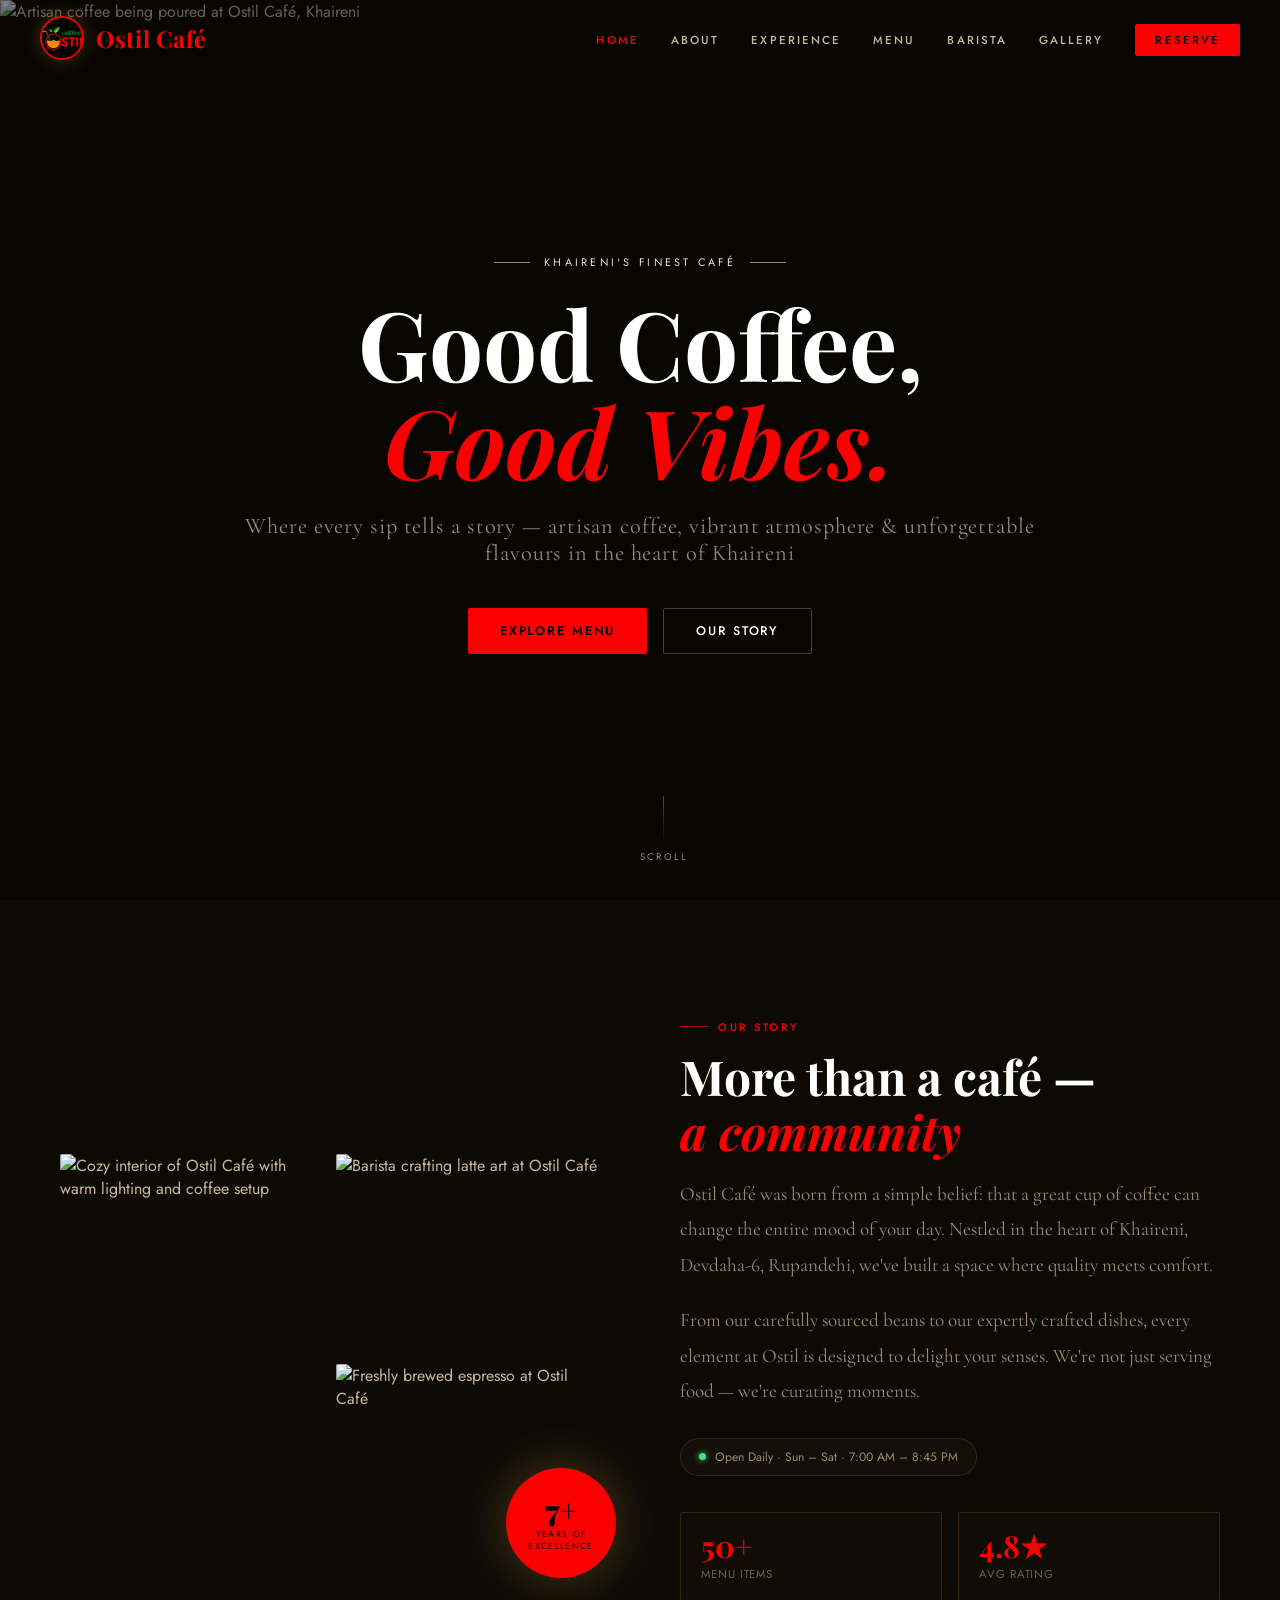
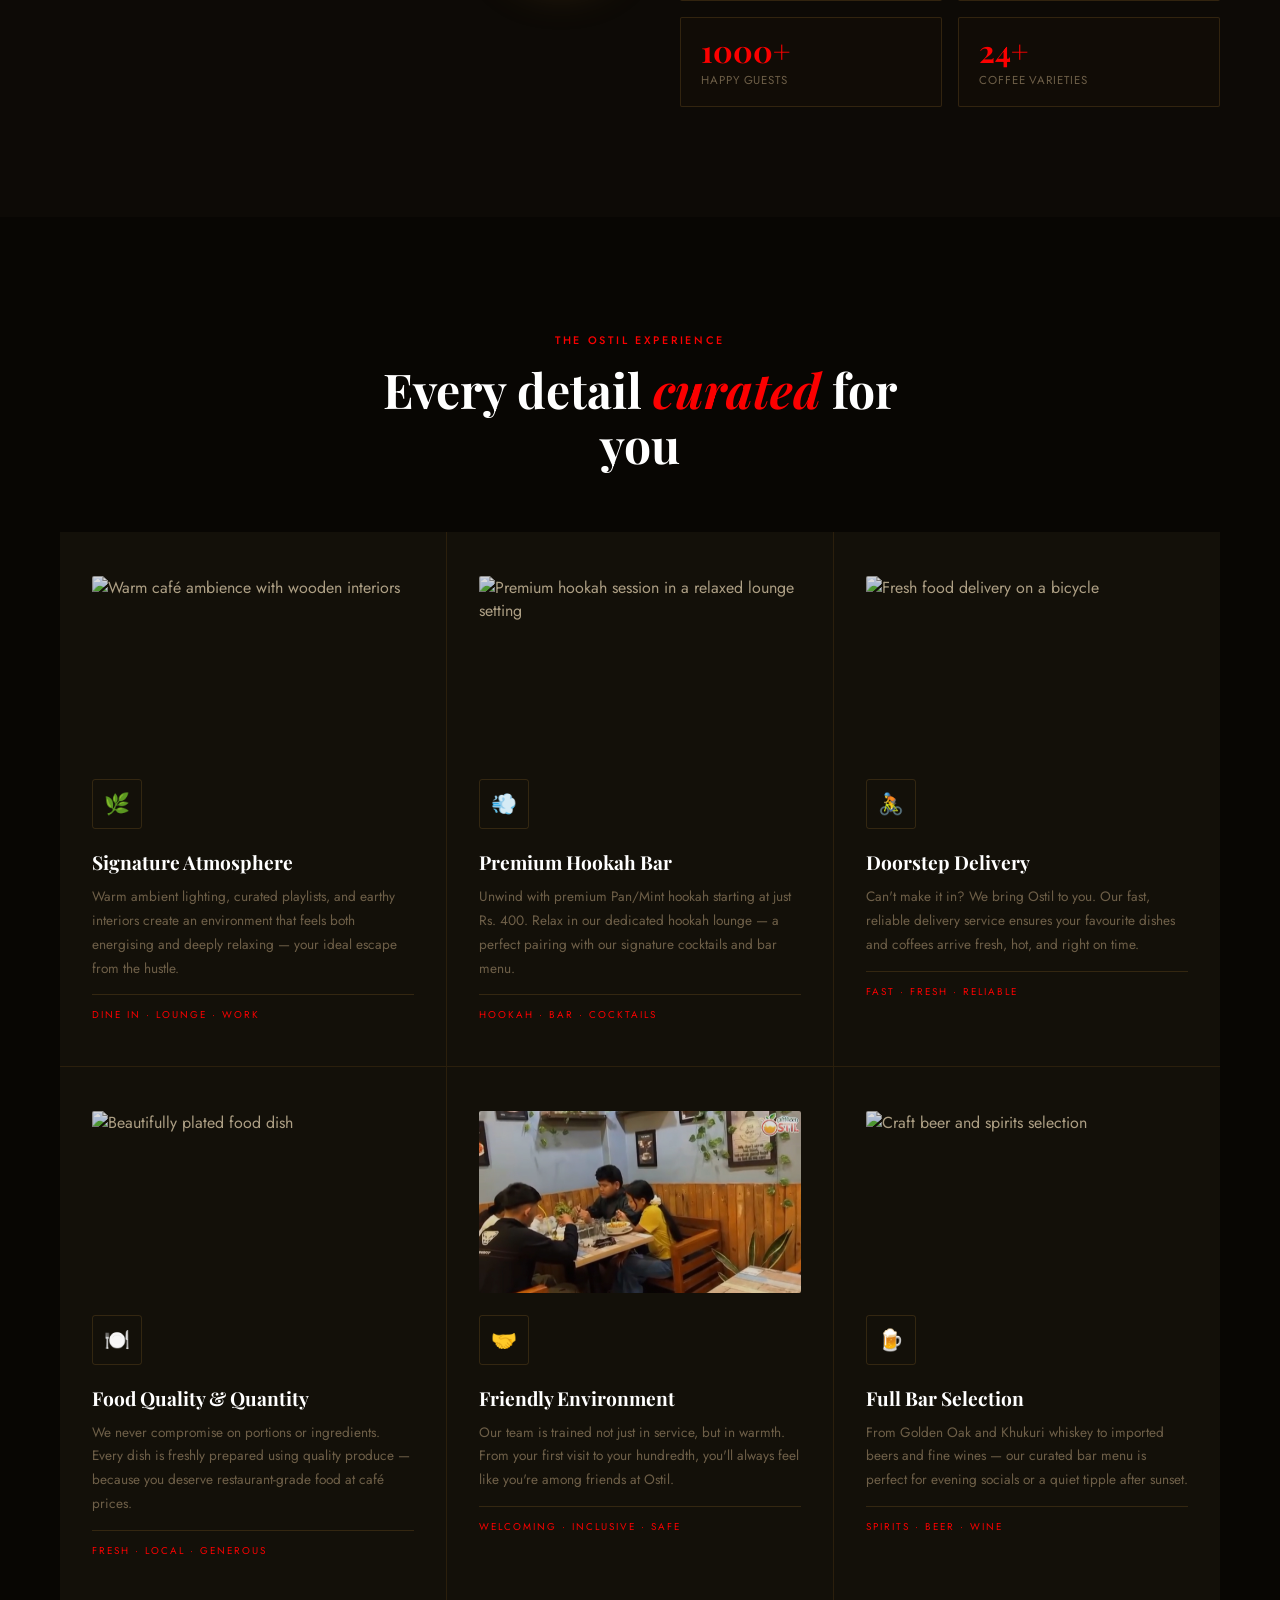
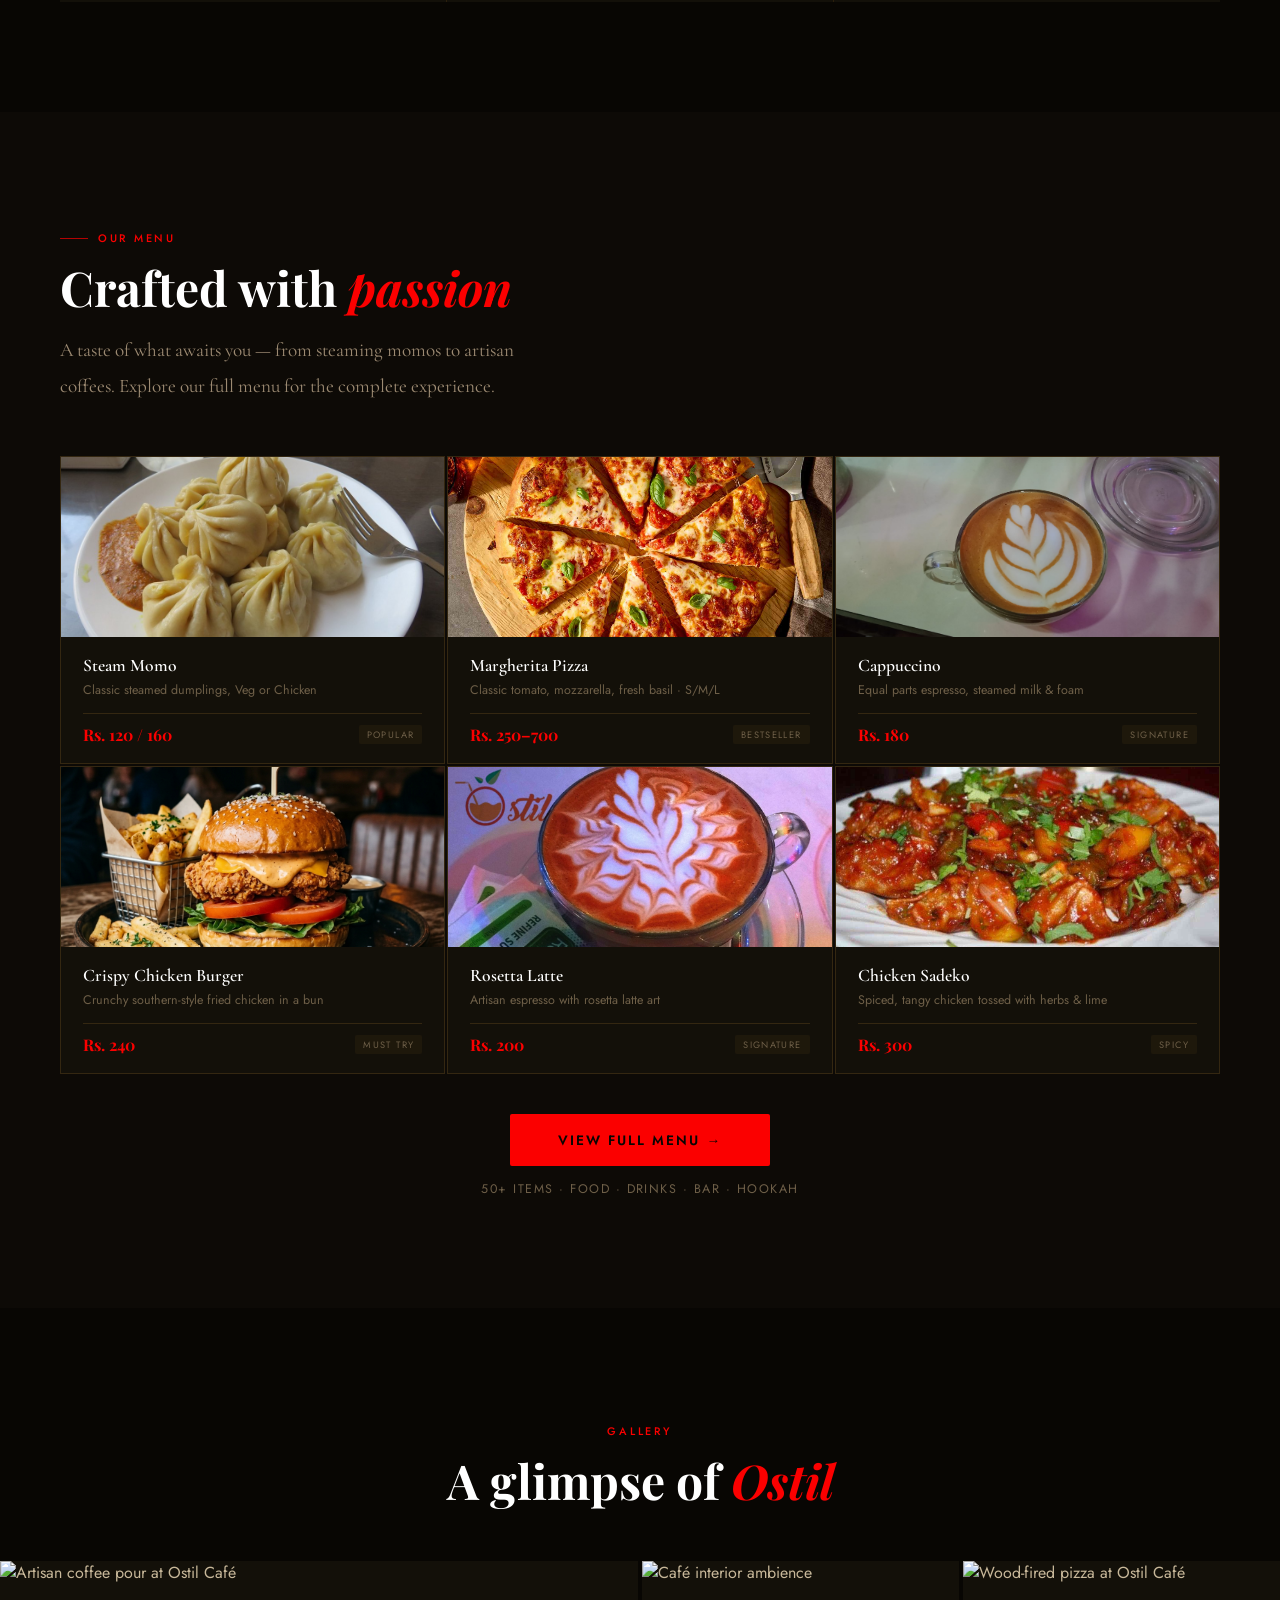
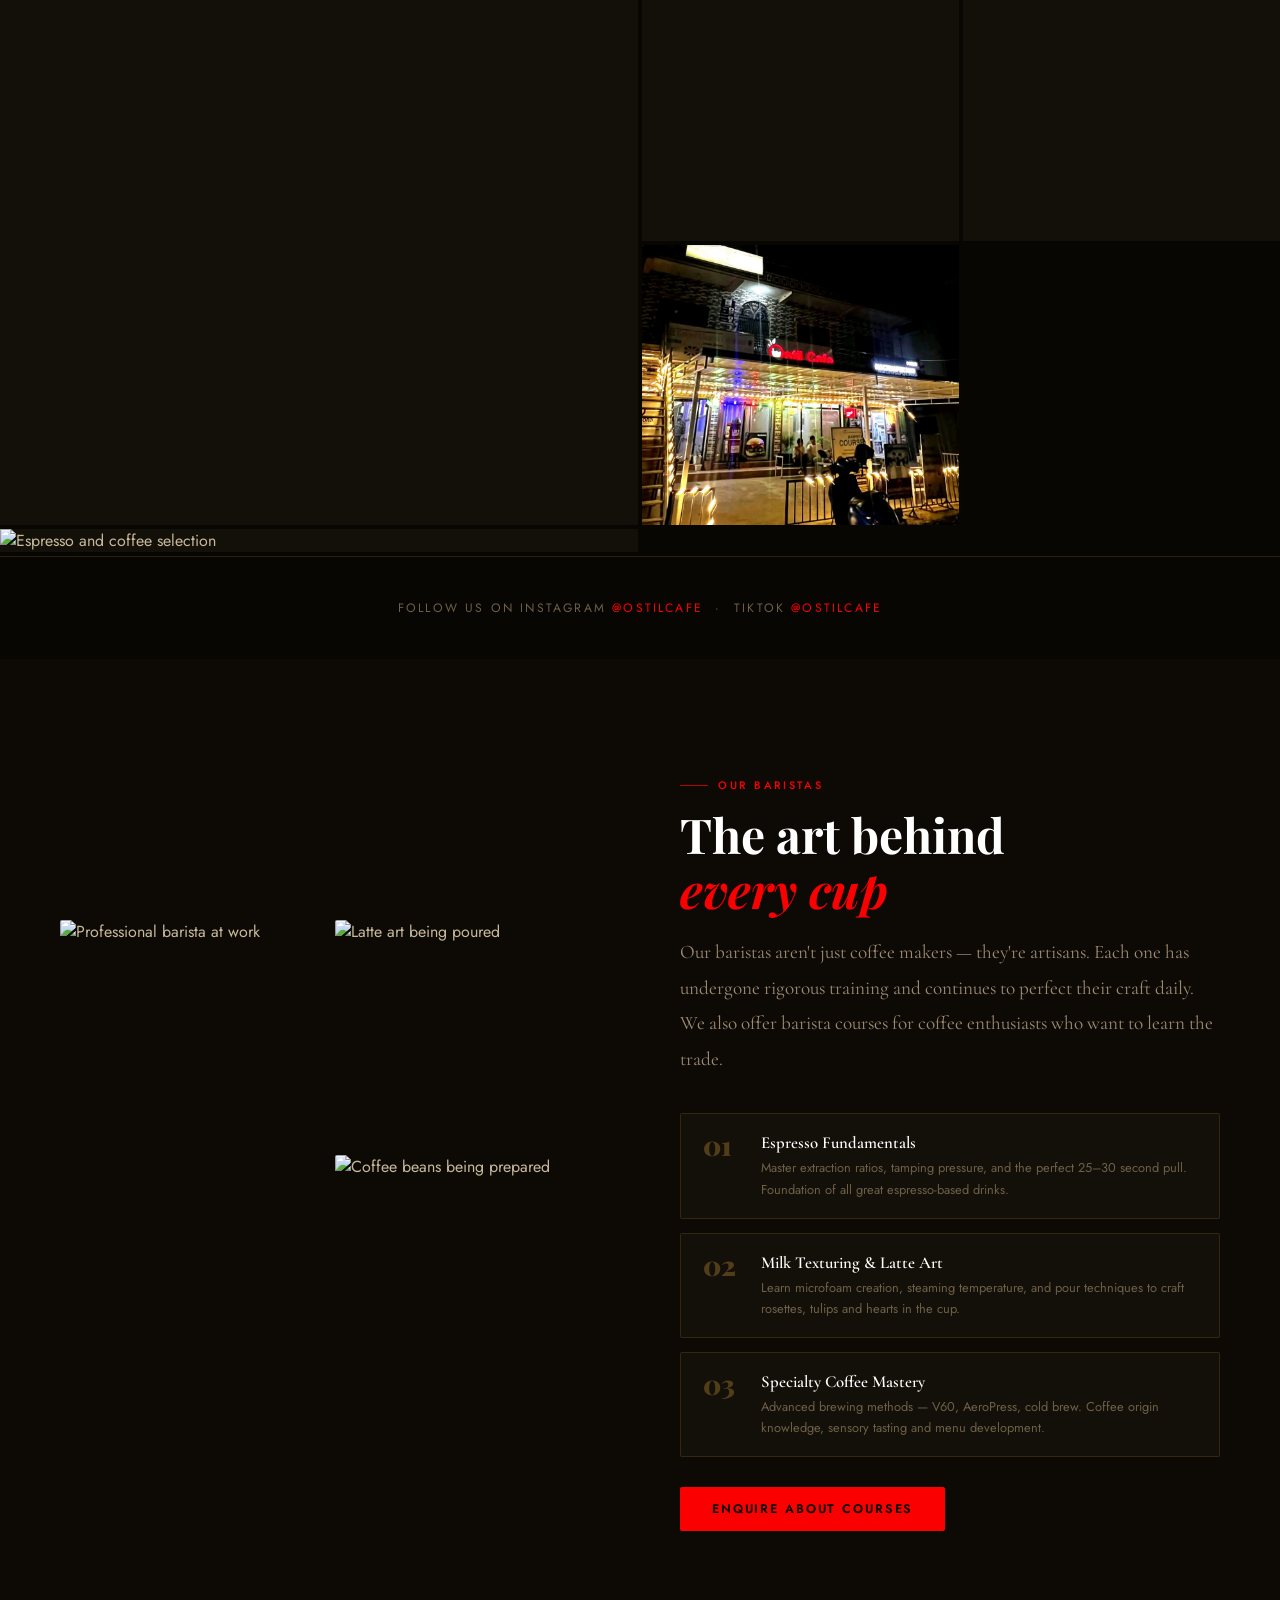
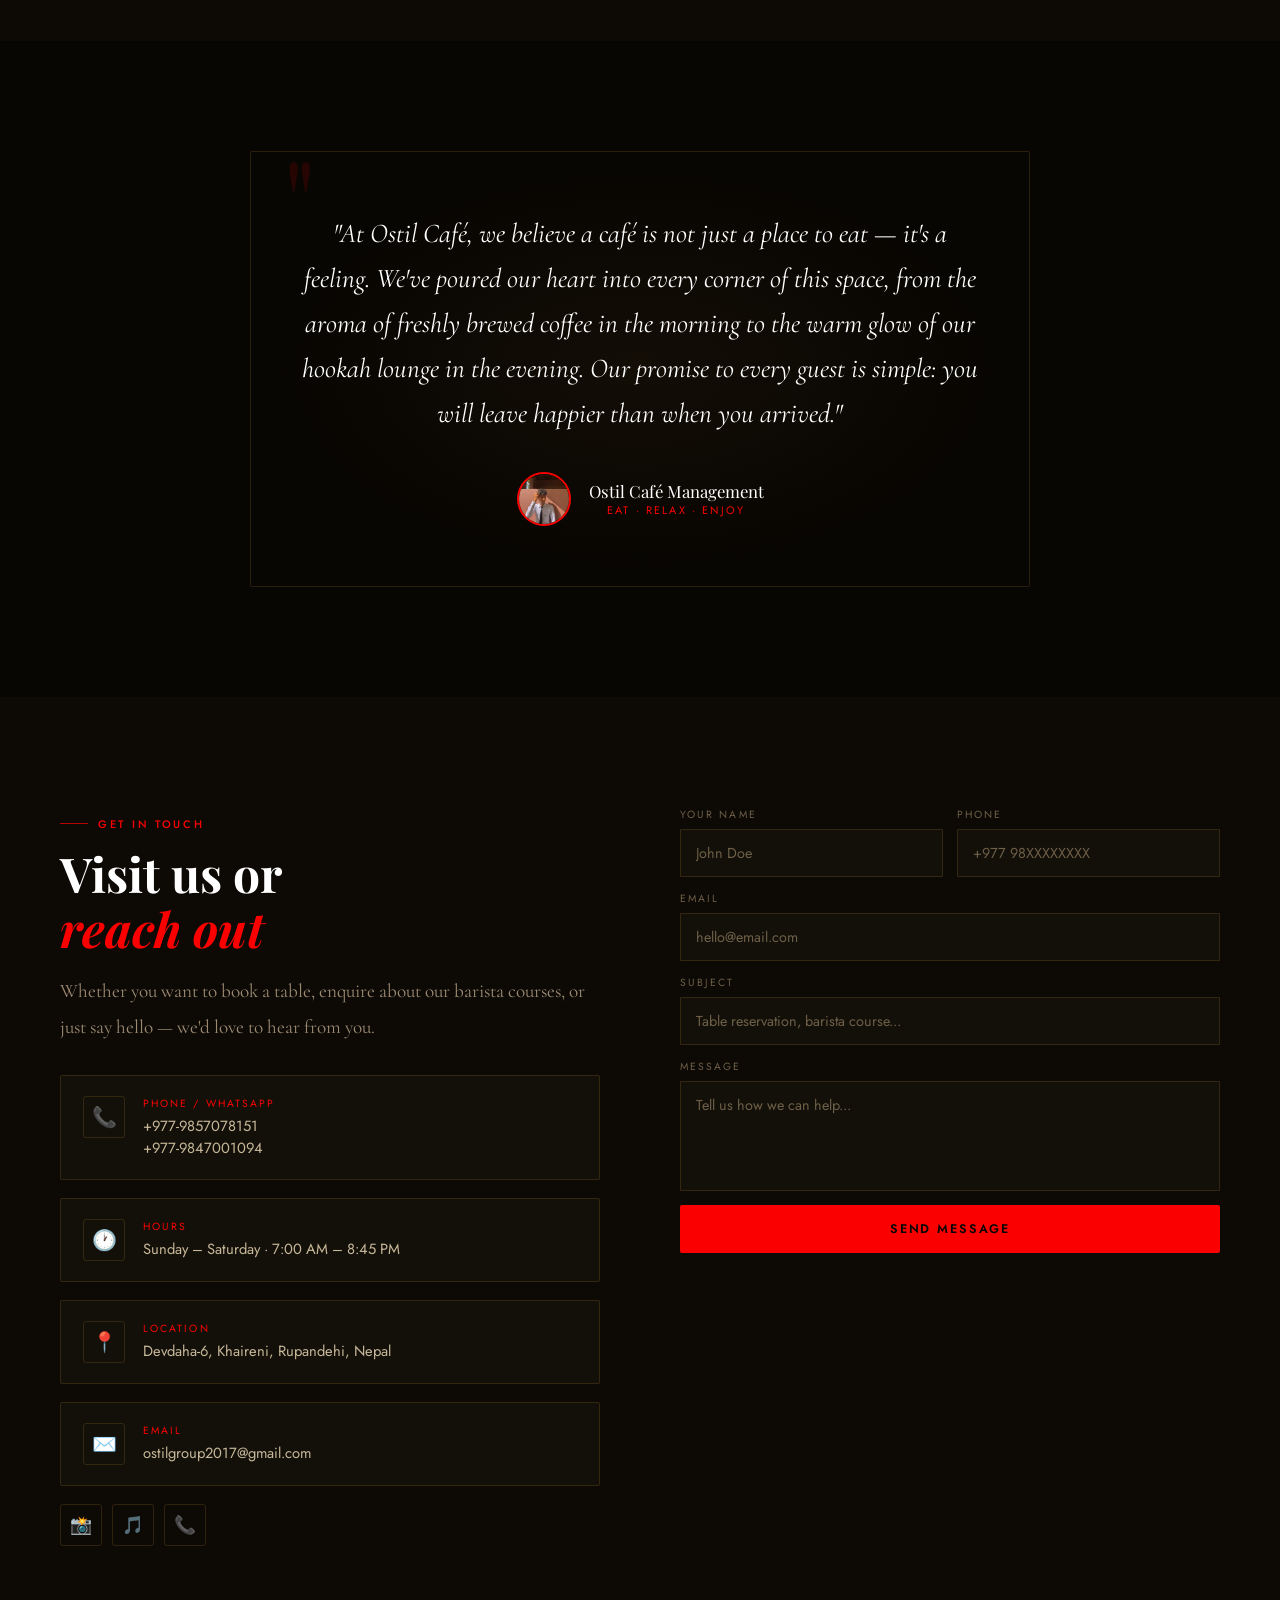
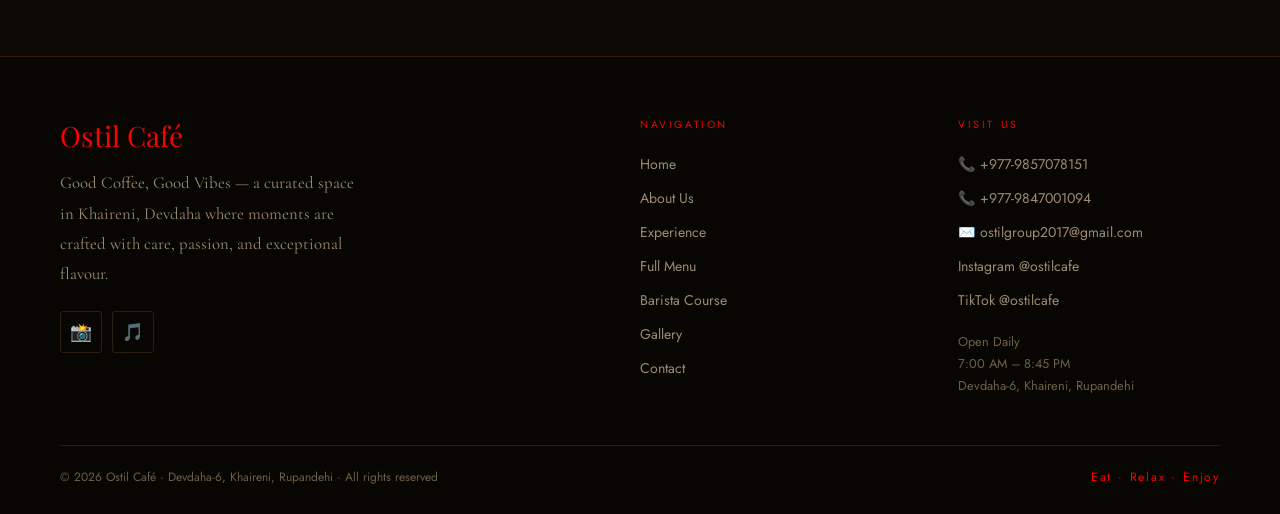
==== index.html @ cfa432e1 "backend work" ====
<!DOCTYPE html>
<html lang="en">
<head>
  <meta charset="UTF-8">
  <meta name="viewport" content="width=device-width, initial-scale=1.0">
  <meta name="description" content="Ostil Café — Khaireni's finest café offering artisan coffee, premium hookah, wood-fired pizza, momos, full bar, and doorstep delivery. Open daily 7 AM – 8:45 PM.">
  <meta name="keywords" content="Ostil Café, Khaireni café, coffee shop Nepal, hookah bar, pizza, momo, café delivery, barista course Nepal, Devdaha, Rupandehi">
  <meta name="author" content="Ostil Café">
  <meta name="robots" content="index, follow">
  <meta property="og:title" content="Ostil Café — Good Coffee, Good Vibes">
  <meta property="og:description" content="Khaireni's finest café — artisan coffee, premium hookah, wood-fired pizza, momos & full bar. Open daily 7 AM – 8:45 PM.">
  <meta property="og:type" content="restaurant">
  <meta property="og:url" content="https://ostilcafe.com">
  <meta property="og:image" content="https://images.unsplash.com/photo-1501339847302-ac426a4a7cbb?w=1200&q=80">
  <meta name="twitter:card" content="summary_large_image">
  <meta name="twitter:title" content="Ostil Café — Good Coffee, Good Vibes">
  <meta name="twitter:description" content="Khaireni's finest café — artisan coffee, premium hookah & wood-fired pizza.">
  <link rel="canonical" href="https://ostilcafe.com">
  <title>Ostil Café — Good Coffee, Good Vibes | Khaireni</title>

  <!-- Google Fonts -->
  <link rel="preconnect" href="https://fonts.googleapis.com">
  <link rel="preconnect" href="https://fonts.gstatic.com" crossorigin>
  <link href="https://fonts.googleapis.com/css2?family=Playfair+Display:ital,wght@0,400;0,700;0,900;1,400;1,700&family=Jost:wght@300;400;500;600&family=Cormorant+Garamond:ital,wght@0,300;0,400;0,600;1,300;1,400&display=swap" rel="stylesheet">

  <!-- CSS Section Files -->
  <link rel="stylesheet" href="css/base.css">
  <link rel="stylesheet" href="css/nav.css">
  <link rel="stylesheet" href="css/hero.css">
  <link rel="stylesheet" href="css/about.css">
  <link rel="stylesheet" href="css/features.css">
  <link rel="stylesheet" href="css/menu.css">
  <link rel="stylesheet" href="css/gallery.css">
  <link rel="stylesheet" href="css/barista.css">
  <link rel="stylesheet" href="css/quote.css">
  <link rel="stylesheet" href="css/contact.css">
  <link rel="stylesheet" href="css/footer.css">
  <link rel="stylesheet" href="css/responsive.css">

  <!-- Structured Data -->
  <script type="application/ld+json">
  {
    "@context": "https://schema.org",
    "@type": "CafeOrCoffeeShop",
    "name": "Ostil Café",
    "description": "Khaireni's finest café offering artisan coffee, premium hookah, wood-fired pizza, momos, and full bar.",
    "url": "https://ostilcafe.com",
    "telephone": "+977-9857078151",
    "address": {
      "@type": "PostalAddress",
      "streetAddress": "Devdaha-6, Khaireni",
      "addressLocality": "Rupandehi",
      "addressCountry": "NP"
    },
    "openingHours": "Mo-Su 07:00-20:45",
    "servesCuisine": ["Coffee", "Nepali", "Indo-Chinese", "Pizza", "Burgers"],
    "priceRange": "Rs. 30 – Rs. 3200",
    "aggregateRating": {
      "@type": "AggregateRating",
      "ratingValue": "4.8",
      "bestRating": "5",
      "reviewCount": "1000"
    },
    "sameAs": ["https://instagram.com/ostilcafe"]
  }
  </script>
</head>
<body>

<!-- ═══════════════════════════════════════════════════════
     NAVIGATION
     ═══════════════════════════════════════════════════════ -->
<nav id="navbar" role="navigation" aria-label="Main navigation">
  <a href="#home" class="nav-logo" aria-label="Ostil Café Home">
    <img src="images/ostil logo.jpeg" alt="Ostil Café Logo" class="nav-logo-img">
    <span class="nav-logo-text">Ostil <span style="color: var(--gold);">Café</span></span>
  </a>
  <ul class="nav-links" id="navLinks" role="menubar">
    <li role="none"><a href="#home" role="menuitem">Home</a></li>
    <li role="none"><a href="#about" role="menuitem">About</a></li>
    <li role="none"><a href="#features" role="menuitem">Experience</a></li>
    <li role="none"><a href="menu.html" role="menuitem">Menu</a></li>
    <li role="none"><a href="#barista" role="menuitem">Barista</a></li>
    <li role="none"><a href="#gallery" role="menuitem">Gallery</a></li>
    <li role="none"><a href="#contact" class="nav-reserve" role="menuitem">Reserve</a></li>
  </ul>
  <button class="hamburger" id="hamburger" aria-label="Open menu" aria-expanded="false" aria-controls="mobileMenu">
    <span></span><span></span><span></span>
  </button>
</nav>

<!-- MOBILE MENU -->
<div class="mobile-menu" id="mobileMenu" role="dialog" aria-modal="true" aria-label="Mobile navigation">
  <button class="mobile-menu-close" id="menuClose" aria-label="Close menu">✕</button>
  <a href="#home" class="mob-link">Home</a>
  <a href="#about" class="mob-link">About</a>
  <a href="#features" class="mob-link">Experience</a>
  <a href="menu.html" class="mob-link">Menu</a>
  <a href="#barista" class="mob-link">Barista</a>
  <a href="#gallery" class="mob-link">Gallery</a>
  <a href="#contact" class="mob-link" style="color:var(--gold)">Reserve a Table</a>
</div>

<!-- ═══════════════════════════════════════════════════════
     HERO
     ═══════════════════════════════════════════════════════ -->
<section id="home" aria-label="Hero">
  <img
    src="https://images.unsplash.com/photo-1495474472287-4d71bcdd2085?w=1600&q=85"
    alt="Artisan coffee being poured at Ostil Café, Khaireni"
    class="hero-image"
    fetchpriority="high"
    loading="eager"
  >
  <div class="hero-overlay" aria-hidden="true"></div>
  <!-- Floating Particles -->
  <div class="hero-particles" aria-hidden="true">
    <div class="hero-particle"></div>
    <div class="hero-particle"></div>
    <div class="hero-particle"></div>
    <div class="hero-particle"></div>
    <div class="hero-particle"></div>
    <div class="hero-particle"></div>
  </div>
  <div class="hero-content">
    <div class="hero-eyebrow">Khaireni's Finest Café</div>
    <h1 class="hero-title">
      Good Coffee,<br>
      <em>Good Vibes.</em>
    </h1>
    <p class="hero-sub">Where every sip tells a story — artisan coffee, vibrant atmosphere &amp; unforgettable flavours in the heart of Khaireni</p>
    <div class="hero-btns">
      <a href="menu.html" class="btn-primary">Explore Menu</a>
      <a href="#about" class="btn-outline">Our Story</a>
    </div>
  </div>
  <div class="hero-badge" aria-hidden="true">
    <div class="hero-badge-line"></div>
    <span class="hero-badge-text">Scroll</span>
  </div>
</section>

<!-- ═══════════════════════════════════════════════════════
     ABOUT
     ═══════════════════════════════════════════════════════ -->
<section id="about" aria-labelledby="about-title">
  <div class="container">
    <div class="about-grid">
      <div class="about-images reveal-left">
        <div class="about-img-main">
          <img
            src="images/main counter.jpg"
            alt="Cozy interior of Ostil Café with warm lighting and coffee setup"
            loading="lazy"
          >
        </div>
        <div class="about-img-sm">
          <img
            src="images/clean dining area.jpg"
            alt="Barista crafting latte art at Ostil Café"
            loading="lazy"
          >
        </div>
        <div class="about-img-sm">
          <img
            src="images/sofa area.jpg"
            alt="Freshly brewed espresso at Ostil Café"
            loading="lazy"
          >
        </div>
        <div class="about-badge" aria-label="7 plus years of excellence">
          <strong>7+</strong>
          <small>Years of<br>Excellence</small>
        </div>
      </div>
      <div class="reveal-right">
        <div class="section-tag">Our Story</div>
        <h2 class="section-title" id="about-title">More than a café —<br><em>a community</em></h2>
        <p class="section-body" style="margin-bottom:20px">Ostil Café was born from a simple belief: that a great cup of coffee can change the entire mood of your day. Nestled in the heart of Khaireni, Devdaha-6, Rupandehi, we've built a space where quality meets comfort.</p>
        <p class="section-body">From our carefully sourced beans to our expertly crafted dishes, every element at Ostil is designed to delight your senses. We're not just serving food — we're curating moments.</p>
        <div class="hours-pill">
          <div class="dot-live" aria-hidden="true"></div>
          <span>Open Daily · Sun – Sat · 7:00 AM – 8:45 PM</span>
        </div>
        <div class="about-stats">
          <div class="stat"><div class="stat-num">50+</div><div class="stat-lbl">Menu Items</div></div>
          <div class="stat"><div class="stat-num">4.8★</div><div class="stat-lbl">Avg Rating</div></div>
          <div class="stat"><div class="stat-num">1000+</div><div class="stat-lbl">Happy Guests</div></div>
          <div class="stat"><div class="stat-num">24+</div><div class="stat-lbl">Coffee Varieties</div></div>
        </div>
      </div>
    </div>
  </div>
</section>

<!-- ═══════════════════════════════════════════════════════
     EXPERIENCE
     ═══════════════════════════════════════════════════════ -->
<section id="features" aria-labelledby="features-title">
  <div class="container">
    <div class="features-head reveal">
      <div class="section-tag">The Ostil Experience</div>
      <h2 class="section-title" id="features-title">Every detail <em>curated</em> for you</h2>
    </div>
    <div class="features-grid reveal">

      <article class="feat">
        <img src="images/clean dining area.jpg" alt="Warm café ambience with wooden interiors" class="feat-img" loading="lazy">
        <div class="feat-icon-wrap" aria-hidden="true">🌿</div>
        <h3 class="feat-title">Signature Atmosphere</h3>
        <p class="feat-text">Warm ambient lighting, curated playlists, and earthy interiors create an environment that feels both energising and deeply relaxing — your ideal escape from the hustle.</p>
        <span class="feat-tag">Dine In · Lounge · Work</span>
      </article>

      <article class="feat">
        <img src="images/bar section.jpg" alt="Premium hookah session in a relaxed lounge setting" class="feat-img" loading="lazy">
        <div class="feat-icon-wrap" aria-hidden="true">💨</div>
        <h3 class="feat-title">Premium Hookah Bar</h3>
        <p class="feat-text">Unwind with premium Pan/Mint hookah starting at just Rs. 400. Relax in our dedicated hookah lounge — a perfect pairing with our signature cocktails and bar menu.</p>
        <span class="feat-tag">Hookah · Bar · Cocktails</span>
      </article>

      <article class="feat">
        <img src="https://images.unsplash.com/photo-1526367790999-0150786686a2?w=600&q=75" alt="Fresh food delivery on a bicycle" class="feat-img" loading="lazy">
        <div class="feat-icon-wrap" aria-hidden="true">🚴</div>
        <h3 class="feat-title">Doorstep Delivery</h3>
        <p class="feat-text">Can't make it in? We bring Ostil to you. Our fast, reliable delivery service ensures your favourite dishes and coffees arrive fresh, hot, and right on time.</p>
        <span class="feat-tag">Fast · Fresh · Reliable</span>
      </article>

      <article class="feat">
        <img src="https://images.unsplash.com/photo-1565299624946-b28f40a0ae38?w=600&q=75" alt="Beautifully plated food dish" class="feat-img" loading="lazy">
        <div class="feat-icon-wrap" aria-hidden="true">🍽️</div>
        <h3 class="feat-title">Food Quality & Quantity</h3>
        <p class="feat-text">We never compromise on portions or ingredients. Every dish is freshly prepared using quality produce — because you deserve restaurant-grade food at café prices.</p>
        <span class="feat-tag">Fresh · Local · Generous</span>
      </article>

      <article class="feat">
        <img src="images/friendly environment.jpg" alt="Friendly café staff welcoming guests" class="feat-img" loading="lazy">
        <div class="feat-icon-wrap" aria-hidden="true">🤝</div>
        <h3 class="feat-title">Friendly Environment</h3>
        <p class="feat-text">Our team is trained not just in service, but in warmth. From your first visit to your hundredth, you'll always feel like you're among friends at Ostil.</p>
        <span class="feat-tag">Welcoming · Inclusive · Safe</span>
      </article>

      <article class="feat">
        <img src="https://images.unsplash.com/photo-1530122037265-a5f1f91d3b99?w=600&q=75" alt="Craft beer and spirits selection" class="feat-img" loading="lazy">
        <div class="feat-icon-wrap" aria-hidden="true">🍺</div>
        <h3 class="feat-title">Full Bar Selection</h3>
        <p class="feat-text">From Golden Oak and Khukuri whiskey to imported beers and fine wines — our curated bar menu is perfect for evening socials or a quiet tipple after sunset.</p>
        <span class="feat-tag">Spirits · Beer · Wine</span>
      </article>

    </div>
  </div>
</section>

<!-- ═══════════════════════════════════════════════════════
     MENU PREVIEW (Teaser — links to full menu.html)
     ═══════════════════════════════════════════════════════ -->
<section id="menu" aria-labelledby="menu-title">
  <div class="container">
    <div class="menu-head reveal">
      <div>
        <div class="section-tag">Our Menu</div>
        <h2 class="section-title" id="menu-title">Crafted with <em>passion</em></h2>
        <p class="section-body" style="max-width:500px">A taste of what awaits you — from steaming momos to artisan coffees. Explore our full menu for the complete experience.</p>
      </div>
    </div>

    <!-- Preview Cards — 6 highlights with images -->
    <div class="menu-items reveal" style="margin-bottom:20px">

      <div class="menu-item">
        <img src="images/momo.png" alt="Steamed Momo dumplings" class="menu-item-img" loading="lazy">
        <div class="menu-item-body">
          <div class="menu-item-name">Steam Momo</div>
          <div class="menu-item-desc">Classic steamed dumplings, Veg or Chicken</div>
          <div class="menu-item-footer">
            <div class="menu-item-price">Rs. 120 / 160</div>
            <span class="menu-item-tag">Popular</span>
          </div>
        </div>
      </div>

      <div class="menu-item">
        <img src="images/pizza.png" alt="Wood-fired Margherita Pizza" class="menu-item-img" loading="lazy">
        <div class="menu-item-body">
          <div class="menu-item-name">Margherita Pizza</div>
          <div class="menu-item-desc">Classic tomato, mozzarella, fresh basil · S/M/L</div>
          <div class="menu-item-footer">
            <div class="menu-item-price">Rs. 250–700</div>
            <span class="menu-item-tag">Bestseller</span>
          </div>
        </div>
      </div>

      <div class="menu-item">
        <img src="images/Cappuccino.jpg" alt="Cappuccino with latte art" class="menu-item-img" loading="lazy">
        <div class="menu-item-body">
          <div class="menu-item-name">Cappuccino</div>
          <div class="menu-item-desc">Equal parts espresso, steamed milk & foam</div>
          <div class="menu-item-footer">
            <div class="menu-item-price">Rs. 180</div>
            <span class="menu-item-tag">Signature</span>
          </div>
        </div>
      </div>

      <div class="menu-item">
        <img src="images/burger.png" alt="Crispy chicken burger" class="menu-item-img" loading="lazy">
        <div class="menu-item-body">
          <div class="menu-item-name">Crispy Chicken Burger</div>
          <div class="menu-item-desc">Crunchy southern-style fried chicken in a bun</div>
          <div class="menu-item-footer">
            <div class="menu-item-price">Rs. 240</div>
            <span class="menu-item-tag">Must Try</span>
          </div>
        </div>
      </div>

      <div class="menu-item">
        <img src="images/rosetta latte.jpg" alt="Rosetta Latte Art Coffee" class="menu-item-img" loading="lazy">
        <div class="menu-item-body">
          <div class="menu-item-name">Rosetta Latte</div>
          <div class="menu-item-desc">Artisan espresso with rosetta latte art</div>
          <div class="menu-item-footer">
            <div class="menu-item-price">Rs. 200</div>
            <span class="menu-item-tag">Signature</span>
          </div>
        </div>
      </div>

      <div class="menu-item">
        <img src="images/chicken sadeko.jpg" alt="Chicken Sadeko" class="menu-item-img" loading="lazy">
        <div class="menu-item-body">
          <div class="menu-item-name">Chicken Sadeko</div>
          <div class="menu-item-desc">Spiced, tangy chicken tossed with herbs & lime</div>
          <div class="menu-item-footer">
            <div class="menu-item-price">Rs. 300</div>
            <span class="menu-item-tag">Spicy</span>
          </div>
        </div>
      </div>

    </div>

    <div style="text-align:center;padding-top:20px" class="reveal">
      <a href="menu.html" class="btn-primary" style="font-size:.85rem;padding:16px 48px">
        View Full Menu →
      </a>
      <p style="margin-top:14px;font-size:.78rem;color:var(--muted);letter-spacing:.12em">50+ ITEMS · FOOD · DRINKS · BAR · HOOKAH</p>
    </div>
  </div>
</section>

<!-- ═══════════════════════════════════════════════════════
     GALLERY
     ═══════════════════════════════════════════════════════ -->
<section id="gallery" aria-labelledby="gallery-title">
  <div class="container">
    <div class="gallery-head reveal">
      <div class="section-tag">Gallery</div>
      <h2 class="section-title" id="gallery-title">A glimpse of <em>Ostil</em></h2>
    </div>
  </div>
  <div class="gallery-grid reveal">
    <div class="gallery-cell">
      <img src="https://images.unsplash.com/photo-1495474472287-4d71bcdd2085?w=800&q=80" alt="Artisan coffee pour at Ostil Café" loading="lazy">
      <div class="gallery-caption">The Perfect Pour</div>
    </div>
    <div class="gallery-cell">
      <img src="https://images.unsplash.com/1photo-1554118811-1e0d58224f24?w=500&q=75" alt="Café interior ambience" loading="lazy">
      <div class="gallery-caption">Our Ambience</div>
    </div>
    <div class="gallery-cell">
      <img src="https://images.unsplash.com/photo-1565299624946-b28f40a0ae38?w=500&q=75" alt="Wood-fired pizza at Ostil Café" loading="lazy">
      <div class="gallery-caption">Wood-Fired Pizza</div>
    </div>
    <div class="gallery-cell">
      <img src="images/cafe_showcase.jpeg" alt="Our Cafe" loading="lazy">
      <div class="gallery-caption">Cafe Showcase</div>
    </div>
    <div class="gallery-cell">
      <img src="https://images.unsplash.com/photo-1509042239860-f550ce710b93?w=800&q=80" alt="Espresso and coffee selection" loading="lazy">
      <div class="gallery-caption">Signature Coffees</div>
    </div>
  </div>
  <div class="gallery-footer">
    Follow us on Instagram <a href="https://instagram.com/ostilcafe" target="_blank" rel="noopener noreferrer">@ostilcafe</a> &nbsp;·&nbsp; TikTok <a href="https://tiktok.com/@ostilcafe" target="_blank" rel="noopener noreferrer">@ostilcafe</a>
  </div>
</section>

<!-- ═══════════════════════════════════════════════════════
     BARISTA
     ═══════════════════════════════════════════════════════ -->
<section id="barista" aria-labelledby="barista-title">
  <div class="container">
    <div class="barista-grid">
      <div class="barista-photos reveal-left">
        <div class="barista-photo">
          <img src="https://images.unsplash.com/photo-1511081692775-05d0f180a065?w=700&q=80" alt="Professional barista at work" loading="lazy">
        </div>
        <div class="barista-photo">
          <img src="https://images.unsplash.com/photo-1442512595331-e89e73853f31?w=500&q=75" alt="Latte art being poured" loading="lazy">
        </div>
        <div class="barista-photo">
          <img src="https://images.unsplash.com/photo-1447933601403-0c6688de566e?w=500&q=75" alt="Coffee beans being prepared" loading="lazy">
        </div>
      </div>
      <div class="reveal-right">
        <div class="section-tag">Our Baristas</div>
        <h2 class="section-title" id="barista-title">The art behind<br><em>every cup</em></h2>
        <p class="section-body" style="margin-bottom:30px">Our baristas aren't just coffee makers — they're artisans. Each one has undergone rigorous training and continues to perfect their craft daily. We also offer barista courses for coffee enthusiasts who want to learn the trade.</p>
        <div class="course-list">
          <div class="course">
            <div class="course-num">01</div>
            <div>
              <div class="course-title">Espresso Fundamentals</div>
              <div class="course-desc">Master extraction ratios, tamping pressure, and the perfect 25–30 second pull. Foundation of all great espresso-based drinks.</div>
            </div>
          </div>
          <div class="course">
            <div class="course-num">02</div>
            <div>
              <div class="course-title">Milk Texturing &amp; Latte Art</div>
              <div class="course-desc">Learn microfoam creation, steaming temperature, and pour techniques to craft rosettes, tulips and hearts in the cup.</div>
            </div>
          </div>
          <div class="course">
            <div class="course-num">03</div>
            <div>
              <div class="course-title">Specialty Coffee Mastery</div>
              <div class="course-desc">Advanced brewing methods — V60, AeroPress, cold brew. Coffee origin knowledge, sensory tasting and menu development.</div>
            </div>
          </div>
        </div>
        <a href="#contact" class="btn-primary" style="margin-top:30px">Enquire About Courses</a>
      </div>
    </div>
  </div>
</section>

<!-- ═══════════════════════════════════════════════════════
     QUOTE
     ═══════════════════════════════════════════════════════ -->
<section id="quote" aria-label="Manager's message">
  <div class="container">
    <div class="quote-inner reveal">
      <div class="big-quote" aria-hidden="true">"</div>
      <blockquote class="quote-text">
        "At Ostil Café, we believe a café is not just a place to eat — it's a feeling. We've poured our heart into every corner of this space, from the aroma of freshly brewed coffee in the morning to the warm glow of our hookah lounge in the evening. Our promise to every guest is simple: you will leave happier than when you arrived."
      </blockquote>
      <div class="quote-author">
        <div class="quote-avatar">
          <img src="images/ostil_manager.jpg" alt="Ostil Café Manager" loading="lazy">
        </div>
        <div>
          <div class="quote-name">Ostil Café Management</div>
          <div class="quote-role">Eat · Relax · Enjoy</div>
        </div>
      </div>
    </div>
  </div>
</section>

<!-- ═══════════════════════════════════════════════════════
     CONTACT
     ═══════════════════════════════════════════════════════ -->
<section id="contact" aria-labelledby="contact-title">
  <div class="container">
    <div class="contact-grid">
      <div class="reveal-left">
        <div class="section-tag">Get in Touch</div>
        <h2 class="section-title" id="contact-title">Visit us or<br><em>reach out</em></h2>
        <p class="section-body" style="margin-bottom:30px">Whether you want to book a table, enquire about our barista courses, or just say hello — we'd love to hear from you.</p>
        <div class="contact-items">
          <div class="ci">
            <div class="ci-icon" aria-hidden="true">📞</div>
            <div>
              <div class="ci-title">Phone / WhatsApp</div>
              <div class="ci-text"><a href="tel:+9779857078151" style="color:inherit">+977-9857078151</a></div>
              <div class="ci-text"><a href="tel:+9779847001094" style="color:inherit">+977-9847001094</a></div>
            </div>
          </div>
          <div class="ci">
            <div class="ci-icon" aria-hidden="true">🕐</div>
            <div>
              <div class="ci-title">Hours</div>
              <div class="ci-text">Sunday – Saturday · 7:00 AM – 8:45 PM</div>
            </div>
          </div>
          <div class="ci">
            <div class="ci-icon" aria-hidden="true">📍</div>
            <div>
              <div class="ci-title">Location</div>
              <div class="ci-text">Devdaha-6, Khaireni, Rupandehi, Nepal</div>
            </div>
          </div>
          <div class="ci">
            <div class="ci-icon" aria-hidden="true">✉️</div>
            <div>
              <div class="ci-title">Email</div>
              <div class="ci-text"><a href="mailto:ostilgroup2017@gmail.com" style="color:inherit">ostilgroup2017@gmail.com</a></div>
            </div>
          </div>
        </div>
        <div class="social-row">
          <a href="https://instagram.com/ostilcafe" class="soc" target="_blank" rel="noopener noreferrer" aria-label="Instagram">📸</a>
          <a href="https://tiktok.com/@ostilcafe" class="soc" target="_blank" rel="noopener noreferrer" aria-label="TikTok">🎵</a>
          <a href="tel:+9779857078151" class="soc" aria-label="Call">📞</a>
        </div>
      </div>
      <div class="reveal-right">
        <form class="contact-form" id="reservationForm">
          <div class="form-row">
            <div class="fg">
              <label for="name">Your Name</label>
              <input type="text" id="name" name="name" placeholder="John Doe" autocomplete="name" required>
            </div>
            <div class="fg">
              <label for="phone">Phone</label>
              <input type="tel" id="phone" name="phone" placeholder="+977 98XXXXXXXX" autocomplete="tel" required>
            </div>
          </div>
          <div class="fg">
            <label for="email">Email</label>
            <input type="email" id="email" name="email" placeholder="hello@email.com" autocomplete="email" required>
          </div>
          <div class="fg">
            <label for="subject">Subject</label>
            <input type="text" id="subject" name="subject" placeholder="Table reservation, barista course...">
          </div>
          <div class="fg">
            <label for="message">Message</label>
            <textarea id="message" name="message" placeholder="Tell us how we can help..."></textarea>
          </div>
          <button type="submit" class="btn-primary" id="submitBtn" style="width:100%;justify-content:center;padding:15px 32px">
            SEND MESSAGE
          </button>
        </form>
      </div>
    </div>
  </div>
</section>

<!-- ═══════════════════════════════════════════════════════
     FOOTER
     ═══════════════════════════════════════════════════════ -->
<footer role="contentinfo">
  <div class="container">
    <div class="footer-grid">
      <div>
        <div class="footer-brand">Ostil Café</div>
        <p class="footer-about">Good Coffee, Good Vibes — a curated space in Khaireni, Devdaha where moments are crafted with care, passion, and exceptional flavour.</p>
        <div class="social-row" style="margin-top:22px">
          <a href="https://instagram.com/ostilcafe" class="soc" target="_blank" rel="noopener noreferrer" aria-label="Instagram">📸</a>
          <a href="https://tiktok.com/@ostilcafe" class="soc" target="_blank" rel="noopener noreferrer" aria-label="TikTok">🎵</a>
        </div>
      </div>
      <div>
        <div class="footer-col-title">Navigation</div>
        <ul class="footer-links">
          <li><a href="#home">Home</a></li>
          <li><a href="#about">About Us</a></li>
          <li><a href="#features">Experience</a></li>
          <li><a href="menu.html">Full Menu</a></li>
          <li><a href="#barista">Barista Course</a></li>
          <li><a href="#gallery">Gallery</a></li>
          <li><a href="#contact">Contact</a></li>
        </ul>
      </div>
      <div>
        <div class="footer-col-title">Visit Us</div>
        <ul class="footer-links">
          <li><a href="tel:+9779857078151">📞 +977-9857078151</a></li>
          <li><a href="tel:+9779847001094">📞 +977-9847001094</a></li>
          <li><a href="mailto:ostilgroup2017@gmail.com">✉️ ostilgroup2017@gmail.com</a></li>
          <li><a href="https://instagram.com/ostilcafe" target="_blank" rel="noopener noreferrer">Instagram @ostilcafe</a></li>
          <li><a href="https://tiktok.com/@ostilcafe" target="_blank" rel="noopener noreferrer">TikTok @ostilcafe</a></li>
        </ul>
        <div style="margin-top:20px;font-size:.8rem;color:var(--muted);line-height:1.7">
          Open Daily<br>7:00 AM – 8:45 PM<br>Devdaha-6, Khaireni, Rupandehi
        </div>
      </div>
    </div>
    <div class="footer-bottom">
      <span>© 2026 Ostil Café · Devdaha-6, Khaireni, Rupandehi · All rights reserved</span>
      <span class="footer-tagline">Eat · Relax · Enjoy</span>
    </div>
  </div>
</footer>

<!-- JavaScript -->
<script src="js/main.js"></script>
<script>
document.getElementById('reservationForm').addEventListener('submit', async function(e) {
    e.preventDefault();

    const submitButton = document.getElementById('submitBtn');
    submitButton.innerText = 'SENDING...';
    submitButton.disabled = true;

    // Convert variables to URL parameters to completely bypass CORS security checks
    const searchParams = new URLSearchParams();
    searchParams.append('name', document.getElementById('name').value);
    searchParams.append('phone', document.getElementById('phone').value);
    searchParams.append('email', document.getElementById('email').value);
    searchParams.append('subject', document.getElementById('subject').value);
    searchParams.append('message', document.getElementById('message').value);

    const makeWebhookUrl = 'https://hook.eu1.make.com/y0yyc0tf276evymvfrasqtvc17b2jbu2';

    try {
        await fetch(makeWebhookUrl, {
            method: 'POST',
            mode: 'no-cors', // Native cross-origin data push
            headers: {
                'Content-Type': 'application/x-www-form-urlencoded' // Change to simple content type
            },
            body: searchParams.toString()
        });

        // Because of no-cors, we assume execution success if no network crash occurred
        alert('Thank you! Your message has been sent successfully.');
        document.getElementById('reservationForm').reset();

    } catch (error) {
        console.error('Submission Error:', error);
        alert('Network connection error. Please try again.');
    } finally {
        submitButton.innerText = 'SEND MESSAGE';
        submitButton.disabled = false;
    }
});
</script>
</body>
</html>
---- css/base.css ----
/* ═══════════════════════════════════════════════════════════════
   OSTIL CAFÉ — BASE STYLES
   Design tokens, reset, typography, scrollbar, utilities
   ═══════════════════════════════════════════════════════════════ */

/* ─── CUSTOM PROPERTIES ─── */
:root {
  --bg: #080603;
  --bg2: #0d0a06;
  --bg3: #131009;
  --bg4: #1a1510;
  --gold: #fb0000;
  --gold2: #c5483a;
  --gold3: #f2e1c1;
  --cream: #ffffff;
  --text: #c8b89a;
  --muted: #6e5f48;
  --muted2: #9c8a72;
  --border: rgba(200,145,58,0.18);
  --border2: rgba(200,145,58,0.35);
  --red: #9b2335;
  --section-gap: 110px;
  --radius: 2px;
  --ease-smooth: cubic-bezier(.16,1,.3,1);
}

/* ─── RESET ─── */
*,*::before,*::after { margin:0; padding:0; box-sizing:border-box }
html { scroll-behavior:smooth; font-size:16px }
body {
  background:var(--bg);
  color:var(--text);
  font-family:'Jost',sans-serif;
  overflow-x:hidden;
  -webkit-font-smoothing:antialiased;
  -moz-osx-font-smoothing:grayscale;
}
img { display:block; max-width:100%; height:auto }
a { text-decoration:none; color:inherit }
button { font-family:'Jost',sans-serif; cursor:pointer }

/* ─── SCROLLBAR ─── */
::-webkit-scrollbar { width:3px }
::-webkit-scrollbar-track { background:var(--bg) }
::-webkit-scrollbar-thumb { background:var(--gold); border-radius:2px }

/* ─── CONTAINER ─── */
.container { max-width:1240px; margin:0 auto; padding:0 40px }

/* ─── SECTION UTILITIES ─── */
.section-tag {
  display:inline-flex; align-items:center; gap:10px;
  font-size:.68rem; letter-spacing:.25em; text-transform:uppercase;
  color:var(--gold); font-weight:500; margin-bottom:14px;
}
.section-tag::before { content:''; width:28px; height:1px; background:var(--gold); opacity:.7 }
.section-title {
  font-family:'Playfair Display',serif;
  font-size:clamp(2rem,4vw,3rem);
  color:var(--cream); line-height:1.15; margin-bottom:18px;
}
.section-title em { font-style:italic; color:var(--gold) }
.section-body {
  font-family:'Cormorant Garamond',serif;
  font-size:1.2rem; color:var(--muted2); line-height:1.85;
}

/* ─── BUTTONS ─── */
.btn-primary {
  display:inline-flex; align-items:center; gap:8px;
  background:var(--gold); color:var(--bg); border:none;
  padding:13px 32px; font-size:.78rem; font-weight:600;
  letter-spacing:.15em; text-transform:uppercase;
  border-radius:var(--radius);
  transition:background .3s,transform .2s,box-shadow .3s; cursor:pointer;
}
.btn-primary:hover {
  background:var(--gold2); transform:translateY(-2px);
  box-shadow:0 12px 40px rgba(200,145,58,.3);
}
.btn-outline {
  display:inline-flex; align-items:center; gap:8px;
  background:transparent; color:var(--cream);
  border:1px solid rgba(245,234,216,.25);
  padding:13px 32px; font-size:.78rem; font-weight:500;
  letter-spacing:.15em; text-transform:uppercase;
  border-radius:var(--radius); transition:all .3s;
}
.btn-outline:hover { border-color:var(--gold); color:var(--gold) }

/* ─── REVEAL ANIMATIONS ─── */
.reveal {
  opacity:0; transform:translateY(36px);
  transition:opacity .9s var(--ease-smooth),transform .9s var(--ease-smooth);
}
.reveal.visible { opacity:1; transform:none }
.reveal-left {
  opacity:0; transform:translateX(-40px);
  transition:opacity .9s var(--ease-smooth),transform .9s var(--ease-smooth);
}
.reveal-left.visible { opacity:1; transform:none }
.reveal-right {
  opacity:0; transform:translateX(40px);
  transition:opacity .9s var(--ease-smooth),transform .9s var(--ease-smooth);
}
.reveal-right.visible { opacity:1; transform:none }

/* ─── DIVIDER ─── */
.ornament-divider {
  text-align:center; padding:10px 0;
  color:var(--gold); font-size:1.2rem;
  opacity:.5; letter-spacing:12px;
}

/* ─── KEYFRAMES ─── */
@keyframes fadeUp {
  from { opacity:0; transform:translateY(28px) }
  to { opacity:1; transform:none }
}
@keyframes blink {
  0%,100% { opacity:1 }
  50% { opacity:.25 }
}
@keyframes float {
  0%,100% { transform:translateY(0) }
  50% { transform:translateY(-8px) }
}
@keyframes shimmer {
  0% { background-position:-200% center }
  100% { background-position:200% center }
}
@keyframes pulse-glow {
  0%,100% { box-shadow:0 0 20px rgba(200,145,58,0.2) }
  50% { box-shadow:0 0 40px rgba(200,145,58,0.4) }
}
---- css/nav.css ----
/* ═══════════════════════════════════════════════════════════════
   OSTIL CAFÉ — NAVIGATION
   ═══════════════════════════════════════════════════════════════ */
nav {
  position:fixed; top:0; width:100%; z-index:1000;
  padding:0 40px; display:flex; align-items:center;
  justify-content:space-between; height:76px;
  transition:all .4s; background:transparent;
}
nav.scrolled {
  background:rgba(8,6,3,.93); backdrop-filter:blur(24px);
  -webkit-backdrop-filter:blur(24px); height:64px;
  border-bottom:1px solid var(--border);
}
.nav-logo { display:flex; align-items:center; gap:12px }
.nav-logo-img {
  width:44px; height:44px; border-radius:50%;
  object-fit:cover; border:2px solid var(--gold);
  box-shadow:0 0 20px rgba(200,145,58,0.3);
  transition:box-shadow .3s, transform .3s;
}
nav:hover .nav-logo-img {
  box-shadow:0 0 30px rgba(200,145,58,0.5);
  transform:scale(1.05);
}
.nav-logo-text {
  font-family:'Playfair Display',serif; font-size:1.45rem;
  font-weight:700; color:var(--gold); letter-spacing:.03em;
}
.nav-logo-text span { color:var(--cream) }
.nav-links { display:flex; gap:32px; list-style:none; align-items:center }
.nav-links a {
  font-size:.72rem; font-weight:500; letter-spacing:.18em;
  text-transform:uppercase; color:var(--text);
  position:relative; padding-bottom:3px; transition:color .3s;
}
.nav-links a::after {
  content:''; position:absolute; bottom:0; left:0;
  width:0; height:1px; background:var(--gold); transition:width .3s;
}
.nav-links a:hover,.nav-links a:focus { color:var(--gold) }
.nav-links a:hover::after { width:100% }
.nav-reserve {
  background:var(--gold)!important; color:var(--bg)!important;
  padding:8px 20px!important; border-radius:var(--radius)!important;
  transition:background .3s!important;
}
.nav-reserve:hover { background:var(--gold2)!important }
.nav-reserve::after { display:none!important }
.hamburger {
  display:none; flex-direction:column; gap:5px;
  background:none; border:none; padding:4px; cursor:pointer;
}
.hamburger span {
  width:22px; height:1.5px; background:var(--cream);
  transition:all .3s; display:block;
}
.hamburger.open span:nth-child(1) { transform:rotate(45deg) translate(5px,5px) }
.hamburger.open span:nth-child(2) { opacity:0 }
.hamburger.open span:nth-child(3) { transform:rotate(-45deg) translate(5px,-5px) }

/* ─── MOBILE MENU ─── */
.mobile-menu {
  position:fixed; top:0; left:0; right:0; bottom:0;
  background:rgba(8,6,3,.98); z-index:999;
  display:flex; flex-direction:column;
  align-items:center; justify-content:center; gap:36px;
  opacity:0; pointer-events:none; transition:opacity .4s;
}
.mobile-menu.open { opacity:1; pointer-events:all }
.mobile-menu a {
  font-family:'Playfair Display',serif;
  font-size:2rem; color:var(--cream); transition:color .3s;
}
.mobile-menu a:hover { color:var(--gold) }
.mobile-menu-close {
  position:absolute; top:24px; right:24px;
  background:none; border:none; color:var(--cream);
  font-size:1.8rem; cursor:pointer; line-height:1;
}
---- css/hero.css ----
/* ═══════════════════════════════════════════════════════════════
   OSTIL CAFÉ — HERO SECTION
   ═══════════════════════════════════════════════════════════════ */
#home {
  height:100vh; min-height:640px; position:relative;
  overflow:hidden; display:flex; align-items:center;
  justify-content:center;
}
.hero-image {
  position:absolute; inset:0; width:100%; height:100%;
  object-fit:cover; object-position:center 30%;
}
.hero-overlay {
  position:absolute; inset:0;
  background:linear-gradient(to bottom,
    rgba(8,6,3,.5) 0%,
    rgba(8,6,3,.6) 50%,
    rgba(8,6,3,.9) 100%);
}
.hero-content {
  position:relative; z-index:2; text-align:center;
  max-width:860px; padding:0 24px;
}
.hero-eyebrow {
  display:inline-flex; align-items:center; gap:14px;
  font-size:.68rem; letter-spacing:.3em; text-transform:uppercase;
  color:var(--gold3); margin-bottom:24px;
  opacity:0; animation:fadeUp .9s .4s forwards;
}
.hero-eyebrow::before,.hero-eyebrow::after {
  content:''; width:36px; height:1px;
  background:currentColor; opacity:.6;
}
.hero-title {
  font-family:'Playfair Display',serif;
  font-size:clamp(3.2rem,7.5vw,6.5rem);
  line-height:1.02; color:var(--cream);
  margin-bottom:6px; opacity:0; animation:fadeUp .9s .6s forwards;
}
.hero-title em { display:block; font-style:italic; color:var(--gold) }
.hero-sub {
  font-family:'Cormorant Garamond',serif;
  font-size:clamp(1.1rem,2.2vw,1.4rem);
  color:rgba(200,184,154,.75); margin:22px 0 42px;
  letter-spacing:.04em; opacity:0; animation:fadeUp .9s .8s forwards;
}
.hero-btns {
  display:flex; gap:16px; justify-content:center;
  flex-wrap:wrap; opacity:0; animation:fadeUp .9s 1s forwards;
}
.hero-badge {
  position:absolute; bottom:36px; left:50%;
  transform:translateX(-50%); display:flex;
  flex-direction:column; align-items:center; gap:6px;
  opacity:0; animation:fadeUp .9s 1.2s forwards; color:var(--muted2);
}
.hero-badge-line {
  width:1px; height:48px;
  background:linear-gradient(var(--gold),transparent);
}
.hero-badge-text {
  font-size:.6rem; letter-spacing:.25em; text-transform:uppercase;
}

/* ─── FLOATING PARTICLES ─── */
.hero-particles {
  position:absolute; inset:0; z-index:1; pointer-events:none; overflow:hidden;
}
.hero-particle {
  position:absolute; width:3px; height:3px;
  background:var(--gold); border-radius:50%; opacity:0;
  animation:particleFloat 8s infinite;
}
.hero-particle:nth-child(1) { left:10%; top:60%; animation-delay:0s }
.hero-particle:nth-child(2) { left:25%; top:70%; animation-delay:1.5s }
.hero-particle:nth-child(3) { left:50%; top:80%; animation-delay:3s }
.hero-particle:nth-child(4) { left:70%; top:65%; animation-delay:4.5s }
.hero-particle:nth-child(5) { left:85%; top:75%; animation-delay:6s }
.hero-particle:nth-child(6) { left:40%; top:55%; animation-delay:2s }

@keyframes particleFloat {
  0% { opacity:0; transform:translateY(0) scale(1) }
  20% { opacity:.6 }
  80% { opacity:.3 }
  100% { opacity:0; transform:translateY(-300px) scale(0.3) }
}
---- css/about.css ----
/* ═══════════════════════════════════════════════════════════════
   OSTIL CAFÉ — ABOUT SECTION
   ═══════════════════════════════════════════════════════════════ */
#about { padding:var(--section-gap) 0; background:var(--bg2) }
.about-grid {
  display:grid; grid-template-columns:1fr 1fr;
  gap:80px; align-items:center;
}
.about-images {
  display:grid; grid-template-columns:1fr 1fr;
  gap:12px; position:relative;
}
.about-img-main {
  grid-row:span 2; border-radius:var(--radius);
  overflow:hidden; aspect-ratio:3/4;
}
.about-img-main img,.about-img-sm img {
  width:100%; height:100%; object-fit:cover;
  transition:transform .7s var(--ease-smooth);
}
.about-img-main:hover img,.about-img-sm:hover img {
  transform:scale(1.04);
}
.about-img-sm {
  border-radius:var(--radius); overflow:hidden; aspect-ratio:4/3;
}
.about-badge {
  position:absolute; bottom:-16px; right:-16px;
  width:110px; height:110px; background:var(--gold);
  border-radius:50%; display:flex; flex-direction:column;
  align-items:center; justify-content:center;
  color:var(--bg); text-align:center;
  box-shadow:0 0 50px rgba(200,145,58,.35);
  animation:pulse-glow 3s ease-in-out infinite;
}
.about-badge strong {
  font-family:'Playfair Display',serif;
  font-size:1.9rem; font-weight:900; line-height:1;
}
.about-badge small {
  font-size:.55rem; letter-spacing:.15em;
  text-transform:uppercase; margin-top:3px;
}
.about-stats {
  display:grid; grid-template-columns:1fr 1fr;
  gap:16px; margin-top:36px;
}
.stat {
  border:1px solid var(--border); padding:18px 20px;
  border-radius:var(--radius);
  background:rgba(200,145,58,.025);
  transition:border-color .3s,background .3s,transform .3s;
}
.stat:hover {
  border-color:var(--border2);
  background:rgba(200,145,58,.05);
  transform:translateY(-2px);
}
.stat-num {
  font-family:'Playfair Display',serif;
  font-size:1.9rem; color:var(--gold);
  font-weight:700; line-height:1;
}
.stat-lbl {
  font-size:.72rem; color:var(--muted);
  letter-spacing:.08em; margin-top:5px; text-transform:uppercase;
}
.hours-pill {
  display:inline-flex; align-items:center; gap:9px;
  border:1px solid var(--border); padding:9px 18px;
  border-radius:40px; font-size:.76rem;
  color:var(--muted2); margin-top:28px;
  background:rgba(200,145,58,.03);
}
.dot-live {
  width:7px; height:7px; background:#4ade80;
  border-radius:50%; animation:blink 2s infinite;
  box-shadow:0 0 6px #4ade80;
}
---- css/features.css ----
/* ═══════════════════════════════════════════════════════════════
   OSTIL CAFÉ — EXPERIENCE / FEATURES SECTION
   ═══════════════════════════════════════════════════════════════ */
#features { padding:var(--section-gap) 0; background:var(--bg) }
.features-head { text-align:center; max-width:580px; margin:0 auto 60px }
.features-head .section-tag { justify-content:center }
.features-head .section-tag::before { display:none }
.features-grid {
  display:grid; grid-template-columns:repeat(3,1fr);
  gap:1px; background:var(--border);
}
.feat {
  background:var(--bg3); padding:44px 32px;
  position:relative; overflow:hidden;
  transition:background .4s,transform .4s; cursor:default;
}
.feat::after {
  content:''; position:absolute; bottom:0; left:0;
  width:0; height:2px; background:var(--gold);
  transition:width .4s;
}
.feat:hover::after { width:100% }
.feat:hover {
  background:rgba(200,145,58,.04); transform:translateY(-3px);
  z-index:1; box-shadow:0 24px 60px rgba(0,0,0,.5);
}
.feat-img {
  width:100%; aspect-ratio:16/9; object-fit:cover;
  border-radius:var(--radius); margin-bottom:22px;
  opacity:.85; transition:opacity .4s,transform .5s;
}
.feat:hover .feat-img { opacity:1; transform:scale(1.03) }
.feat-icon-wrap {
  width:50px; height:50px; border:1px solid var(--border);
  border-radius:3px; display:flex; align-items:center;
  justify-content:center; font-size:1.3rem; margin-bottom:20px;
  transition:border-color .3s,background .3s;
}
.feat:hover .feat-icon-wrap {
  border-color:var(--gold); background:rgba(200,145,58,.1);
}
.feat-title {
  font-family:'Playfair Display',serif; font-size:1.2rem;
  color:var(--cream); margin-bottom:10px;
}
.feat-text { font-size:.85rem; color:var(--muted); line-height:1.75 }
.feat-tag {
  font-size:.62rem; letter-spacing:.2em; text-transform:uppercase;
  color:var(--gold); margin-top:14px; display:block;
  padding-top:12px; border-top:1px solid var(--border);
}
---- css/menu.css ----
/* ═══════════════════════════════════════════════════════════════
   OSTIL CAFÉ — MENU SECTION
   ═══════════════════════════════════════════════════════════════ */
#menu { padding:var(--section-gap) 0; background:var(--bg2) }
.menu-head {
  display:flex; justify-content:space-between;
  align-items:flex-end; margin-bottom:52px;
  flex-wrap:wrap; gap:24px;
}
.menu-tabs {
  display:flex; gap:3px;
  background:rgba(255,255,255,.025);
  border:1px solid var(--border);
  border-radius:var(--radius); padding:3px;
}
.tab-btn {
  background:none; border:none; padding:9px 18px;
  font-size:.68rem; letter-spacing:.18em;
  text-transform:uppercase; color:var(--muted2);
  border-radius:1px; transition:all .25s; font-weight:500;
}
.tab-btn.active,.tab-btn:hover { background:var(--gold); color:var(--bg) }
.menu-panel { display:none }
.menu-panel.active { display:block; animation:fadeUp .4s forwards }
.menu-section-hd {
  font-family:'Playfair Display',serif; font-size:1.5rem;
  color:var(--gold); margin:0 0 26px; padding-bottom:14px;
  border-bottom:1px solid var(--border);
  display:flex; align-items:center; gap:12px;
}
.menu-section-hd::after {
  content:''; flex:1; height:1px;
  background:linear-gradient(var(--border),transparent);
}

/* ─── MENU ITEM WITH IMAGE ─── */
.menu-items {
  display:grid; grid-template-columns:repeat(auto-fill,minmax(290px,1fr));
  gap:2px; margin-bottom:48px;
}
.menu-item {
  padding:0; border:1px solid var(--border);
  background:var(--bg3); overflow:hidden;
  transition:all .3s; position:relative;
}
.menu-item:hover {
  background:rgba(200,145,58,.045);
  border-color:rgba(200,145,58,.28);
  transform:translateY(-2px);
  box-shadow:0 12px 30px rgba(0,0,0,.3);
}
.menu-item-img {
  width:100%; height:180px; object-fit:cover;
  transition:transform .5s var(--ease-smooth);
}
.menu-item:hover .menu-item-img { transform:scale(1.05) }
.menu-item-body { padding:18px 22px }
.menu-item-name {
  font-family:'Cormorant Garamond',serif;
  font-size:1.1rem; color:var(--cream);
  font-weight:600; margin-bottom:5px;
}
.menu-item-desc { font-size:.78rem; color:var(--muted); line-height:1.6 }
.menu-item-footer {
  display:flex; justify-content:space-between; align-items:center;
  margin-top:12px; padding-top:10px;
  border-top:1px solid var(--border);
}
.menu-item-price {
  font-family:'Playfair Display',serif;
  font-size:1rem; color:var(--gold);
  font-weight:700; white-space:nowrap;
}
.menu-item-tag {
  font-size:.58rem; letter-spacing:.15em;
  text-transform:uppercase; color:var(--muted);
  background:rgba(200,145,58,.06);
  padding:3px 8px; border-radius:2px;
}

/* Items without image (text-only) */
.menu-item.text-only { padding:18px 22px }
.menu-item.text-only .menu-item-body { padding:0 }
---- css/gallery.css ----
/* ═══════════════════════════════════════════════════════════════
   OSTIL CAFÉ — GALLERY SECTION
   ═══════════════════════════════════════════════════════════════ */
#gallery { padding:var(--section-gap) 0 0; background:var(--bg) }
.gallery-head { text-align:center; margin-bottom:52px }
.gallery-head .section-tag { justify-content:center }
.gallery-head .section-tag::before { display:none }
.gallery-grid {
  display:grid; grid-template-columns:repeat(4,1fr);
  grid-template-rows:280px 280px; gap:4px;
}
.gallery-cell {
  overflow:hidden; position:relative; background:var(--bg3);
}
.gallery-cell:nth-child(1) { grid-column:span 2; grid-row:span 2 }
.gallery-cell:nth-child(5) { grid-column:span 2 }
.gallery-cell img {
  width:100%; height:100%; object-fit:cover;
  transition:transform .7s var(--ease-smooth);
}
.gallery-cell:hover img { transform:scale(1.06) }
.gallery-caption {
  position:absolute; bottom:0; left:0; right:0;
  padding:18px 20px;
  background:linear-gradient(transparent,rgba(8,6,3,.85));
  font-family:'Cormorant Garamond',serif;
  font-size:1.05rem; color:var(--cream);
  opacity:0; transform:translateY(6px); transition:all .35s;
}
.gallery-cell:hover .gallery-caption { opacity:1; transform:none }
.gallery-footer {
  text-align:center; padding:42px 0;
  border-top:1px solid var(--border); margin-top:4px;
  font-size:.76rem; color:var(--muted);
  letter-spacing:.18em; text-transform:uppercase;
}
.gallery-footer a {
  color:var(--gold); border-bottom:1px solid transparent;
  transition:border-color .3s; padding-bottom:1px;
}
.gallery-footer a:hover { border-color:var(--gold) }
---- css/barista.css ----
/* ═══════════════════════════════════════════════════════════════
   OSTIL CAFÉ — BARISTA SECTION
   ═══════════════════════════════════════════════════════════════ */
#barista { padding:var(--section-gap) 0; background:var(--bg2) }
.barista-grid {
  display:grid; grid-template-columns:1fr 1fr;
  gap:80px; align-items:center;
}
.barista-photos {
  display:grid; grid-template-columns:1fr 1fr;
  grid-template-rows:auto auto; gap:10px;
}
.barista-photo { border-radius:var(--radius); overflow:hidden }
.barista-photo:first-child { grid-row:span 2 }
.barista-photo img {
  width:100%; height:100%; object-fit:cover;
  transition:transform .6s var(--ease-smooth);
}
.barista-photo:hover img { transform:scale(1.04) }
.barista-photo:first-child img { height:460px }
.barista-photo:not(:first-child) img { height:220px }
.course-list {
  display:flex; flex-direction:column;
  gap:14px; margin-top:36px;
}
.course {
  display:flex; gap:18px; align-items:flex-start;
  padding:18px 22px; border:1px solid var(--border);
  border-radius:var(--radius); background:var(--bg3);
  transition:all .3s;
}
.course:hover {
  border-color:var(--border2);
  background:rgba(200,145,58,.03);
  transform:translateX(6px);
}
.course-num {
  font-family:'Playfair Display',serif;
  font-size:1.7rem; color:var(--border2);
  font-weight:900; line-height:1;
  min-width:40px; transition:color .3s;
}
.course:hover .course-num { color:var(--gold) }
.course-title {
  font-family:'Cormorant Garamond',serif;
  font-size:1.05rem; color:var(--cream);
  font-weight:600; margin-bottom:4px;
}
.course-desc { font-size:.8rem; color:var(--muted); line-height:1.65 }
---- css/quote.css ----
/* ═══════════════════════════════════════════════════════════════
   OSTIL CAFÉ — TESTIMONIAL / QUOTE SECTION
   ═══════════════════════════════════════════════════════════════ */
#quote { padding:var(--section-gap) 0; background:var(--bg) }
.quote-inner {
  max-width:780px; margin:0 auto; text-align:center;
  padding:60px 48px; border:1px solid var(--border);
  border-radius:var(--radius); position:relative;
  background:radial-gradient(ellipse at center,rgba(200,145,58,.06) 0%,transparent 70%);
}
.big-quote {
  font-family:'Playfair Display',serif;
  font-size:7rem; color:var(--gold); opacity:.12;
  position:absolute; top:-10px; left:32px;
  line-height:1; pointer-events:none;
}
.quote-text {
  font-family:'Cormorant Garamond',serif;
  font-size:clamp(1.25rem,2.5vw,1.7rem);
  color:var(--cream); line-height:1.65;
  font-style:italic; margin-bottom:36px;
  position:relative; z-index:1;
}
.quote-author {
  display:flex; align-items:center;
  justify-content:center; gap:18px;
}
.quote-avatar {
  width:54px; height:54px; border-radius:50%;
  overflow:hidden; border:2px solid var(--gold); flex-shrink:0;
}
.quote-avatar img { width:100%; height:100%; object-fit:cover }
.quote-name {
  font-family:'Playfair Display',serif;
  color:var(--cream); font-size:1.05rem; text-align:left;
}
.quote-role {
  font-size:.68rem; letter-spacing:.2em;
  text-transform:uppercase; color:var(--gold);
}
---- css/contact.css ----
/* ═══════════════════════════════════════════════════════════════
   OSTIL CAFÉ — CONTACT SECTION
   ═══════════════════════════════════════════════════════════════ */
#contact { padding:var(--section-gap) 0; background:var(--bg2) }
.contact-grid {
  display:grid; grid-template-columns:1fr 1fr; gap:80px;
}
.contact-items {
  display:flex; flex-direction:column; gap:18px; margin-top:8px;
}
.ci {
  display:flex; gap:18px; align-items:flex-start;
  padding:20px 22px; border:1px solid var(--border);
  border-radius:var(--radius); background:var(--bg3);
  transition:border-color .3s,transform .3s;
}
.ci:hover {
  border-color:var(--border2);
  transform:translateX(4px);
}
.ci-icon {
  width:42px; height:42px; border:1px solid var(--border);
  border-radius:3px; display:flex; align-items:center;
  justify-content:center; font-size:1.25rem; flex-shrink:0;
}
.ci-title {
  font-size:.65rem; letter-spacing:.2em;
  text-transform:uppercase; color:var(--gold); margin-bottom:4px;
}
.ci-text { font-size:.92rem; color:var(--text) }
.contact-form { display:flex; flex-direction:column; gap:14px }
.form-row { display:grid; grid-template-columns:1fr 1fr; gap:14px }
.fg { display:flex; flex-direction:column; gap:7px }
.fg label {
  font-size:.65rem; letter-spacing:.2em;
  text-transform:uppercase; color:var(--muted);
}
.fg input,.fg textarea,.fg select {
  background:var(--bg3); border:1px solid var(--border);
  border-radius:1px; padding:13px 15px; color:var(--text);
  font-family:'Jost',sans-serif; font-size:.9rem;
  outline:none; transition:border-color .3s,background .3s,box-shadow .3s;
  width:100%;
}
.fg input:focus,.fg textarea:focus {
  border-color:var(--gold);
  background:rgba(200,145,58,.04);
  box-shadow:0 0 15px rgba(200,145,58,.1);
}
.fg input::placeholder,.fg textarea::placeholder { color:var(--muted) }
.fg textarea { height:110px; resize:none }
.social-row { display:flex; gap:10px; margin-top:18px }
.soc {
  width:42px; height:42px; border:1px solid var(--border);
  border-radius:3px; display:flex; align-items:center;
  justify-content:center; color:var(--muted);
  font-size:1.1rem; text-decoration:none;
  transition:all .3s;
}
.soc:hover {
  border-color:var(--gold); color:var(--gold);
  background:rgba(200,145,58,.08);
  transform:translateY(-2px);
}
---- css/footer.css ----
/* ═══════════════════════════════════════════════════════════════
   OSTIL CAFÉ — FOOTER
   ═══════════════════════════════════════════════════════════════ */
footer {
  background:var(--bg); border-top:1px solid var(--border);
  padding:60px 0 28px;
}
.footer-grid {
  display:grid; grid-template-columns:2fr 1fr 1fr;
  gap:56px; margin-bottom:48px;
}
.footer-brand {
  font-family:'Playfair Display',serif;
  font-size:1.75rem; color:var(--gold); margin-bottom:14px;
}
.footer-about {
  font-family:'Cormorant Garamond',serif;
  font-size:1.05rem; color:var(--muted2);
  line-height:1.8; max-width:310px;
}
.footer-col-title {
  font-size:.65rem; letter-spacing:.25em;
  text-transform:uppercase; color:var(--gold); margin-bottom:20px;
}
.footer-links { list-style:none; display:flex; flex-direction:column; gap:11px }
.footer-links a { font-size:.88rem; color:var(--muted2); transition:color .3s }
.footer-links a:hover { color:var(--cream) }
.footer-bottom {
  border-top:1px solid var(--border); padding-top:22px;
  display:flex; justify-content:space-between;
  align-items:center; font-size:.75rem; color:var(--muted);
  flex-wrap:wrap; gap:10px;
}
.footer-tagline { color:var(--gold); letter-spacing:.15em }
---- css/responsive.css ----
/* ═══════════════════════════════════════════════════════════════
   OSTIL CAFÉ — RESPONSIVE BREAKPOINTS
   ═══════════════════════════════════════════════════════════════ */

@media(max-width:1024px) {
  .about-grid,.barista-grid,.contact-grid { grid-template-columns:1fr; gap:50px }
  .footer-grid { grid-template-columns:1fr 1fr; gap:40px }
  .features-grid { grid-template-columns:1fr 1fr }
  .gallery-grid { grid-template-columns:1fr 1fr; grid-template-rows:auto }
  .gallery-cell:nth-child(1) { grid-column:span 2; height:320px }
  .gallery-cell:nth-child(5) { grid-column:span 2 }
  .gallery-cell { height:220px }
  .barista-photos { grid-template-columns:1fr 1fr; grid-template-rows:auto }
  .barista-photo:first-child { grid-row:span 1 }
  .barista-photo:first-child img,.barista-photo:not(:first-child) img { height:240px }
  .menu-items { grid-template-columns:repeat(auto-fill,minmax(260px,1fr)) }
}

@media(max-width:768px) {
  :root { --section-gap:80px }
  .container { padding:0 20px }
  nav { padding:0 20px }
  .nav-links { display:none }
  .hamburger { display:flex }
  .features-grid { grid-template-columns:1fr }
  .about-images { grid-template-columns:1fr }
  .about-img-sm:last-child { display:none }
  .about-img-main { aspect-ratio:16/9 }
  .about-badge { bottom:-12px; right:-6px; width:90px; height:90px }
  .about-badge strong { font-size:1.5rem }
  .menu-tabs { flex-wrap:wrap }
  .menu-items { grid-template-columns:1fr }
  .menu-item-img { height:200px }
  .form-row { grid-template-columns:1fr }
  .footer-grid { grid-template-columns:1fr }
  .hero-btns { flex-direction:column; align-items:center }
  .about-stats { grid-template-columns:1fr 1fr }
  .gallery-grid { grid-template-columns:1fr 1fr; grid-template-rows:auto }
  .gallery-cell { height:180px }
  .gallery-cell:nth-child(1) { height:260px }
  .barista-photos { grid-template-columns:1fr }
  .barista-photo:first-child img,.barista-photo:not(:first-child) img { height:200px }
  .barista-photo:nth-child(3) { display:none }
  .quote-inner { padding:40px 24px }
  .big-quote { font-size:5rem }
  .menu-head { flex-direction:column; align-items:flex-start }
}

@media(max-width:480px) {
  .hero-title { font-size:2.8rem }
  .section-title { font-size:1.85rem }
  .gallery-cell:nth-child(5) { grid-column:span 1 }
  .gallery-cell { height:150px }
  .gallery-cell:nth-child(1) { grid-column:span 2; height:200px }
  .tab-btn { padding:8px 12px; font-size:.62rem }
  .footer-bottom { flex-direction:column; text-align:center }
  .menu-item-img { height:160px }
}
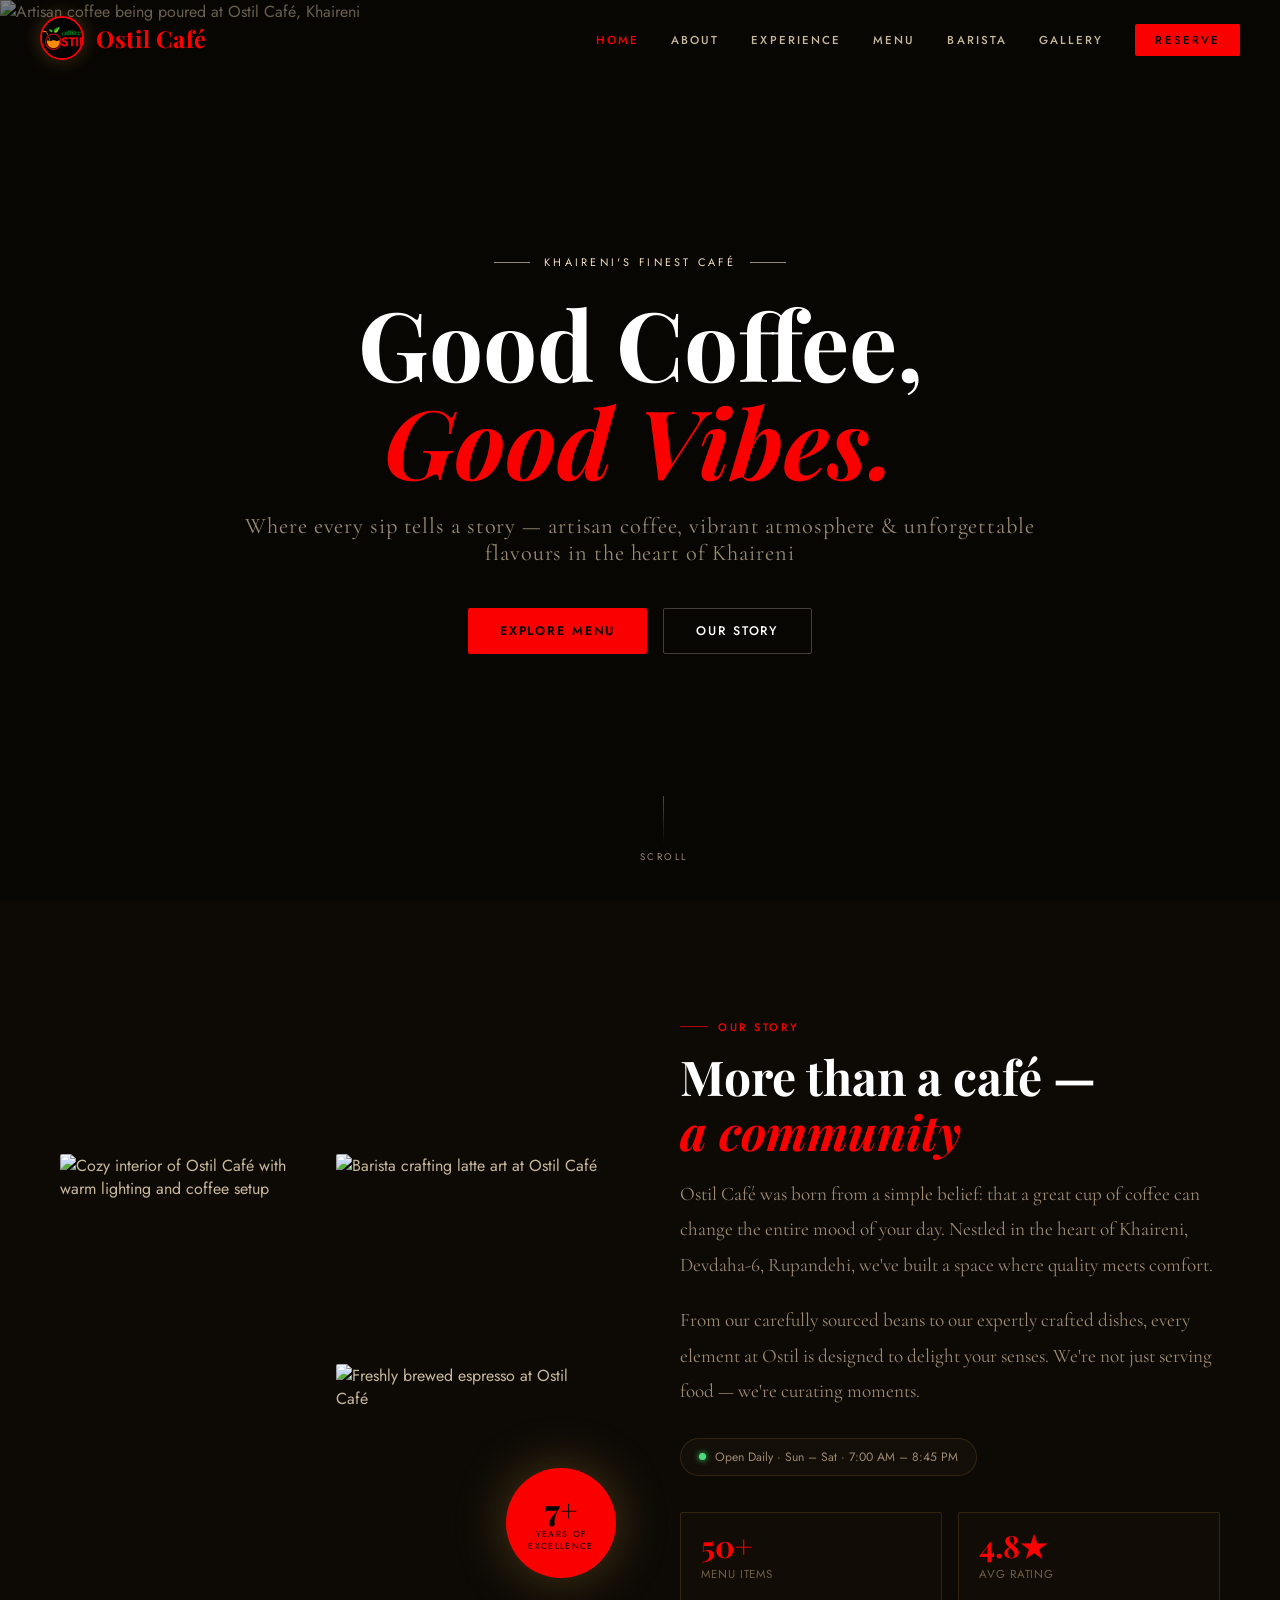
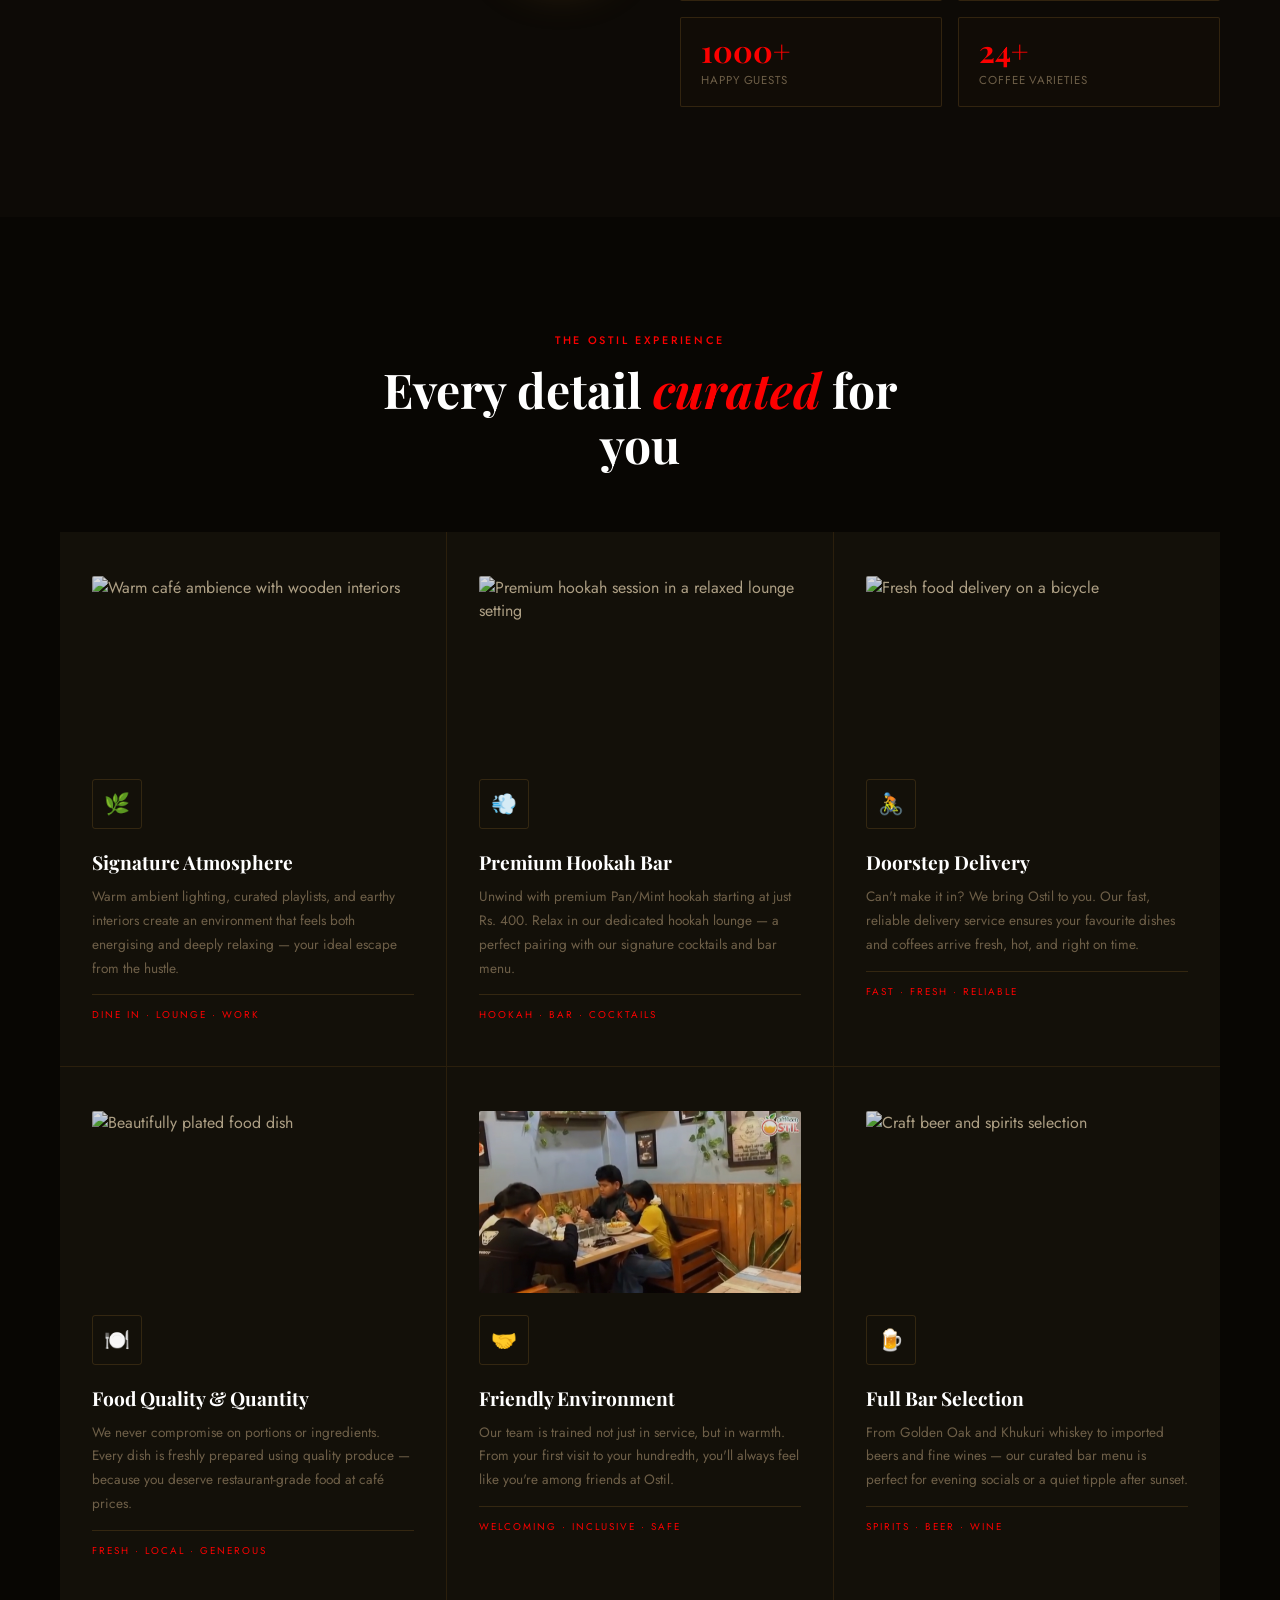
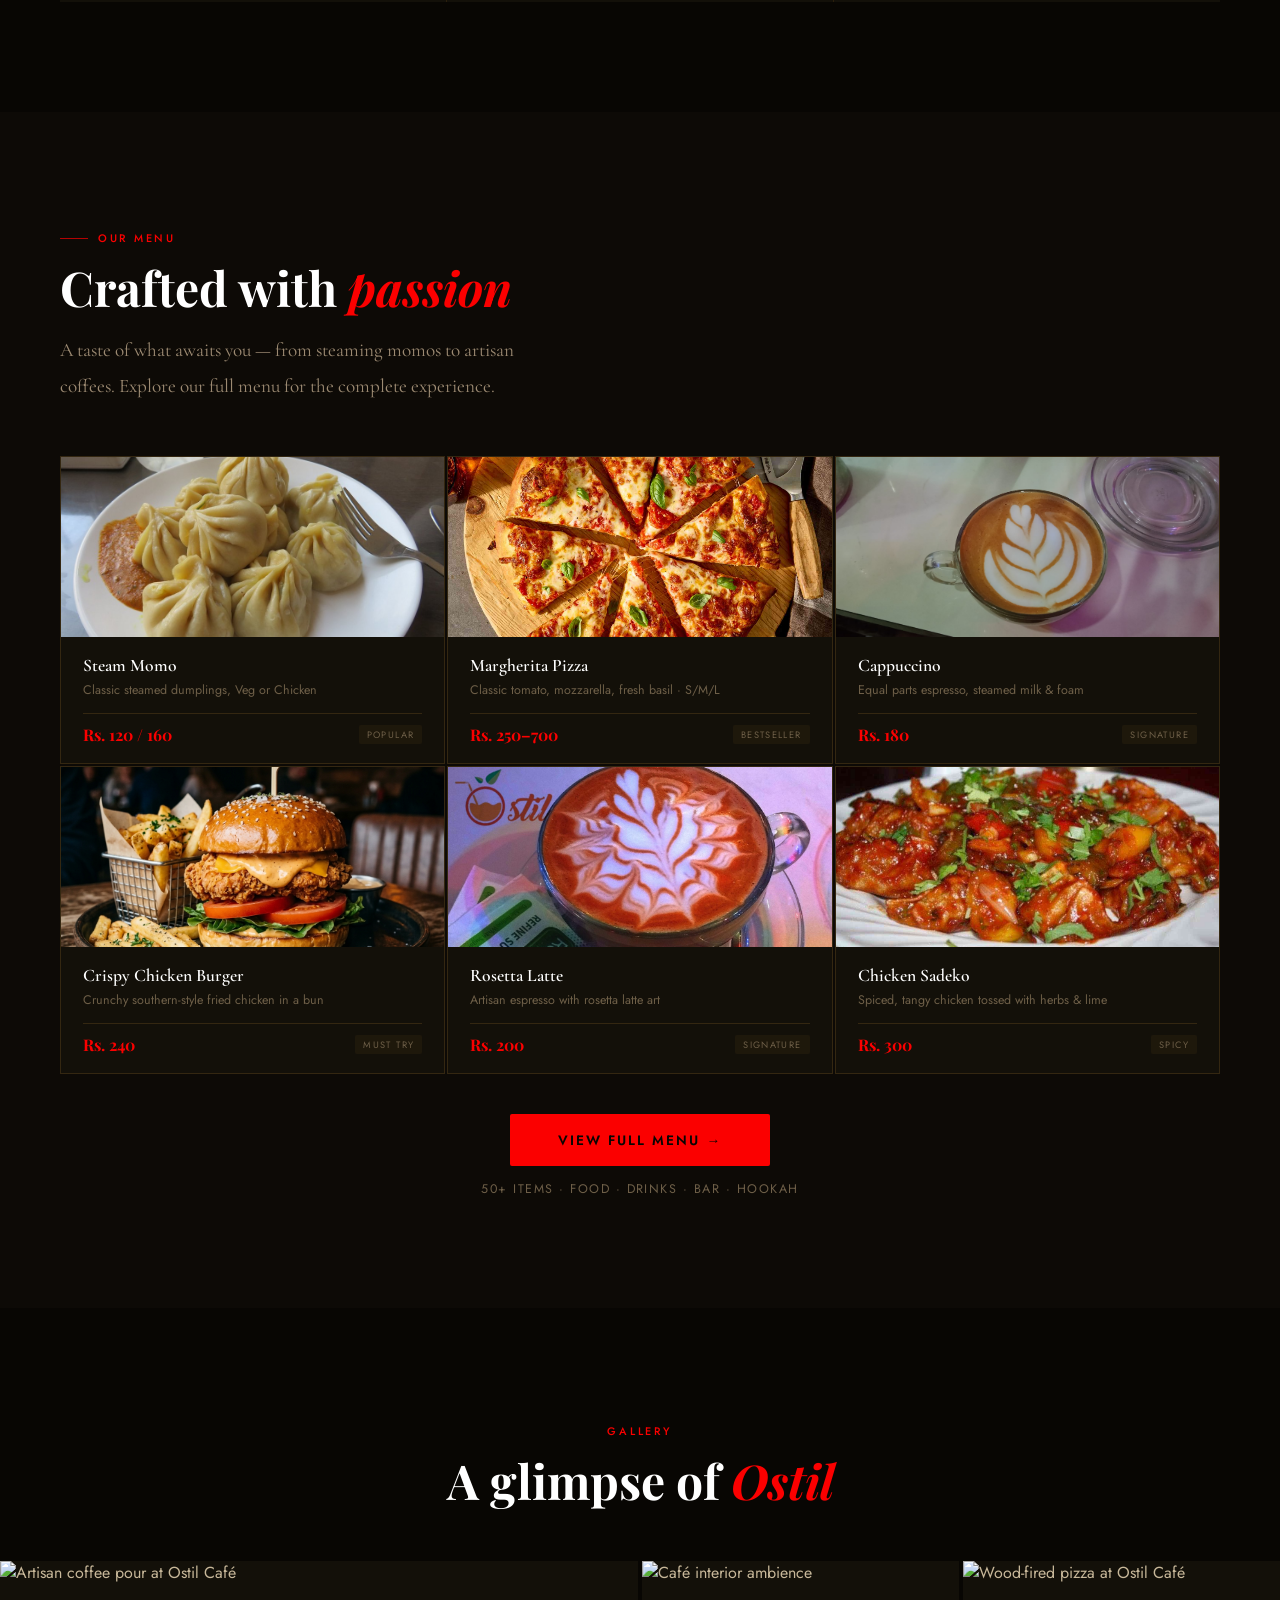
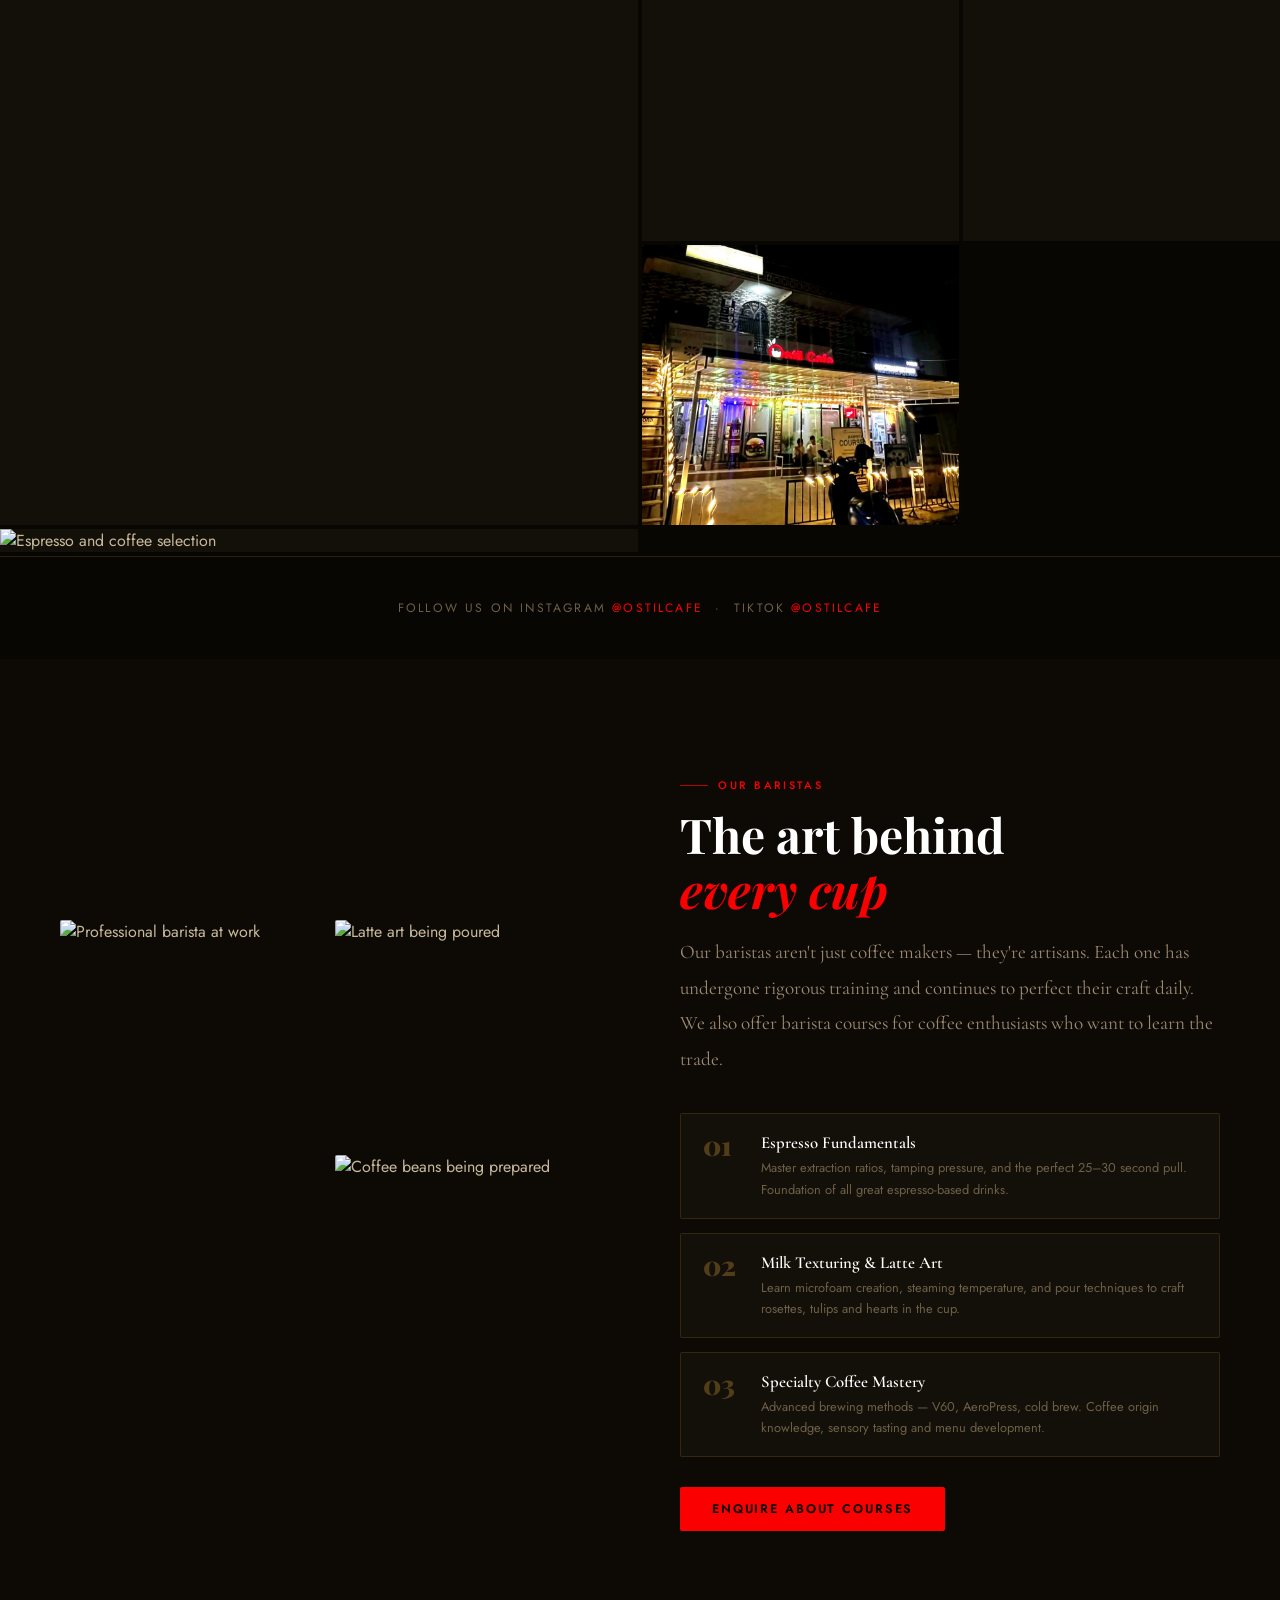
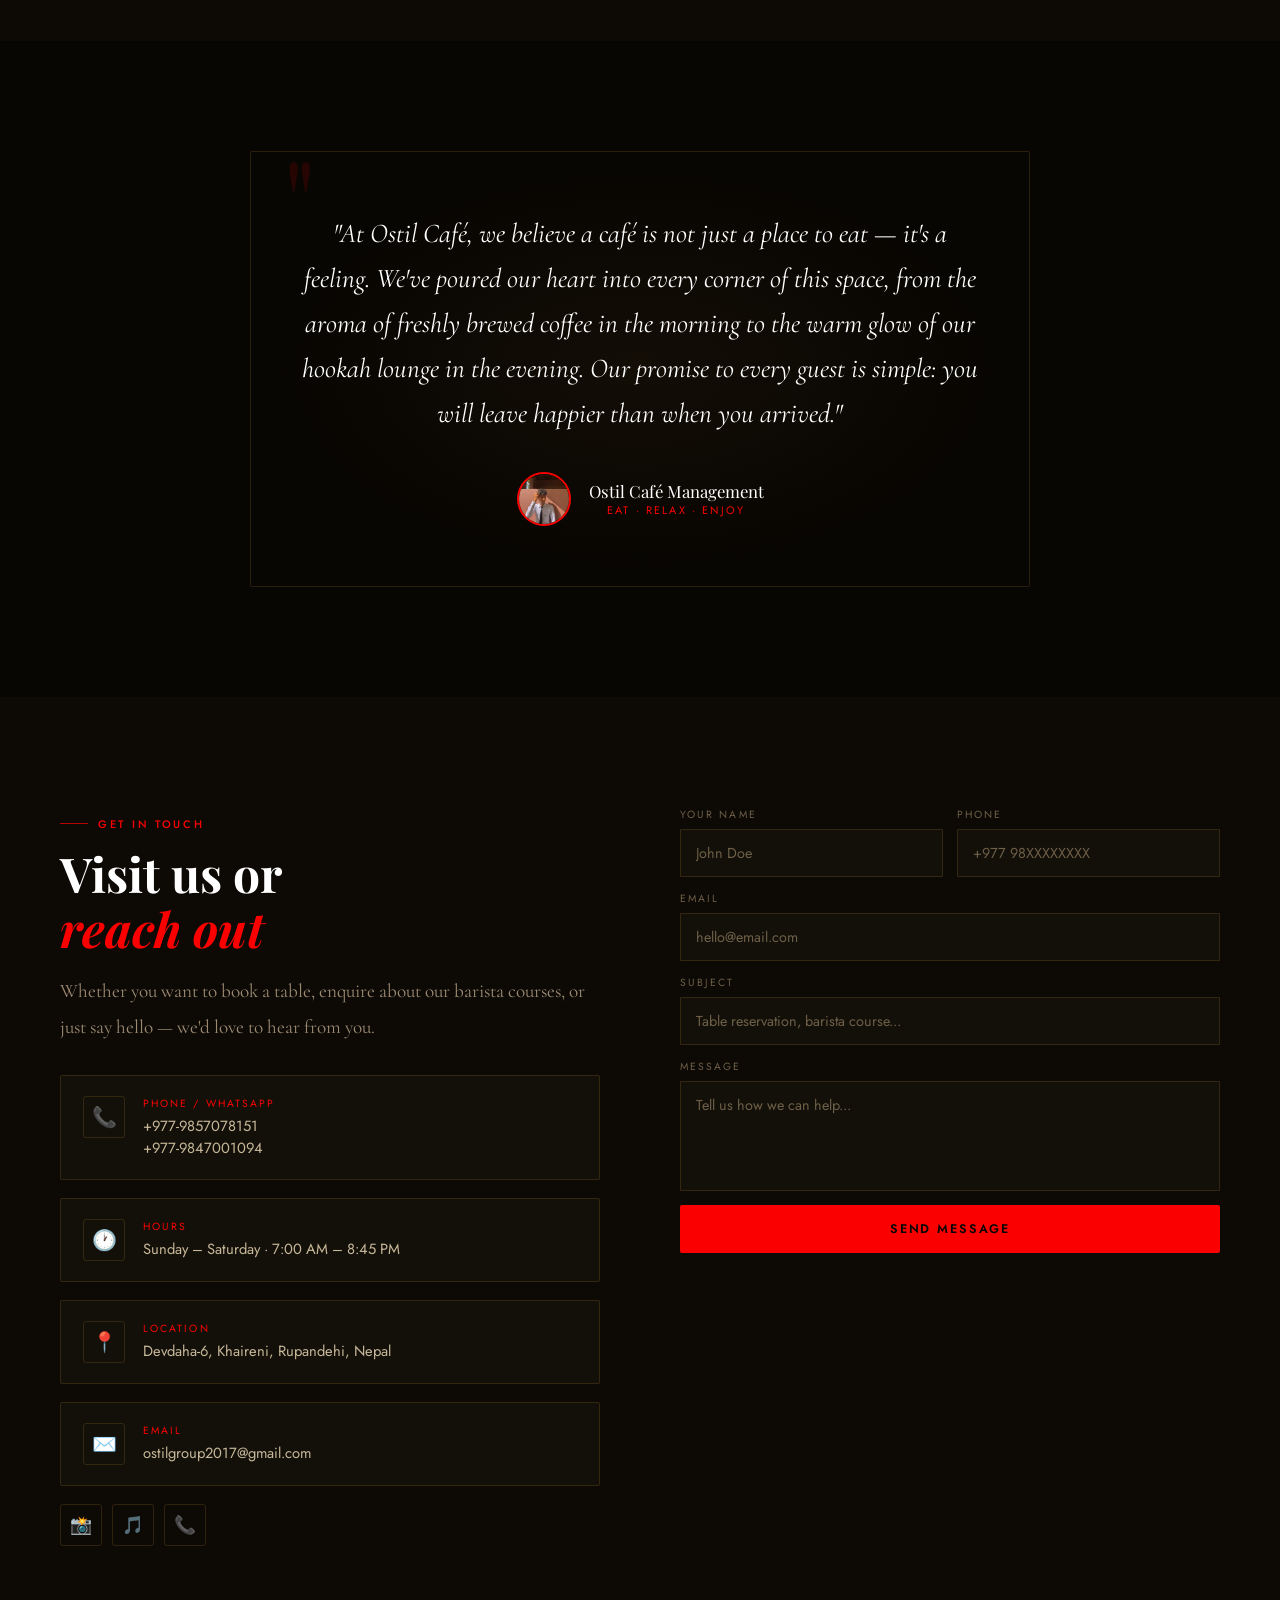
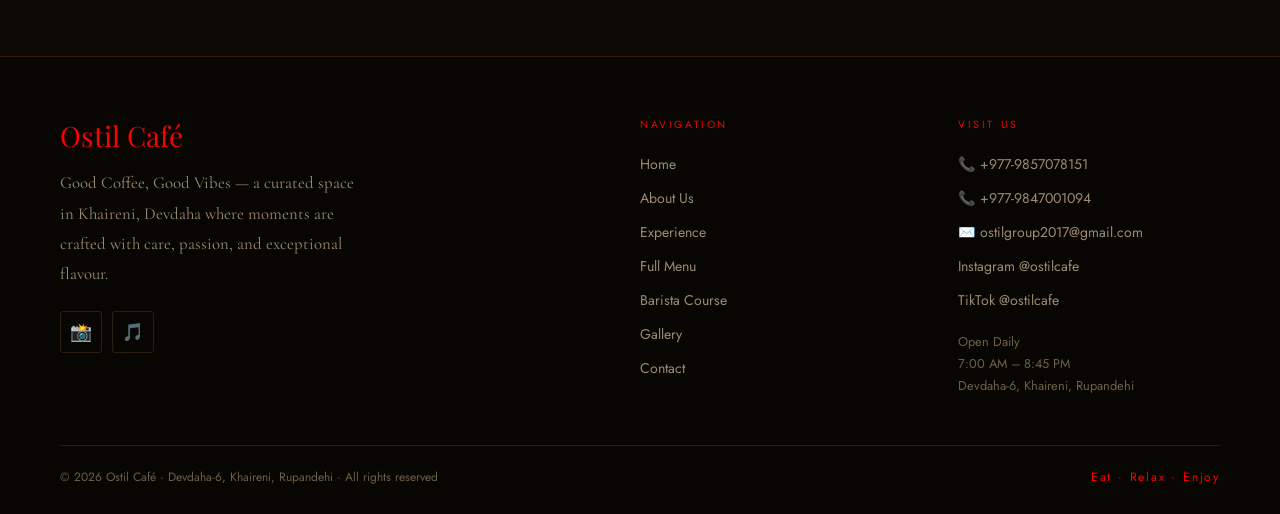
==== commit ba450eb5: "backend work" ====
--- a/index.html
+++ b/index.html
@@ -602,27 +602,28 @@
     submitButton.innerText = 'SENDING...';
     submitButton.disabled = true;
 
-    // Convert variables to URL parameters to completely bypass CORS security checks
-    const searchParams = new URLSearchParams();
-    searchParams.append('name', document.getElementById('name').value);
-    searchParams.append('phone', document.getElementById('phone').value);
-    searchParams.append('email', document.getElementById('email').value);
-    searchParams.append('subject', document.getElementById('subject').value);
-    searchParams.append('message', document.getElementById('message').value);
+    // Build the request body using native URLSearchParams 
+    // This passes fields completely loose, mimicking your Buddha Web schema
+    const dataPayload = new URLSearchParams();
+    dataPayload.append('name', document.getElementById('name').value);
+    dataPayload.append('phone', document.getElementById('phone').value);
+    dataPayload.append('email', document.getElementById('email').value);
+    dataPayload.append('subject', document.getElementById('subject').value);
+    dataPayload.append('message', document.getElementById('message').value);
 
     const makeWebhookUrl = 'https://hook.eu1.make.com/y0yyc0tf276evymvfrasqtvc17b2jbu2';
 
     try {
         await fetch(makeWebhookUrl, {
             method: 'POST',
-            mode: 'no-cors', // Native cross-origin data push
+            mode: 'no-cors', // Native cross-domain request handling for GitHub Pages
             headers: {
-                'Content-Type': 'application/x-www-form-urlencoded' // Change to simple content type
+                'Content-Type': 'application/x-www-form-urlencoded'
             },
-            body: searchParams.toString()
+            body: dataPayload.toString()
         });
 
-        // Because of no-cors, we assume execution success if no network crash occurred
+        // Browsers handle no-cors transparently, so we assume transmission success here
         alert('Thank you! Your message has been sent successfully.');
         document.getElementById('reservationForm').reset();
 
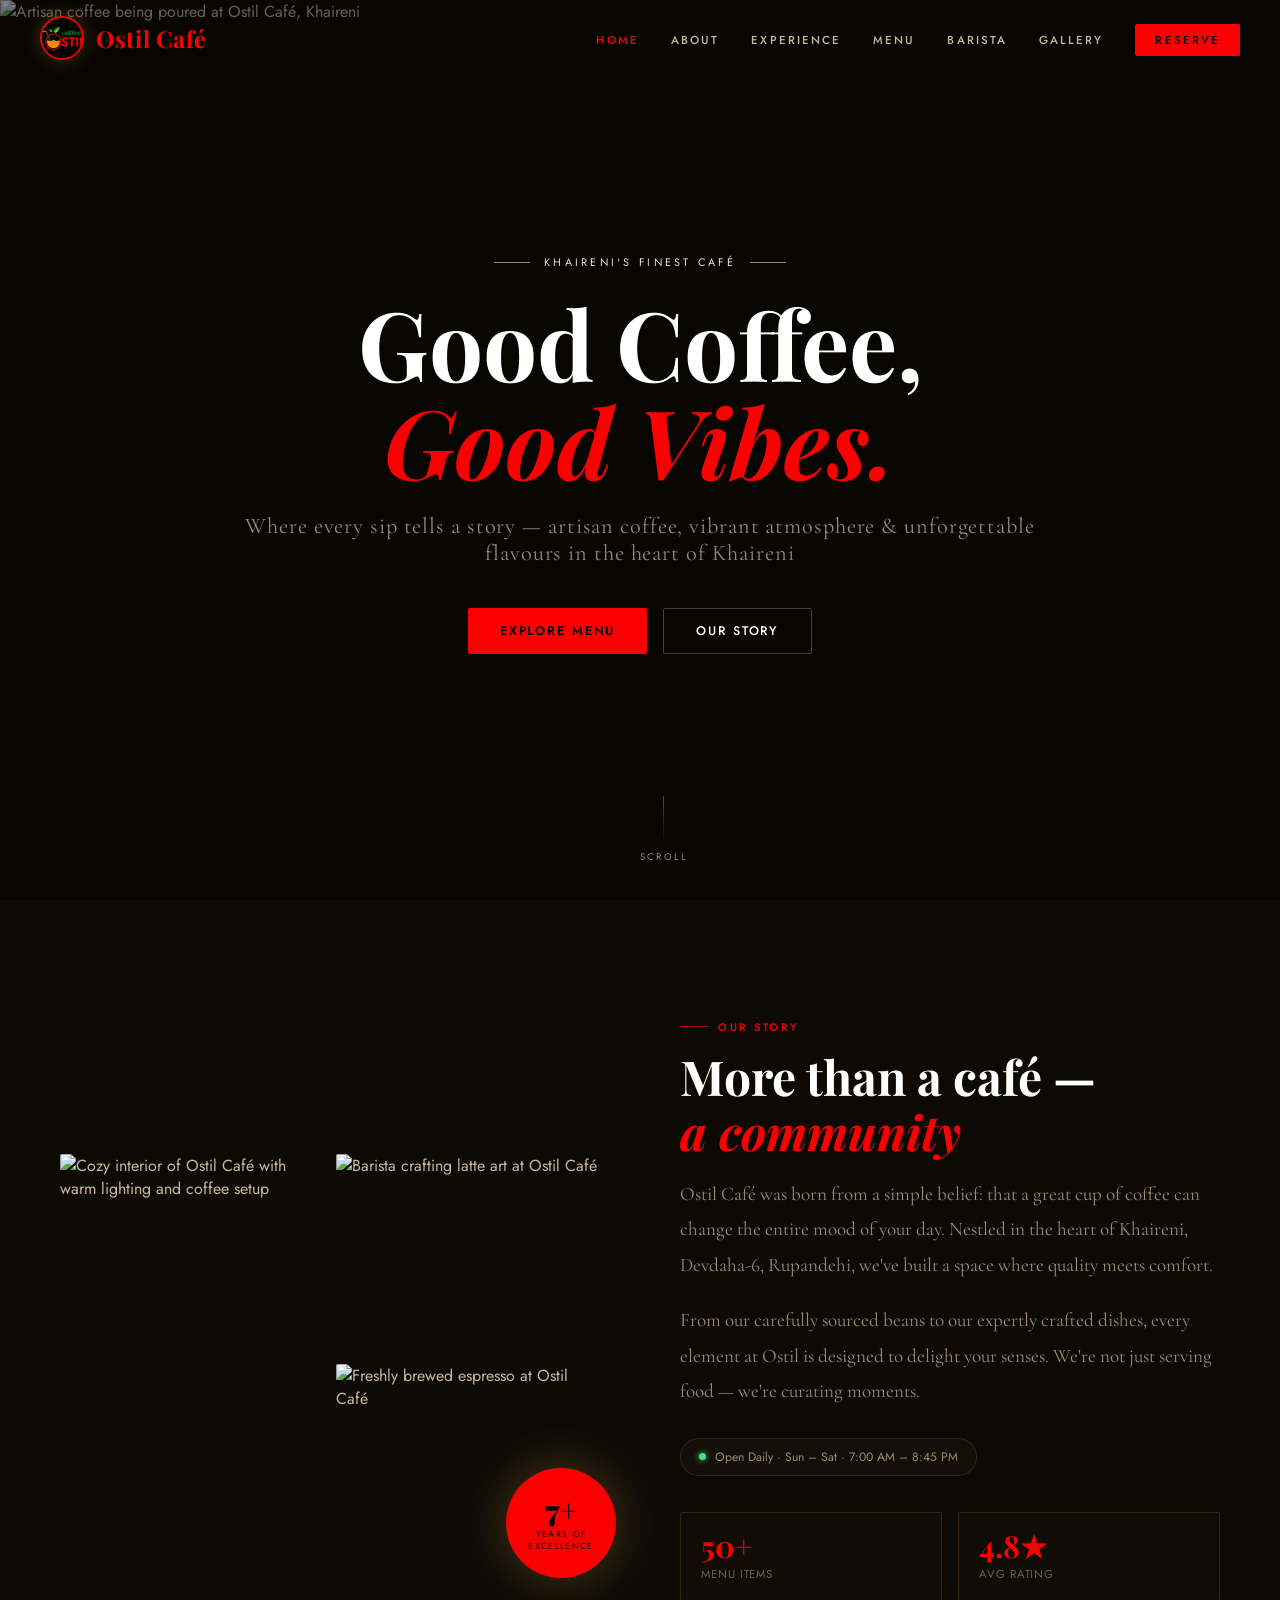
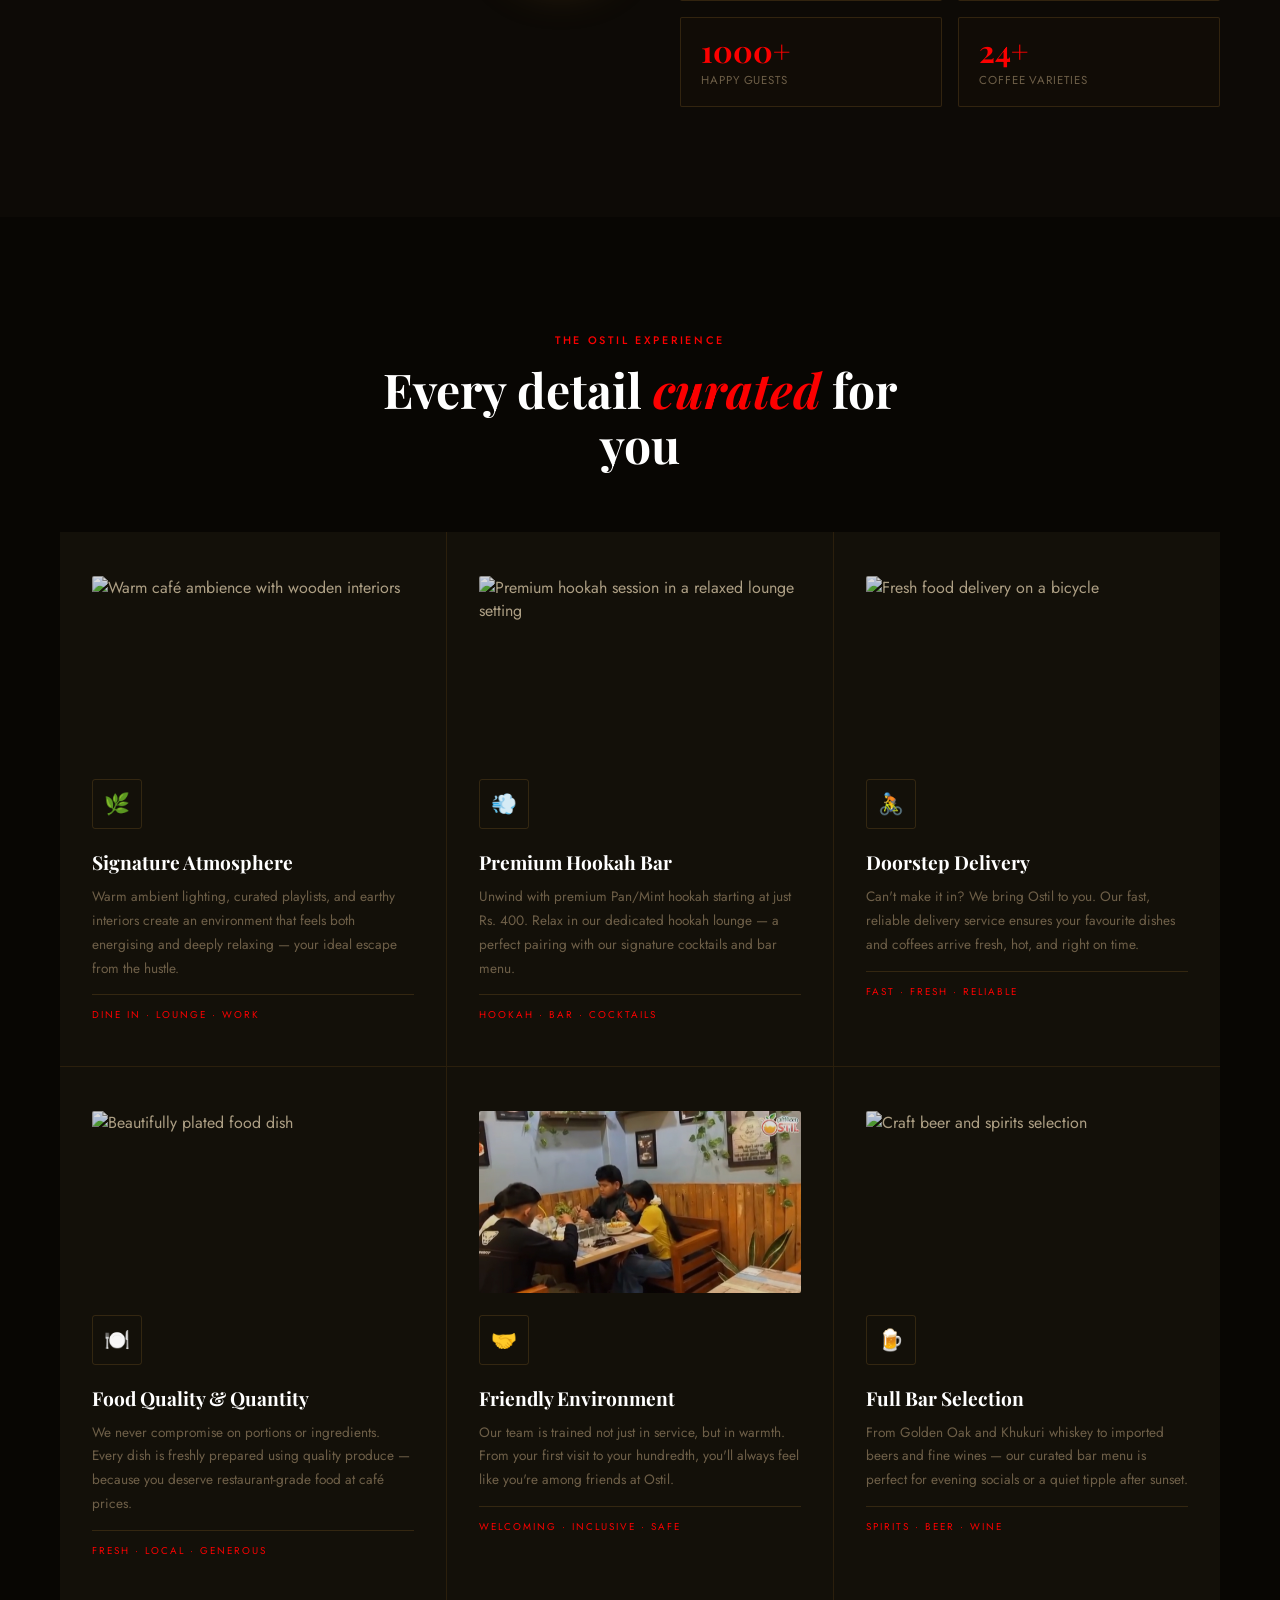
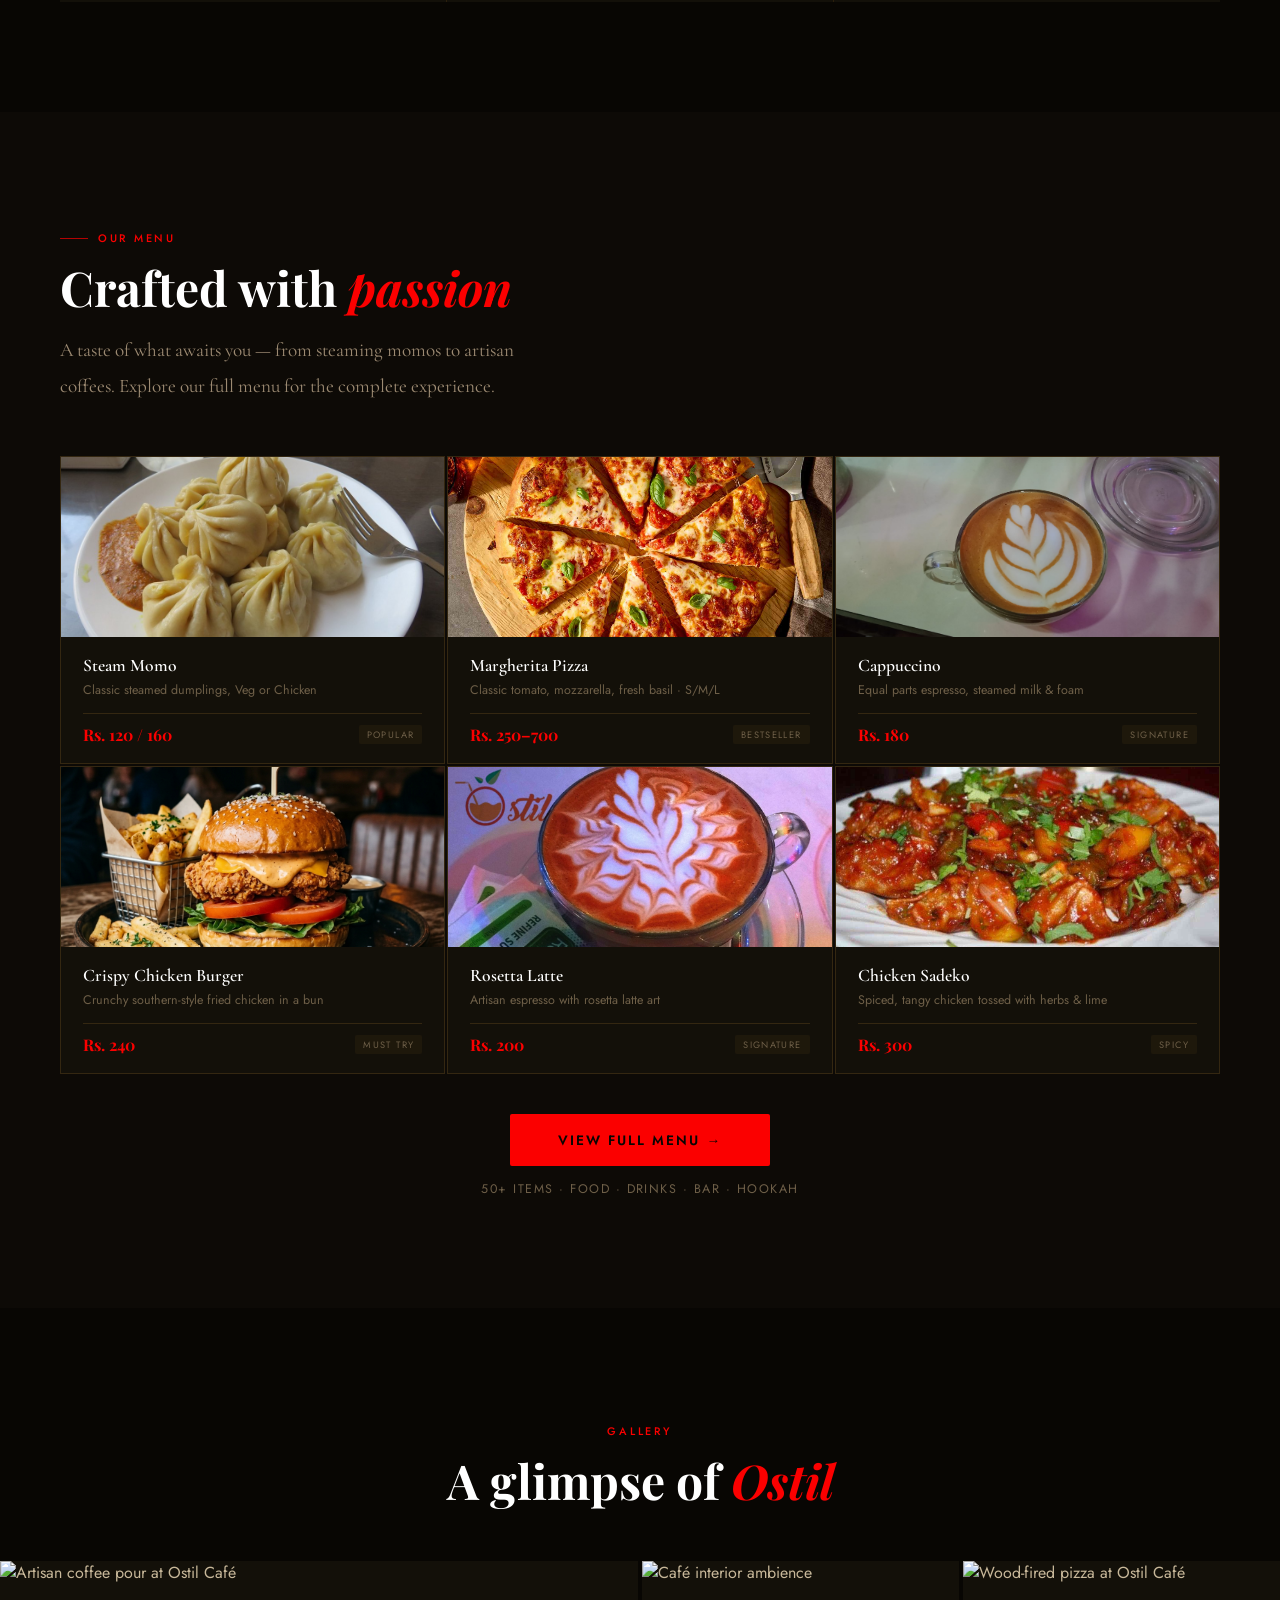
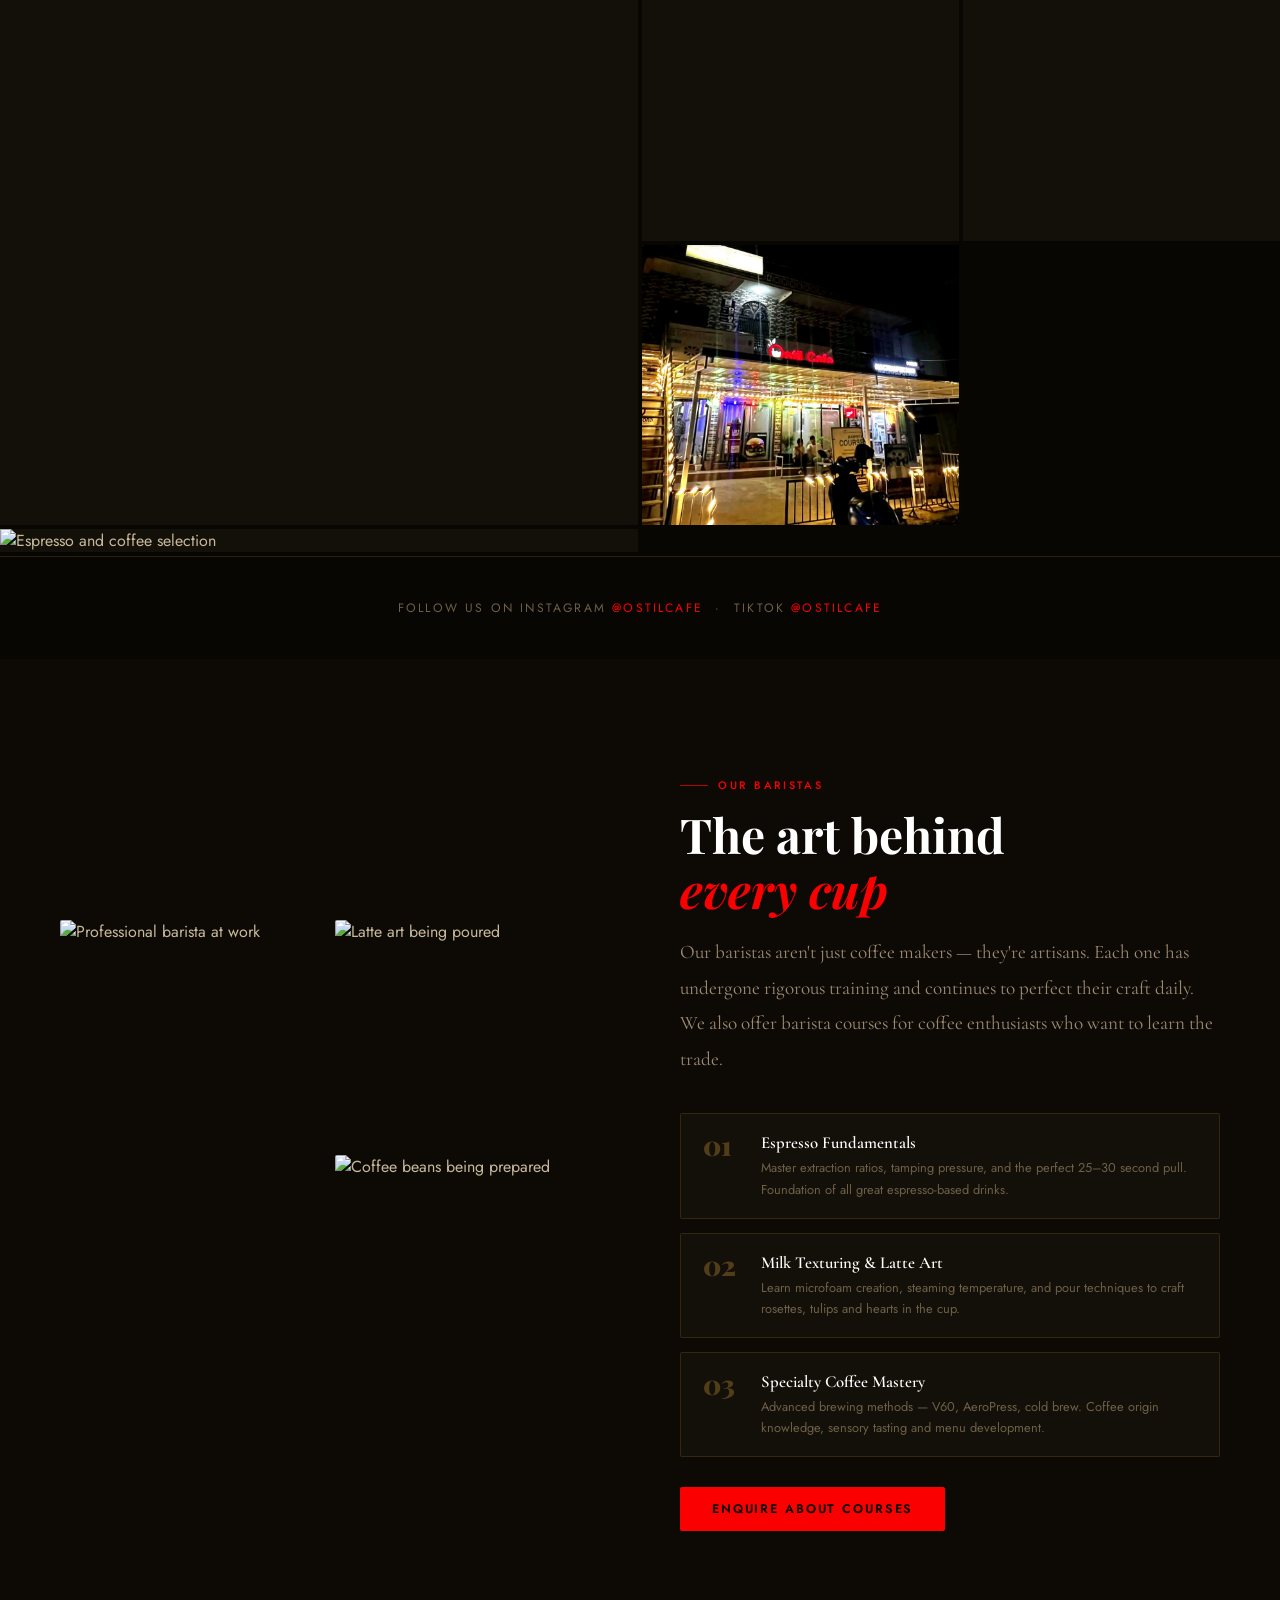
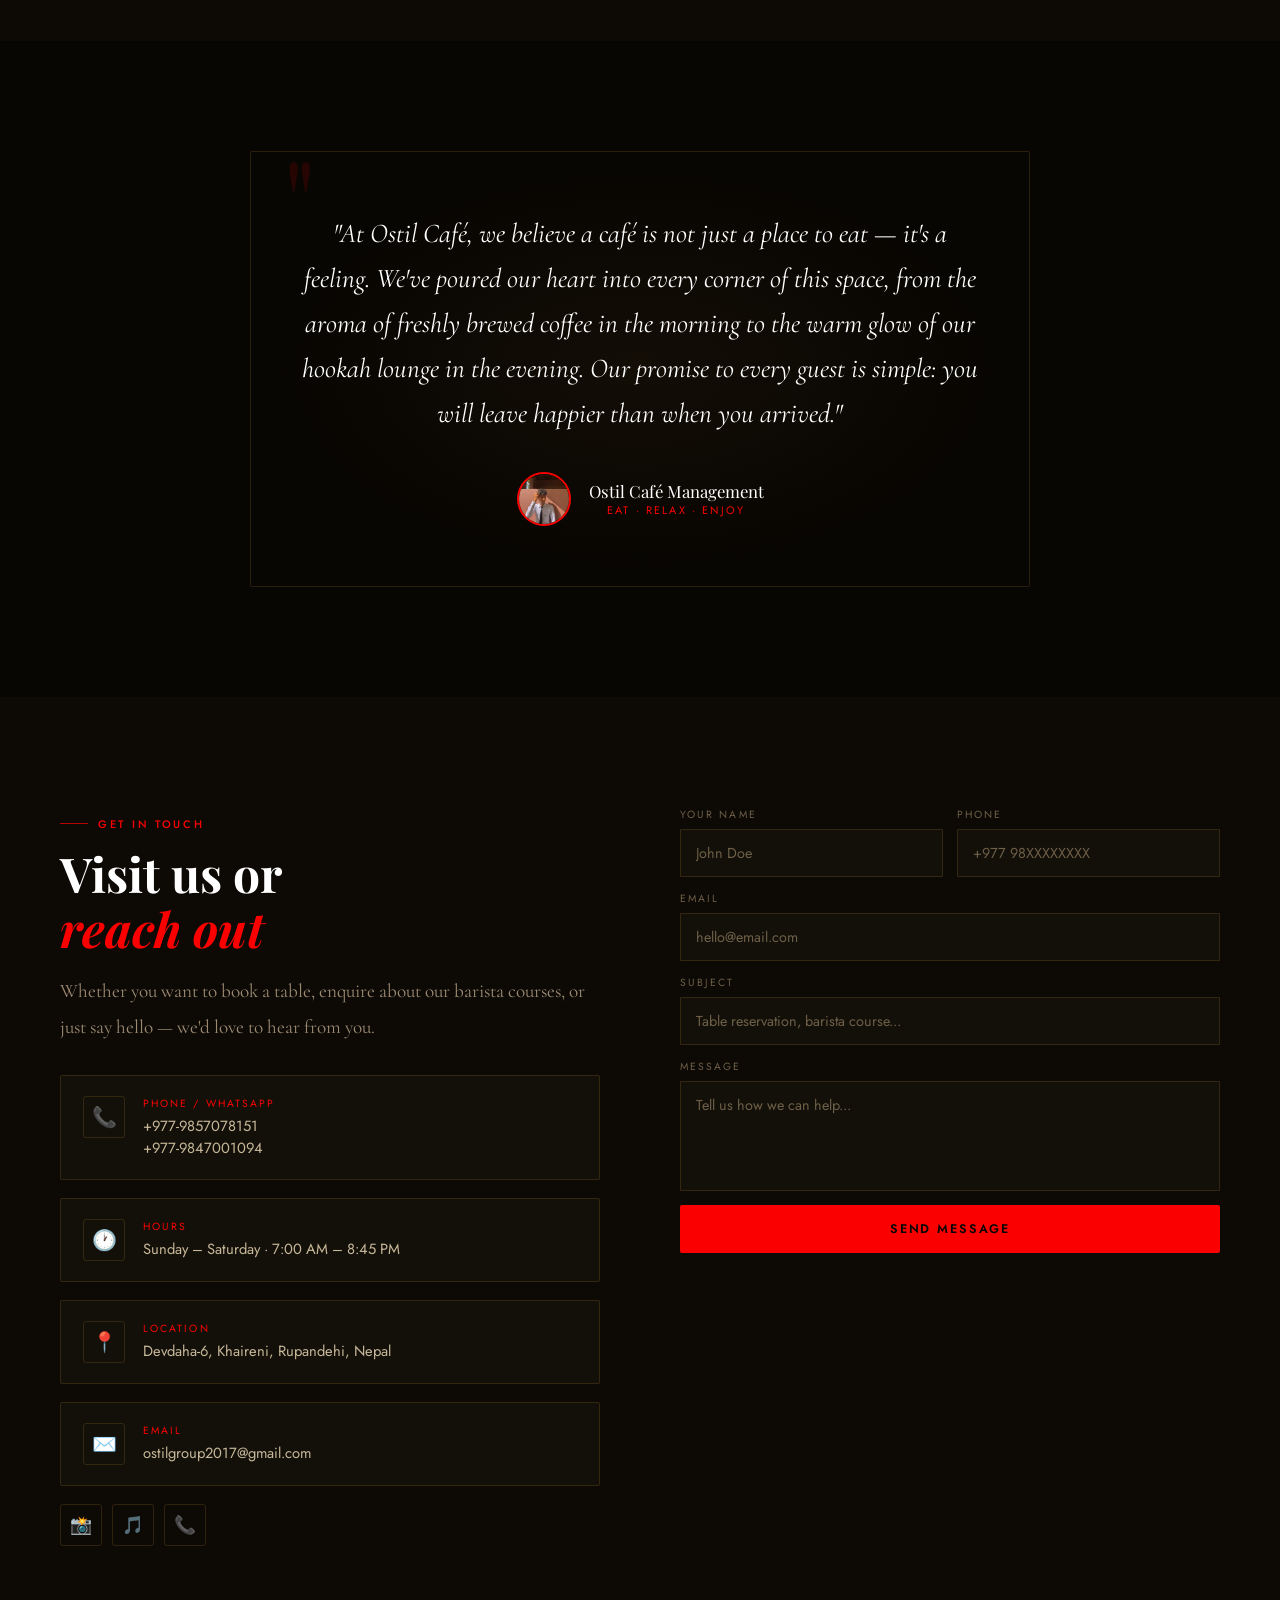
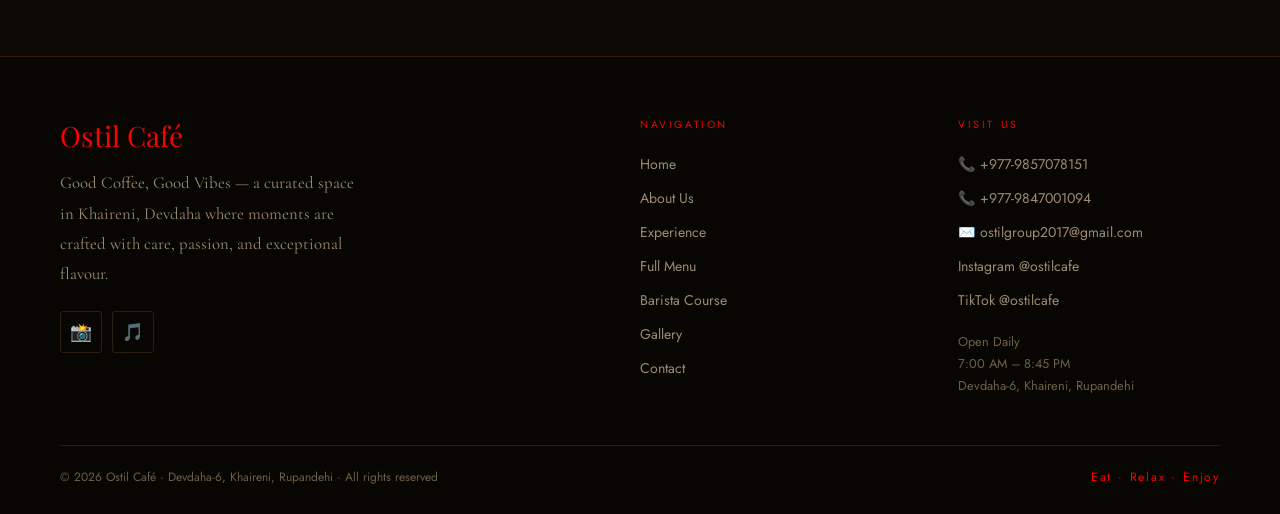
==== commit c452ff54: "backend work" ====
--- a/index.html
+++ b/index.html
@@ -602,28 +602,44 @@
     submitButton.innerText = 'SENDING...';
     submitButton.disabled = true;
 
-    // Build the request body using native URLSearchParams 
-    // This passes fields completely loose, mimicking your Buddha Web schema
-    const dataPayload = new URLSearchParams();
-    dataPayload.append('name', document.getElementById('name').value);
-    dataPayload.append('phone', document.getElementById('phone').value);
-    dataPayload.append('email', document.getElementById('email').value);
-    dataPayload.append('subject', document.getElementById('subject').value);
-    dataPayload.append('message', document.getElementById('message').value);
-
+    // 1. Gather your input values from your website fields
+    const n = document.getElementById('name').value.trim();
+    const p = document.getElementById('phone').value.trim();
+    const em = document.getElementById('email').value.trim();
+    const sv = document.getElementById('subject').value.trim();
+    const mg = document.getElementById('message').value.trim();
+
+    // 2. Validate empty slots
+    if (!n || !p || !em) {
+        alert('Please fill out Name, Phone, and Email.');
+        submitButton.innerText = 'SEND MESSAGE';
+        submitButton.disabled = false;
+        return;
+    }
+
+    // 3. Match your clean Buddha application/json schema structure
+    const payloadData = {
+        name: n,
+        phone: p,
+        email: em,
+        subject: sv,
+        message: mg
+    };
+
+    // Your active Make.com endpoint 
     const makeWebhookUrl = 'https://hook.eu1.make.com/y0yyc0tf276evymvfrasqtvc17b2jbu2';
 
     try {
-        await fetch(makeWebhookUrl, {
+        const response = await fetch(makeWebhookUrl, {
             method: 'POST',
-            mode: 'no-cors', // Native cross-domain request handling for GitHub Pages
             headers: {
-                'Content-Type': 'application/x-www-form-urlencoded'
+                'Content-Type': 'application/json',
+                'Accept': 'application/json'
             },
-            body: dataPayload.toString()
+            body: JSON.stringify(payloadData)
         });
 
-        // Browsers handle no-cors transparently, so we assume transmission success here
+        // Clear layout on success
         alert('Thank you! Your message has been sent successfully.');
         document.getElementById('reservationForm').reset();
 
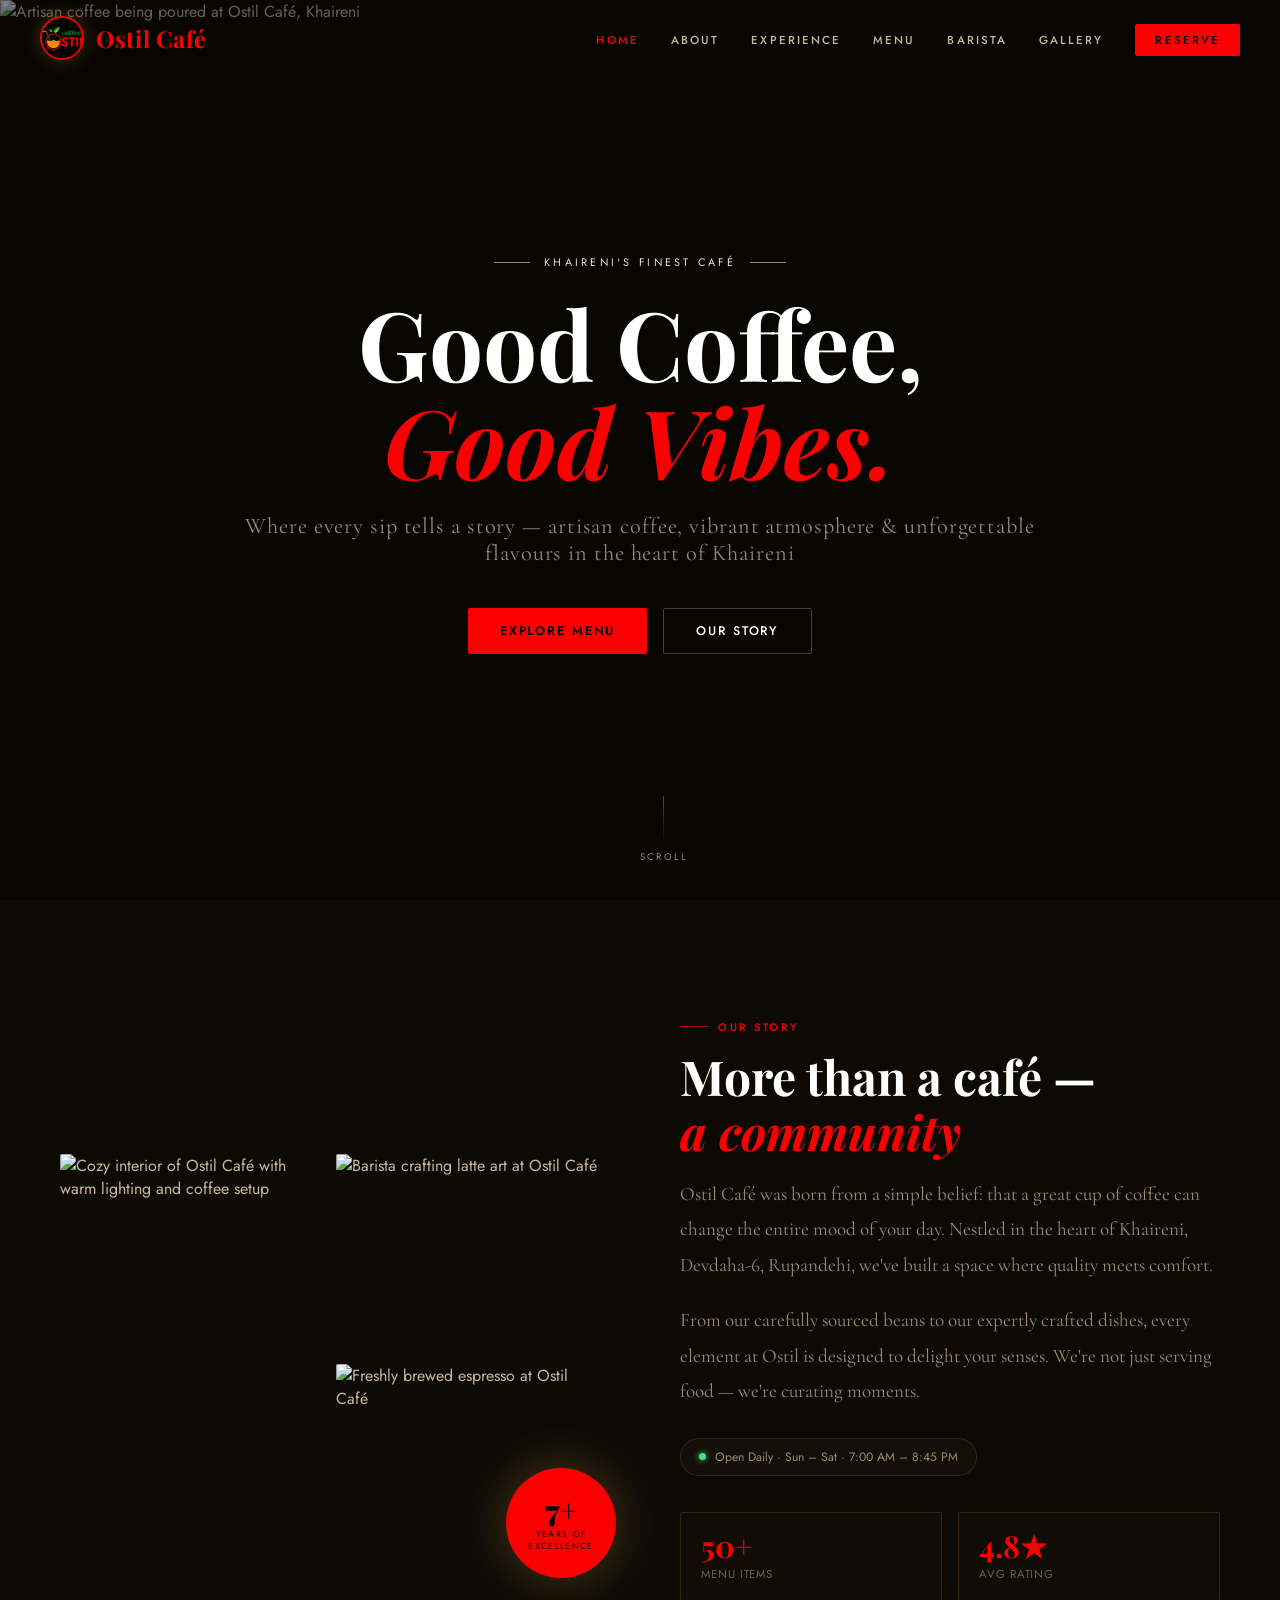
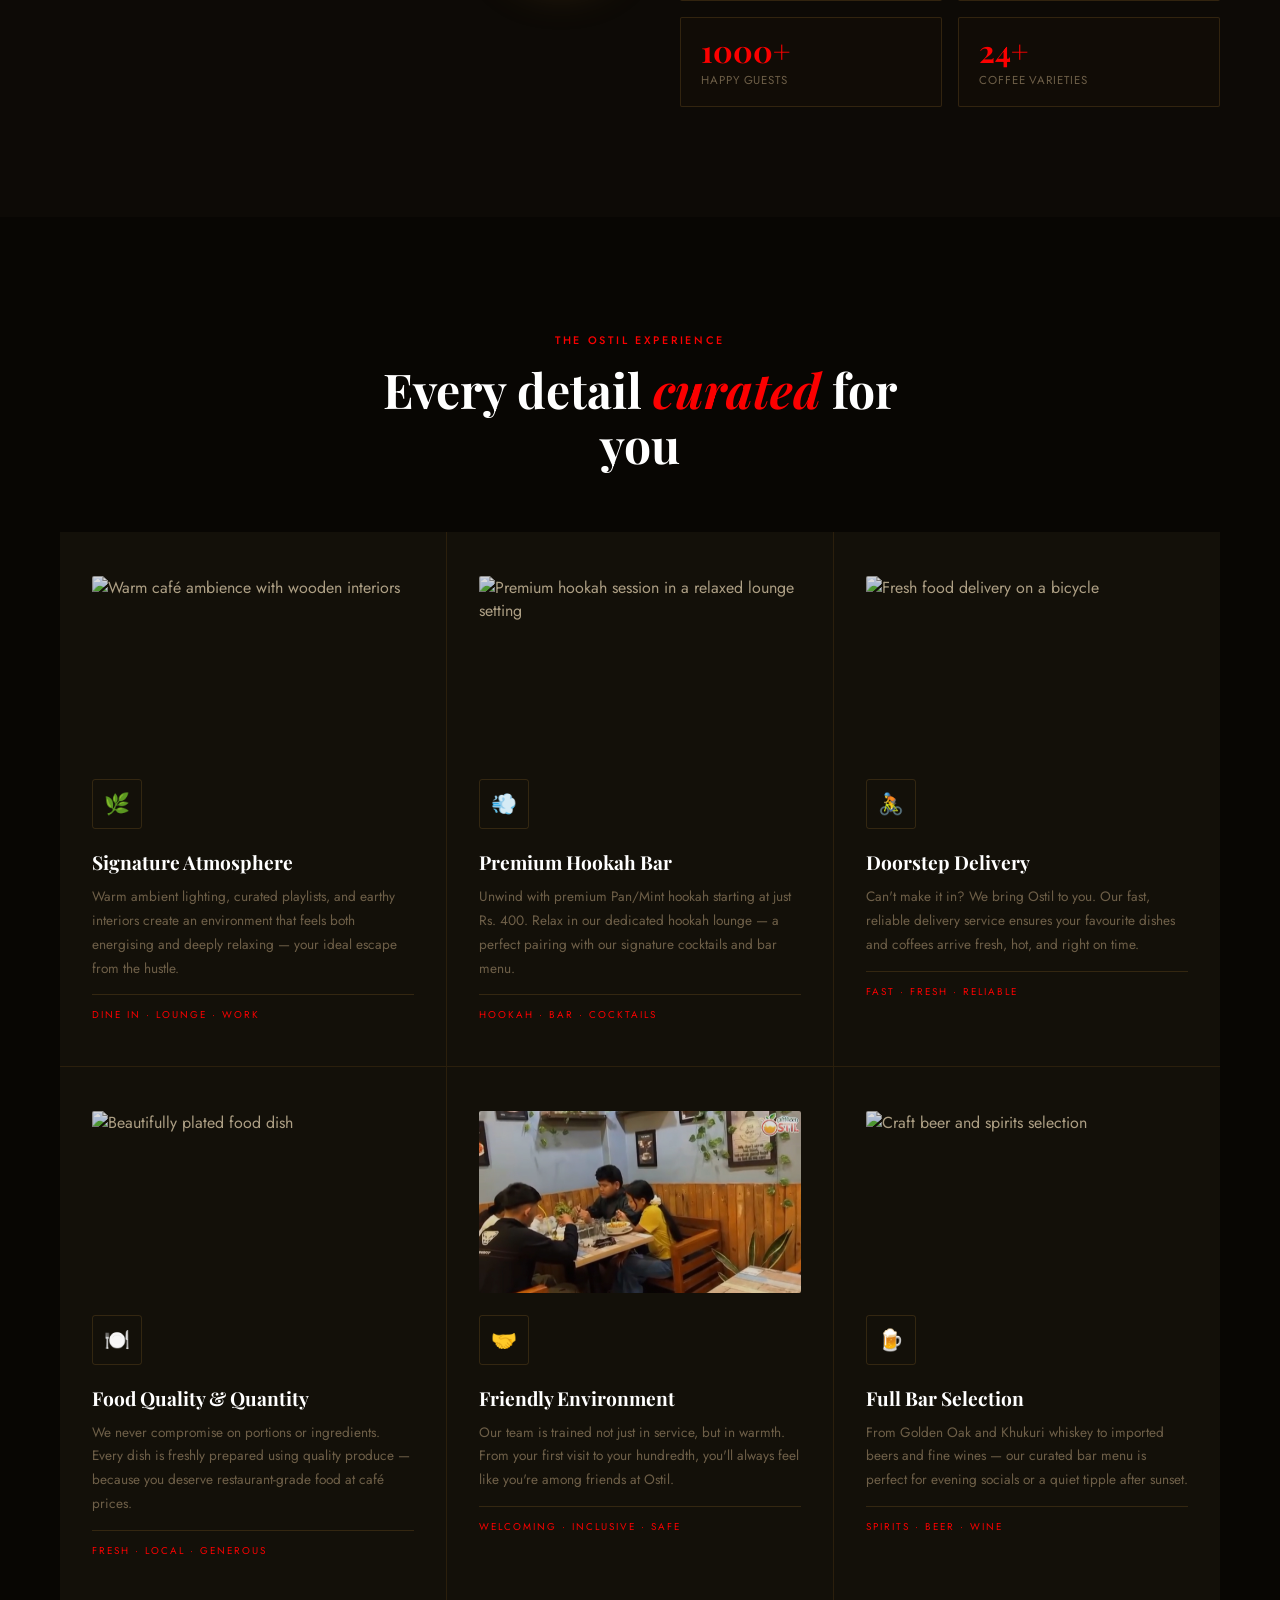
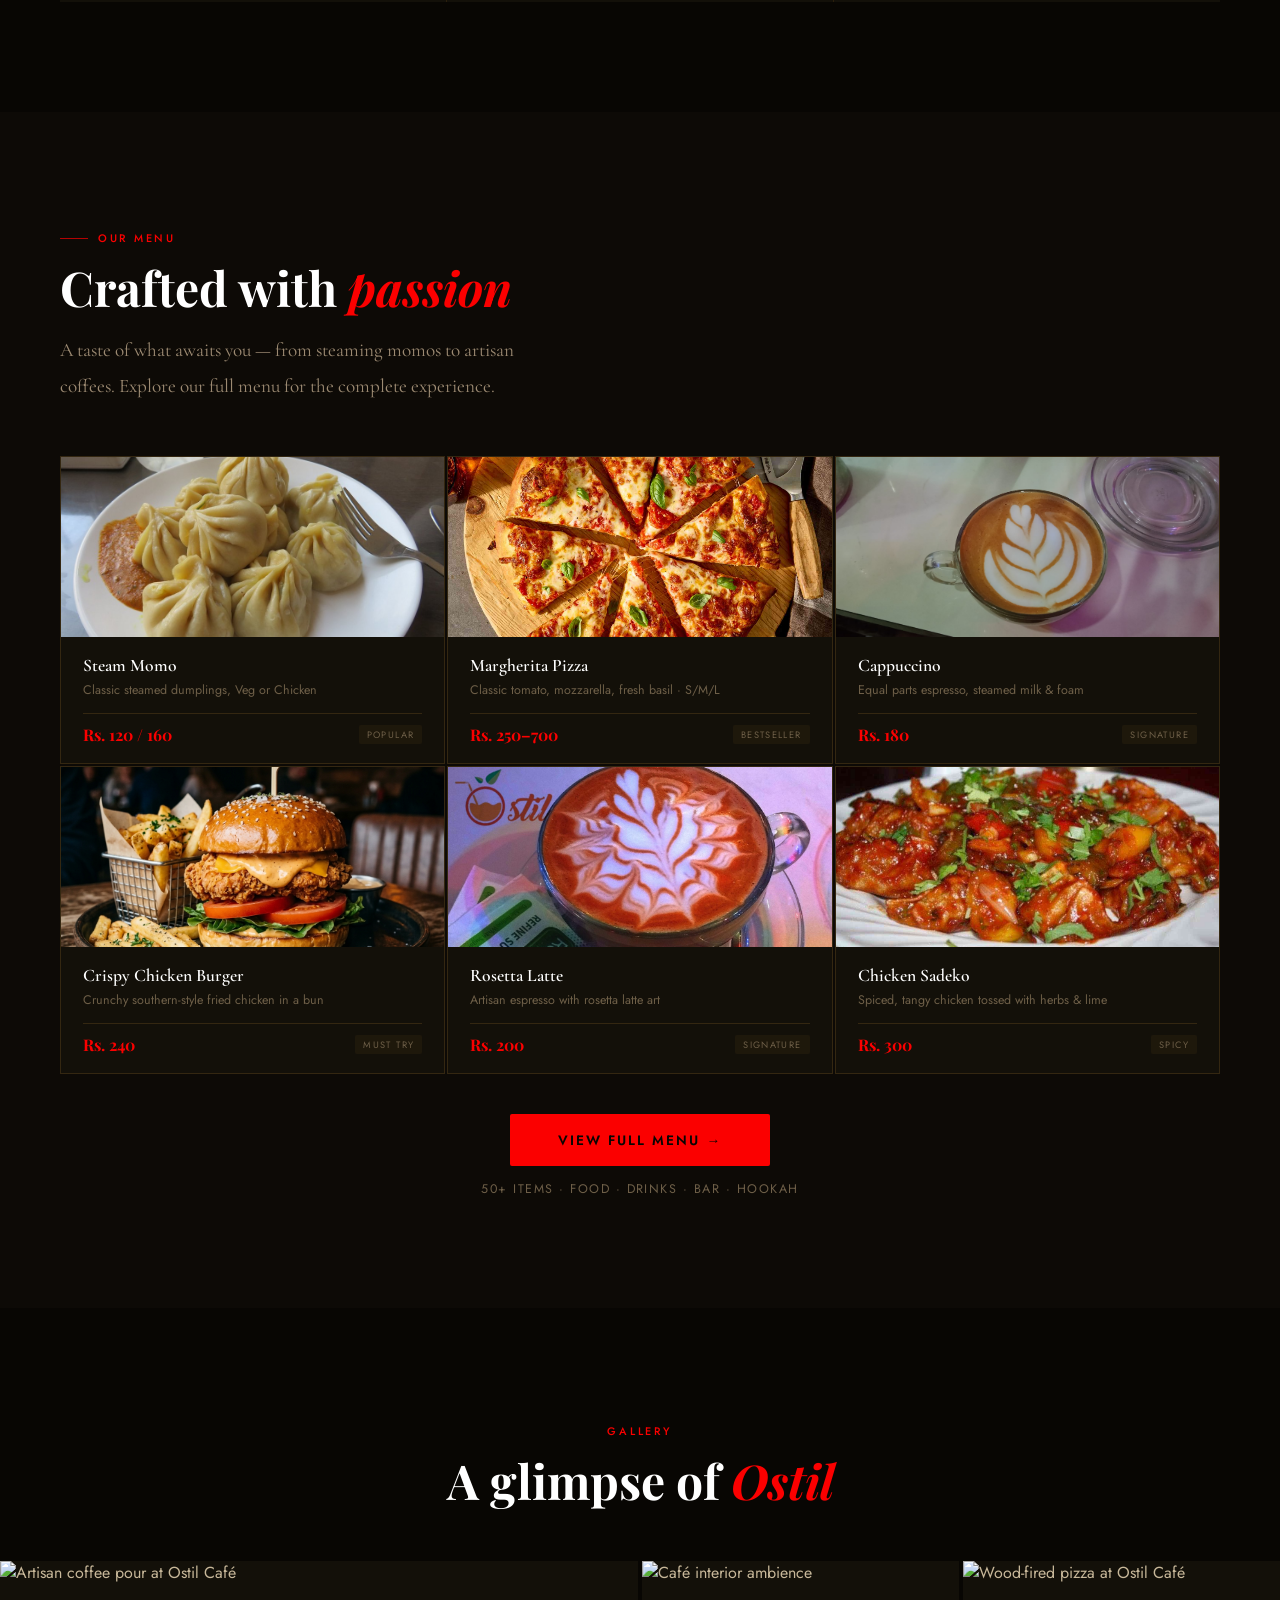
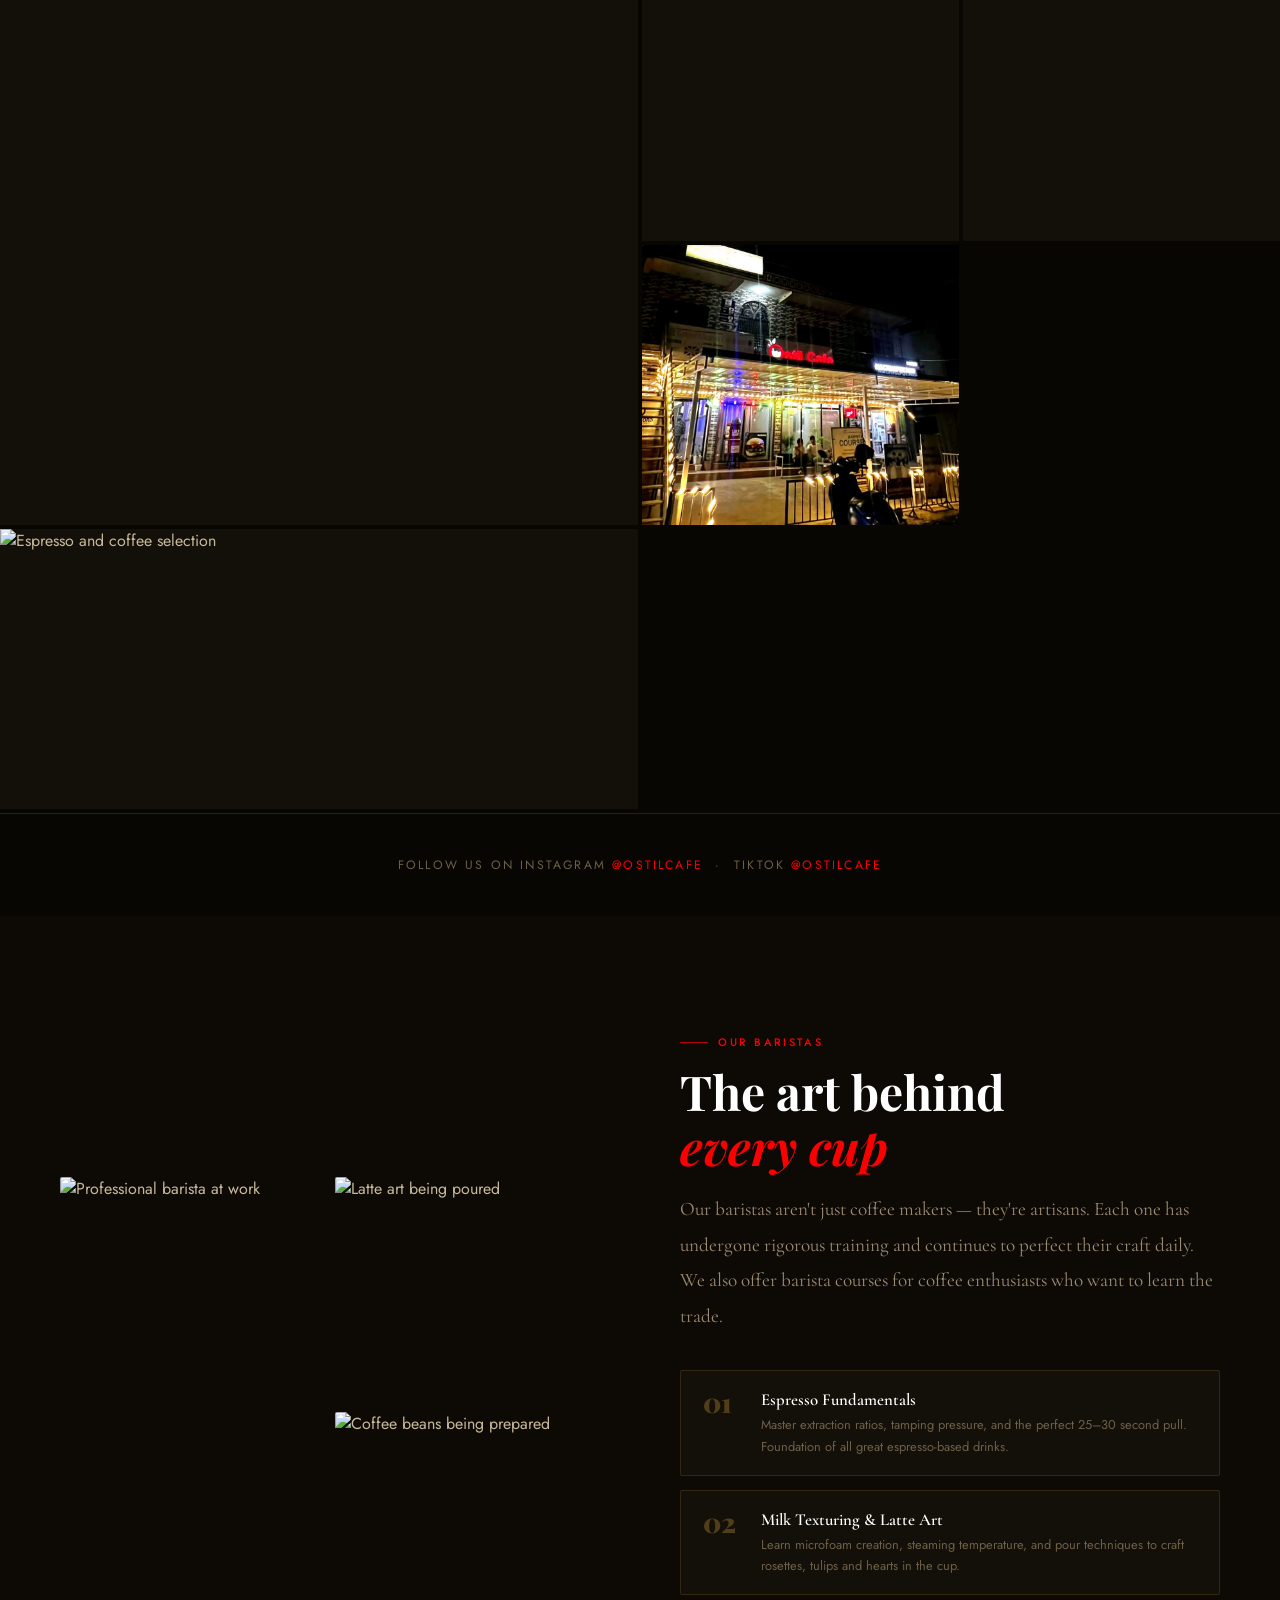
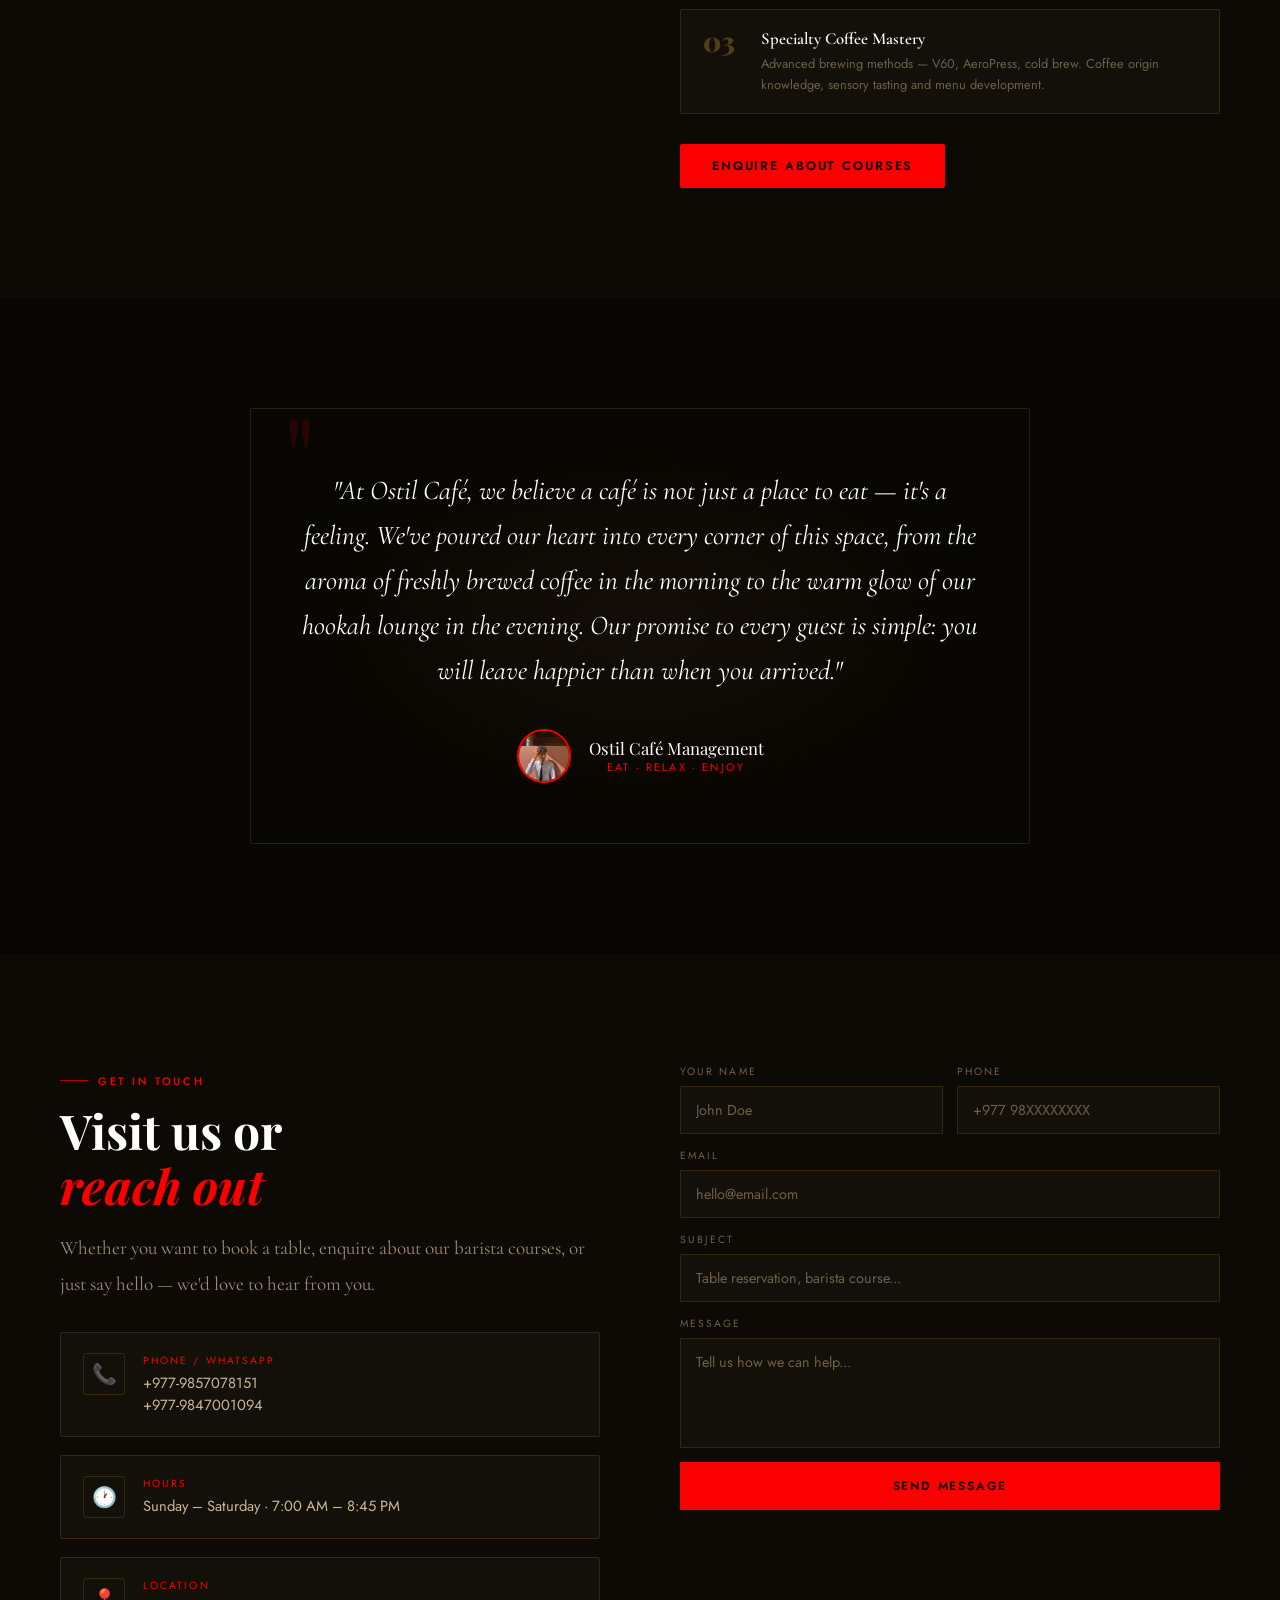
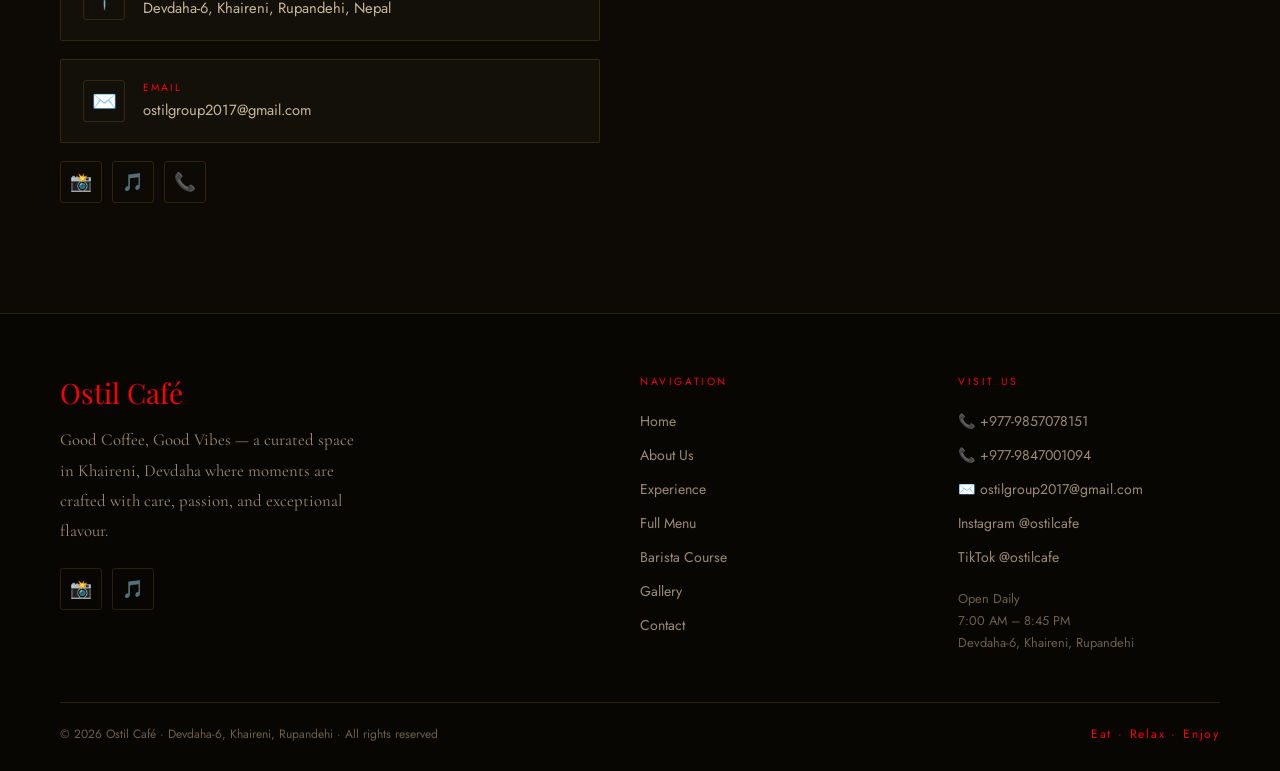
==== commit 0b51e97b: "backend work" ====
--- a/index.html
+++ b/index.html
@@ -596,61 +596,174 @@
 <script src="js/main.js"></script>
 <script>
 document.getElementById('reservationForm').addEventListener('submit', async function(e) {
-    e.preventDefault();
-
-    const submitButton = document.getElementById('submitBtn');
-    submitButton.innerText = 'SENDING...';
-    submitButton.disabled = true;
-
-    // 1. Gather your input values from your website fields
-    const n = document.getElementById('name').value.trim();
-    const p = document.getElementById('phone').value.trim();
-    const em = document.getElementById('email').value.trim();
-    const sv = document.getElementById('subject').value.trim();
-    const mg = document.getElementById('message').value.trim();
-
-    // 2. Validate empty slots
-    if (!n || !p || !em) {
-        alert('Please fill out Name, Phone, and Email.');
-        submitButton.innerText = 'SEND MESSAGE';
-        submitButton.disabled = false;
-        return;
+  e.preventDefault();
+
+  const btn = document.getElementById('submitBtn');
+  const n   = document.getElementById('name').value.trim();
+  const p   = document.getElementById('phone').value.trim();
+  const em  = document.getElementById('email').value.trim();
+  const sv  = document.getElementById('subject').value.trim();
+  const mg  = document.getElementById('message').value.trim();
+
+  /* ── inline error labels under each field ── */
+  function getErrEl(inputId) {
+    const input = document.getElementById(inputId);
+    let err = document.getElementById(inputId + '-err');
+    if (!err) {
+      err = document.createElement('span');
+      err.id = inputId + '-err';
+      err.style.cssText = 'display:none;color:#ef4444;font-size:11px;letter-spacing:.05em;margin-top:4px;font-family:var(--font-body,sans-serif);';
+      input.parentNode.appendChild(err);
     }
-
-    // 3. Match your clean Buddha application/json schema structure
-    const payloadData = {
-        name: n,
-        phone: p,
-        email: em,
-        subject: sv,
-        message: mg
-    };
-
-    // Your active Make.com endpoint 
-    const makeWebhookUrl = 'https://hook.eu1.make.com/y0yyc0tf276evymvfrasqtvc17b2jbu2';
-
-    try {
-        const response = await fetch(makeWebhookUrl, {
-            method: 'POST',
-            headers: {
-                'Content-Type': 'application/json',
-                'Accept': 'application/json'
-            },
-            body: JSON.stringify(payloadData)
-        });
-
-        // Clear layout on success
-        alert('Thank you! Your message has been sent successfully.');
-        document.getElementById('reservationForm').reset();
-
-    } catch (error) {
-        console.error('Submission Error:', error);
-        alert('Network connection error. Please try again.');
-    } finally {
-        submitButton.innerText = 'SEND MESSAGE';
-        submitButton.disabled = false;
+    return err;
+  }
+  function showErr(inputId, msg) {
+    const input = document.getElementById(inputId);
+    const err   = getErrEl(inputId);
+    err.textContent  = msg;
+    err.style.display = 'block';
+    input.style.borderBottomColor = '#ef4444';
+  }
+  function clearErr(inputId) {
+    const input = document.getElementById(inputId);
+    const err   = getErrEl(inputId);
+    err.style.display = 'none';
+    input.style.borderBottomColor = '';
+  }
+  function clearAll() {
+    ['name','phone','email','message'].forEach(clearErr);
+  }
+
+  /* ── button state helper ── */
+  function setState(state, msg) {
+    btn.disabled = state !== 'idle';
+    btn.style.transition = 'background .3s, color .3s';
+    if (state === 'idle') {
+      btn.style.background = '';
+      btn.style.color      = '';
+      btn.innerHTML        = 'SEND MESSAGE';
+    } else if (state === 'sending') {
+      btn.style.background = '#6b7280';
+      btn.style.color      = '#fff';
+      btn.innerHTML        = '<span style="display:inline-flex;align-items:center;gap:8px"><svg style="animation:spin .7s linear infinite;width:14px;height:14px" viewBox="0 0 24 24" fill="none" stroke="currentColor" stroke-width="2.5"><path d="M12 2v4M12 18v4M4.93 4.93l2.83 2.83M16.24 16.24l2.83 2.83M2 12h4M18 12h4M4.93 19.07l2.83-2.83M16.24 7.76l2.83-2.83"/></svg> SENDING...</span>';
+    } else if (state === 'success') {
+      btn.style.background = '#16a34a';
+      btn.style.color      = '#fff';
+      btn.innerHTML        = '<span style="display:inline-flex;align-items:center;gap:8px">&#10003; MESSAGE SENT!</span>';
+    } else if (state === 'error') {
+      btn.style.background = '#dc2626';
+      btn.style.color      = '#fff';
+      btn.innerHTML        = 'CONNECTION FAILED — RETRY';
+    } else if (state === 'invalid') {
+      btn.style.background = '#b91c1c';
+      btn.style.color      = '#fff';
+      btn.innerHTML        = msg || 'INVALID DETAILS — CHECK FIELDS';
     }
+  }
+
+  /* ══════════════════════════════
+     VALIDATION RULES
+  ══════════════════════════════ */
+  clearAll();
+  let hasError = false;
+
+  /* Name — at least 2 chars, letters/spaces only */
+  if (!n) {
+    showErr('name', 'Name is required.');
+    hasError = true;
+  } else if (n.length < 2) {
+    showErr('name', 'Enter a valid name (at least 2 characters).');
+    hasError = true;
+  } else if (!/^[a-zA-Zऀ-ॿ\s.'-]+$/.test(n)) {
+    showErr('name', 'Name should contain letters only.');
+    hasError = true;
+  }
+
+  /* Phone — digits only, 7–15 chars (covers Nepal & international) */
+  const pClean = p.replace(/[\s\-\(\)\+]/g, '');
+  if (!p) {
+    showErr('phone', 'Phone number is required.');
+    hasError = true;
+  } else if (!/^\d{7,15}$/.test(pClean)) {
+    showErr('phone', 'Enter a valid phone number (7–15 digits).');
+    hasError = true;
+  }
+
+  /* Email — standard format */
+  if (!em) {
+    showErr('email', 'Email address is required.');
+    hasError = true;
+  } else if (!/^[^\s@]+@[^\s@]+\.[^\s@]{2,}$/.test(em)) {
+    showErr('email', 'Enter a valid email address (e.g. name@email.com).');
+    hasError = true;
+  }
+
+  /* Message — at least 5 chars + gibberish/spam detection */
+  function isGibberish(text) {
+    const clean = text.toLowerCase().replace(/[^a-z]/g, '');
+    if (clean.length === 0) return false;
+    // Vowel ratio too low = keyboard smashing (e.g. asdfgh, qwerty)
+    const vowels = clean.match(/[aeiou]/g);
+    const vowelRatio = vowels ? vowels.length / clean.length : 0;
+    // Repeated character check (e.g. aaaaaaa, zzzzz)
+    const hasRepeats = /(.){4,}/.test(clean);
+    // Any single word longer than 20 chars = likely spam
+    const hasLongWord = text.split(/\s+/).some(w => w.length > 20);
+    // Consecutive keyboard row pattern (qwerty / asdf / zxcv)
+    const keyboardRows = ['qwertyuiop','asdfghjkl','zxcvbnm'];
+    const hasKeyboard = keyboardRows.some(row => {
+      for (let i = 0; i <= clean.length - 5; i++) {
+        const chunk = clean.slice(i, i + 5);
+        if (row.includes(chunk)) return true;
+      }
+      return false;
+    });
+    return vowelRatio < 0.12 || hasRepeats || hasLongWord || hasKeyboard;
+  }
+
+  if (!mg) {
+    showErr('message', 'Message is required.');
+    hasError = true;
+  } else if (mg.length < 5) {
+    showErr('message', 'Message is too short — please say a bit more.');
+    hasError = true;
+  } else if (isGibberish(mg)) {
+    showErr('message', 'Please enter a real message — no gibberish or spam.');
+    hasError = true;
+  }
+
+  if (hasError) {
+    setState('invalid');
+    setTimeout(() => setState('idle'), 2500);
+    return;
+  }
+
+  /* ── all good — send ── */
+  setState('sending');
+
+  const makeWebhookUrl = 'https://hook.eu1.make.com/y0yyc0tf276evymvfrasqtvc17b2jbu2';
+
+  try {
+    await fetch(makeWebhookUrl, {
+      method: 'POST',
+      headers: { 'Content-Type': 'application/json', 'Accept': 'application/json' },
+      body: JSON.stringify({ name: n, phone: p, email: em, subject: sv, message: mg })
+    });
+    setState('success');
+    clearAll();
+    document.getElementById('reservationForm').reset();
+    setTimeout(() => setState('idle'), 3500);
+  } catch (err) {
+    console.error('Submission error:', err);
+    setState('error');
+    setTimeout(() => setState('idle'), 3500);
+  }
 });
 </script>
+
+<style>
+@keyframes spin { to { transform: rotate(360deg); } }
+#submitBtn { cursor: pointer; border-radius: 0; letter-spacing: .15em; font-size: .75rem; font-weight: 600; }
+</style>
 </body>
 </html>
--- a/css/gallery.css
+++ b/css/gallery.css
@@ -8,6 +8,7 @@
 .gallery-grid {
   display:grid; grid-template-columns:repeat(4,1fr);
   grid-template-rows:280px 280px; gap:4px;
+  grid-auto-rows:280px;
 }
 .gallery-cell {
   overflow:hidden; position:relative; background:var(--bg3);
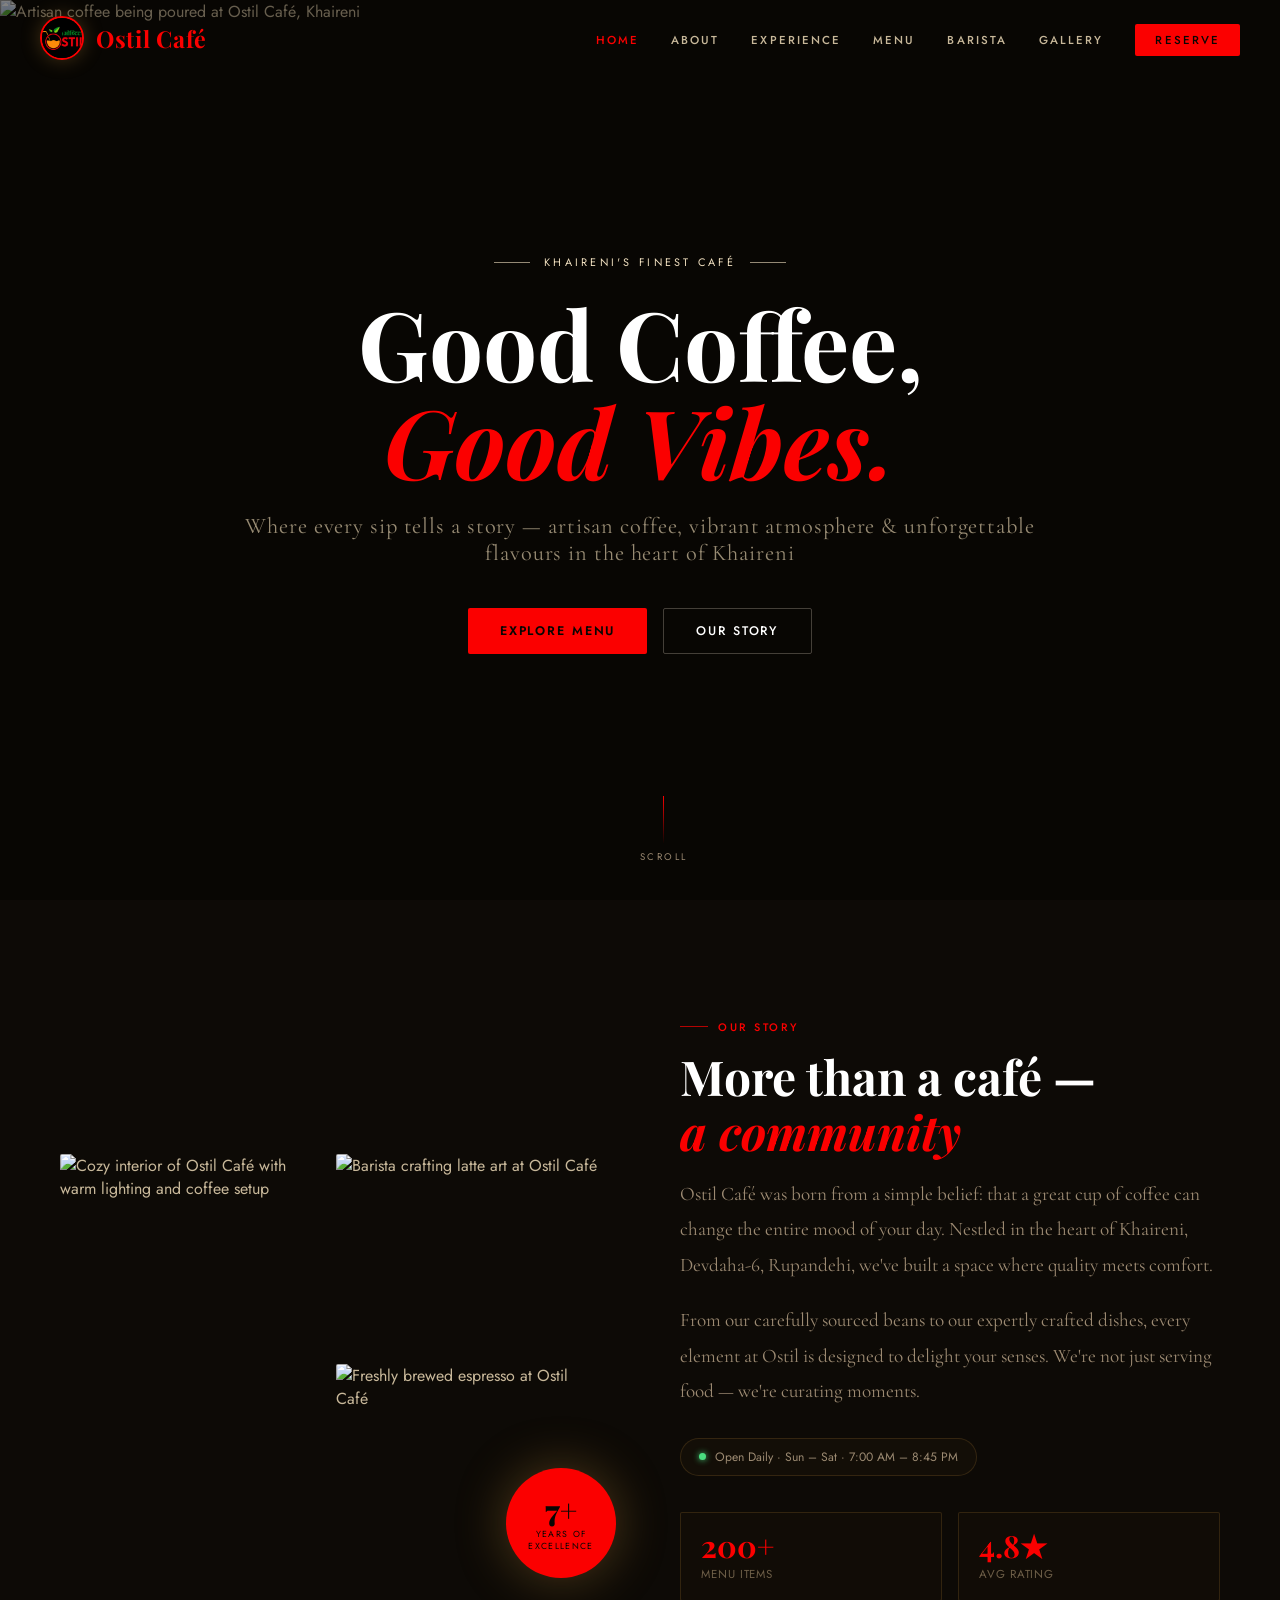
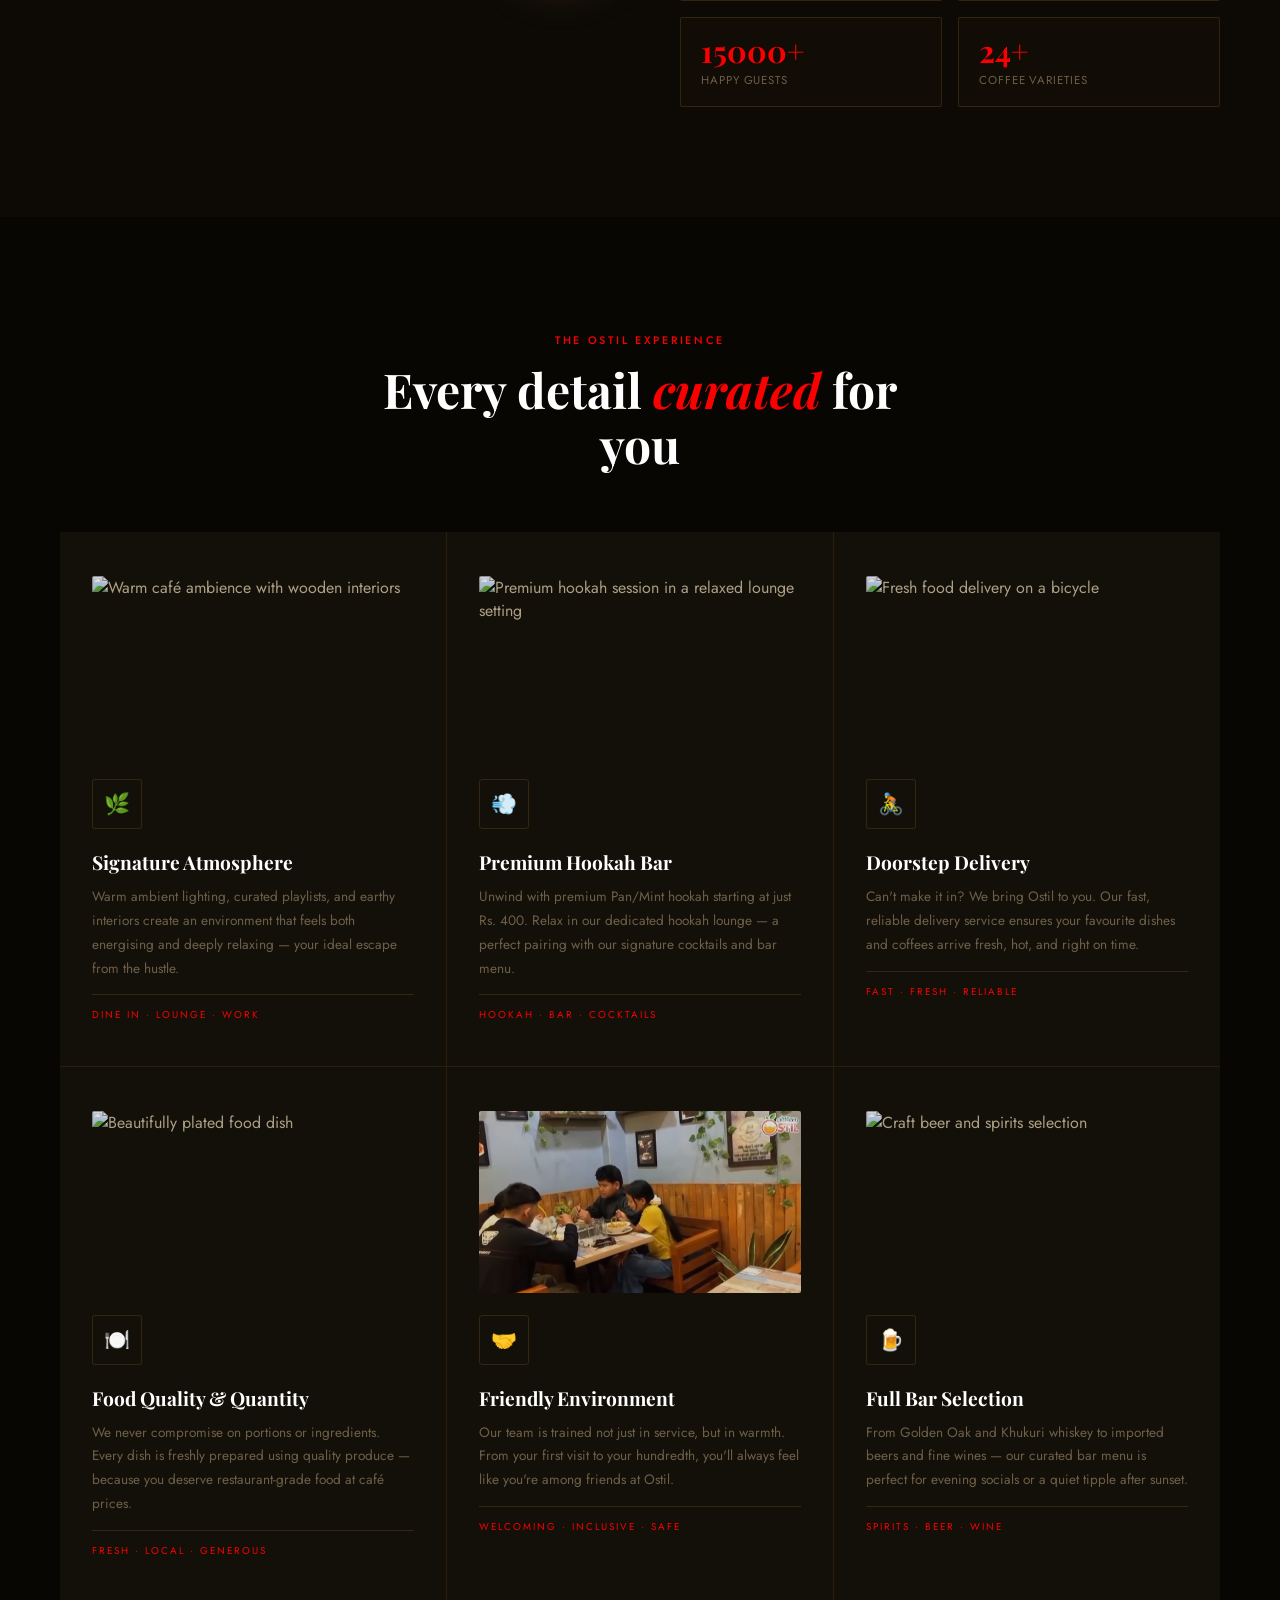
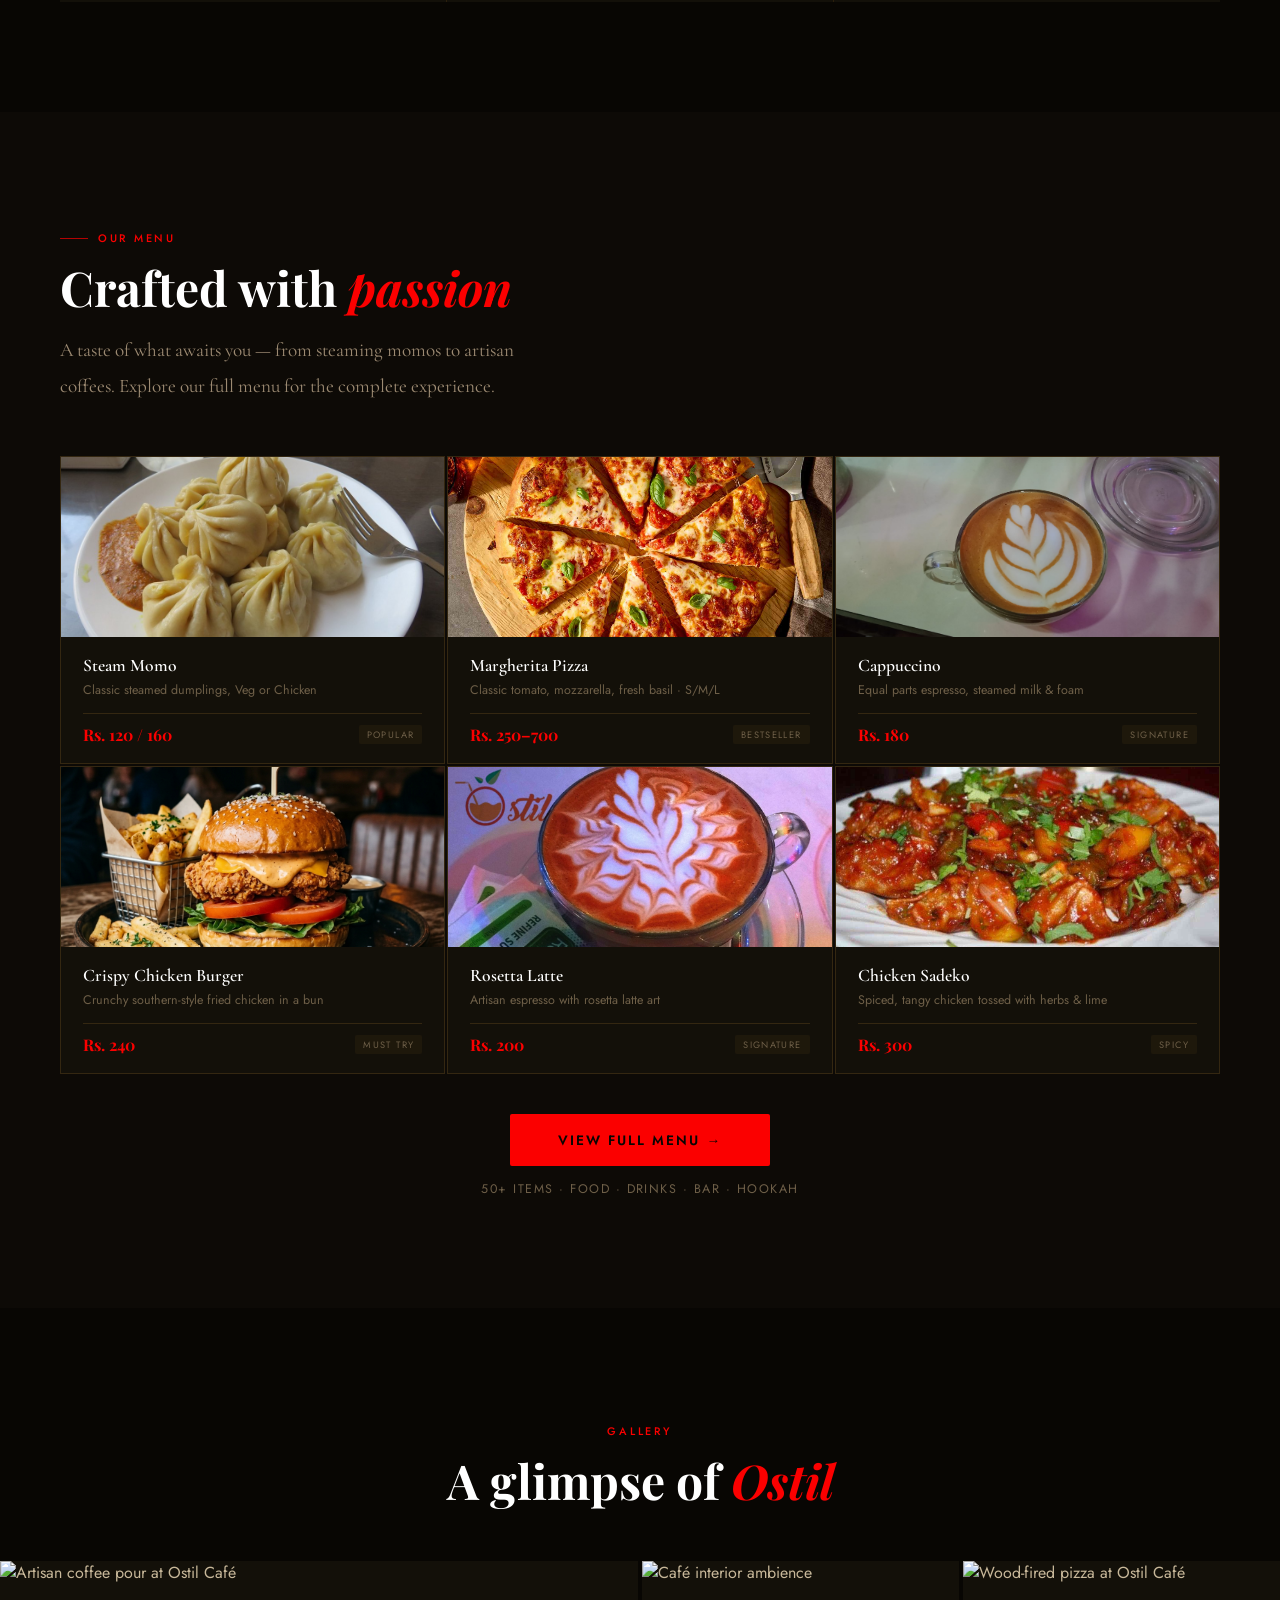
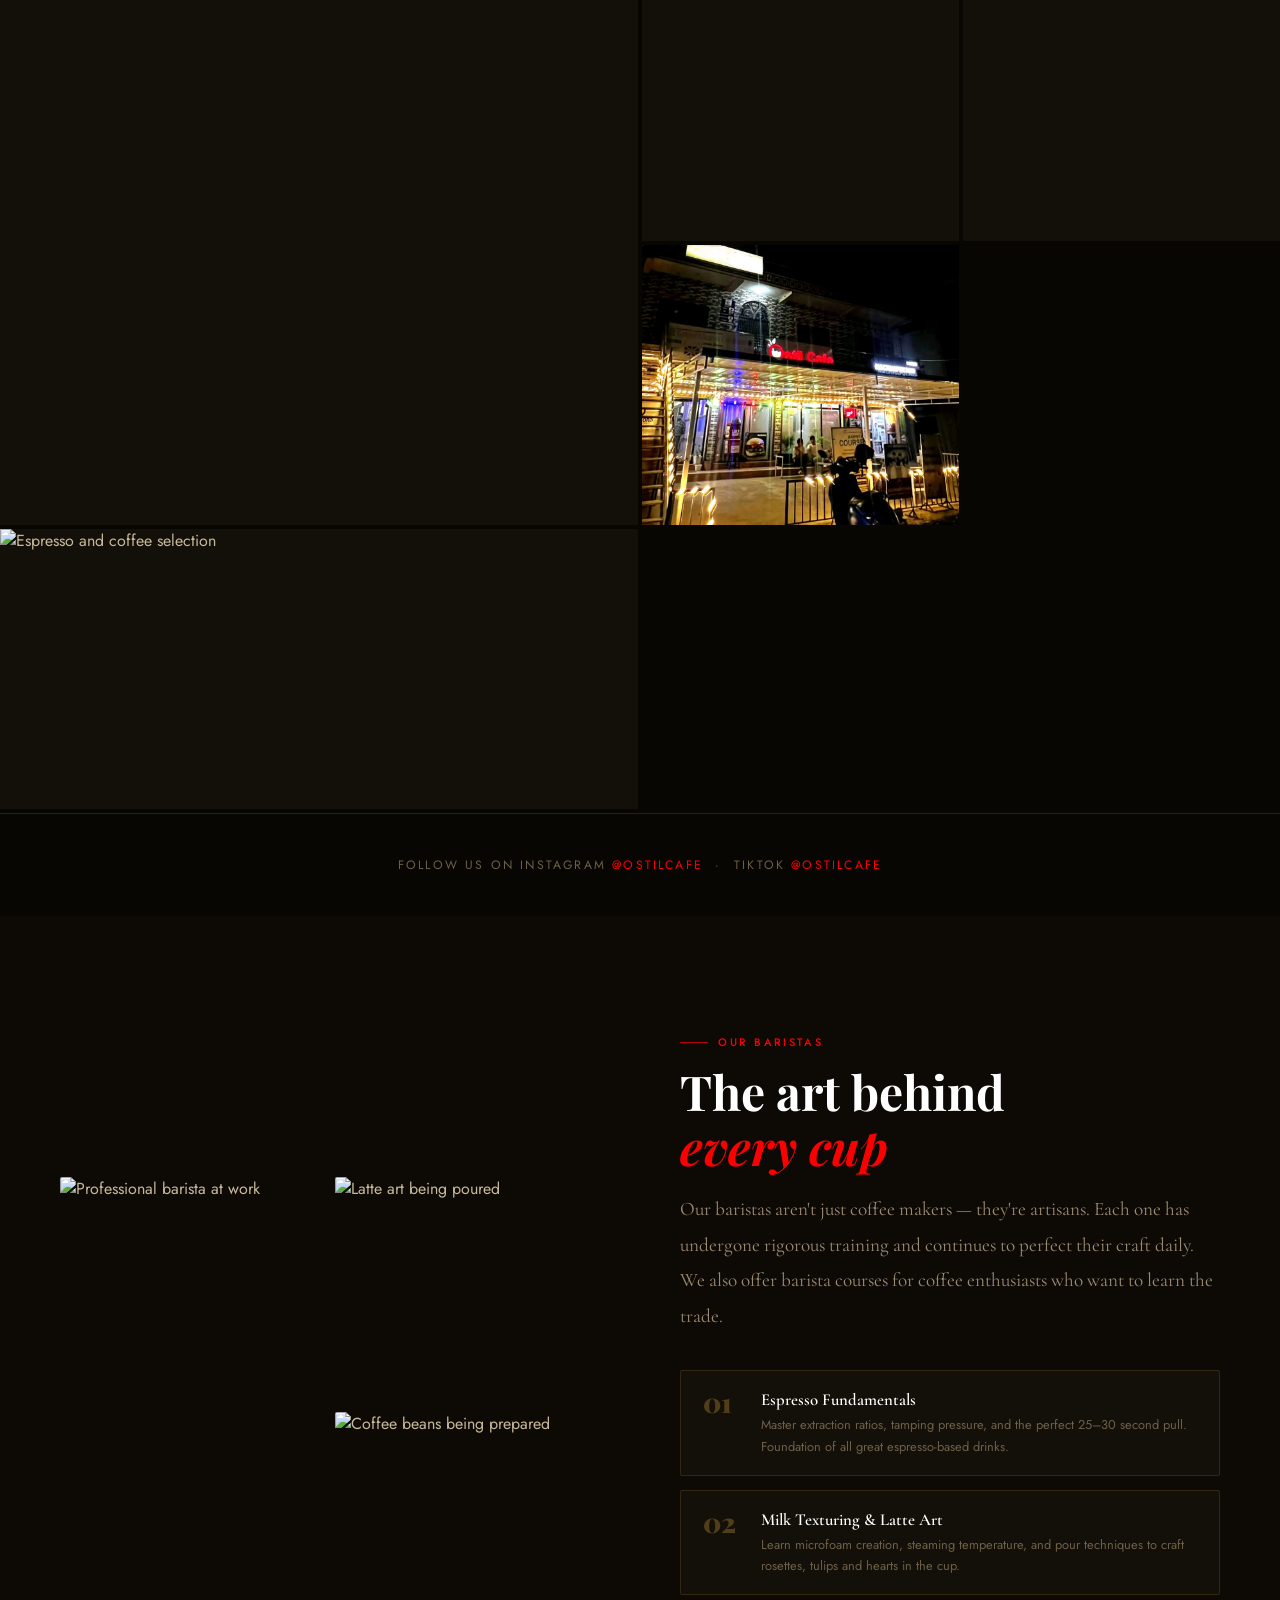
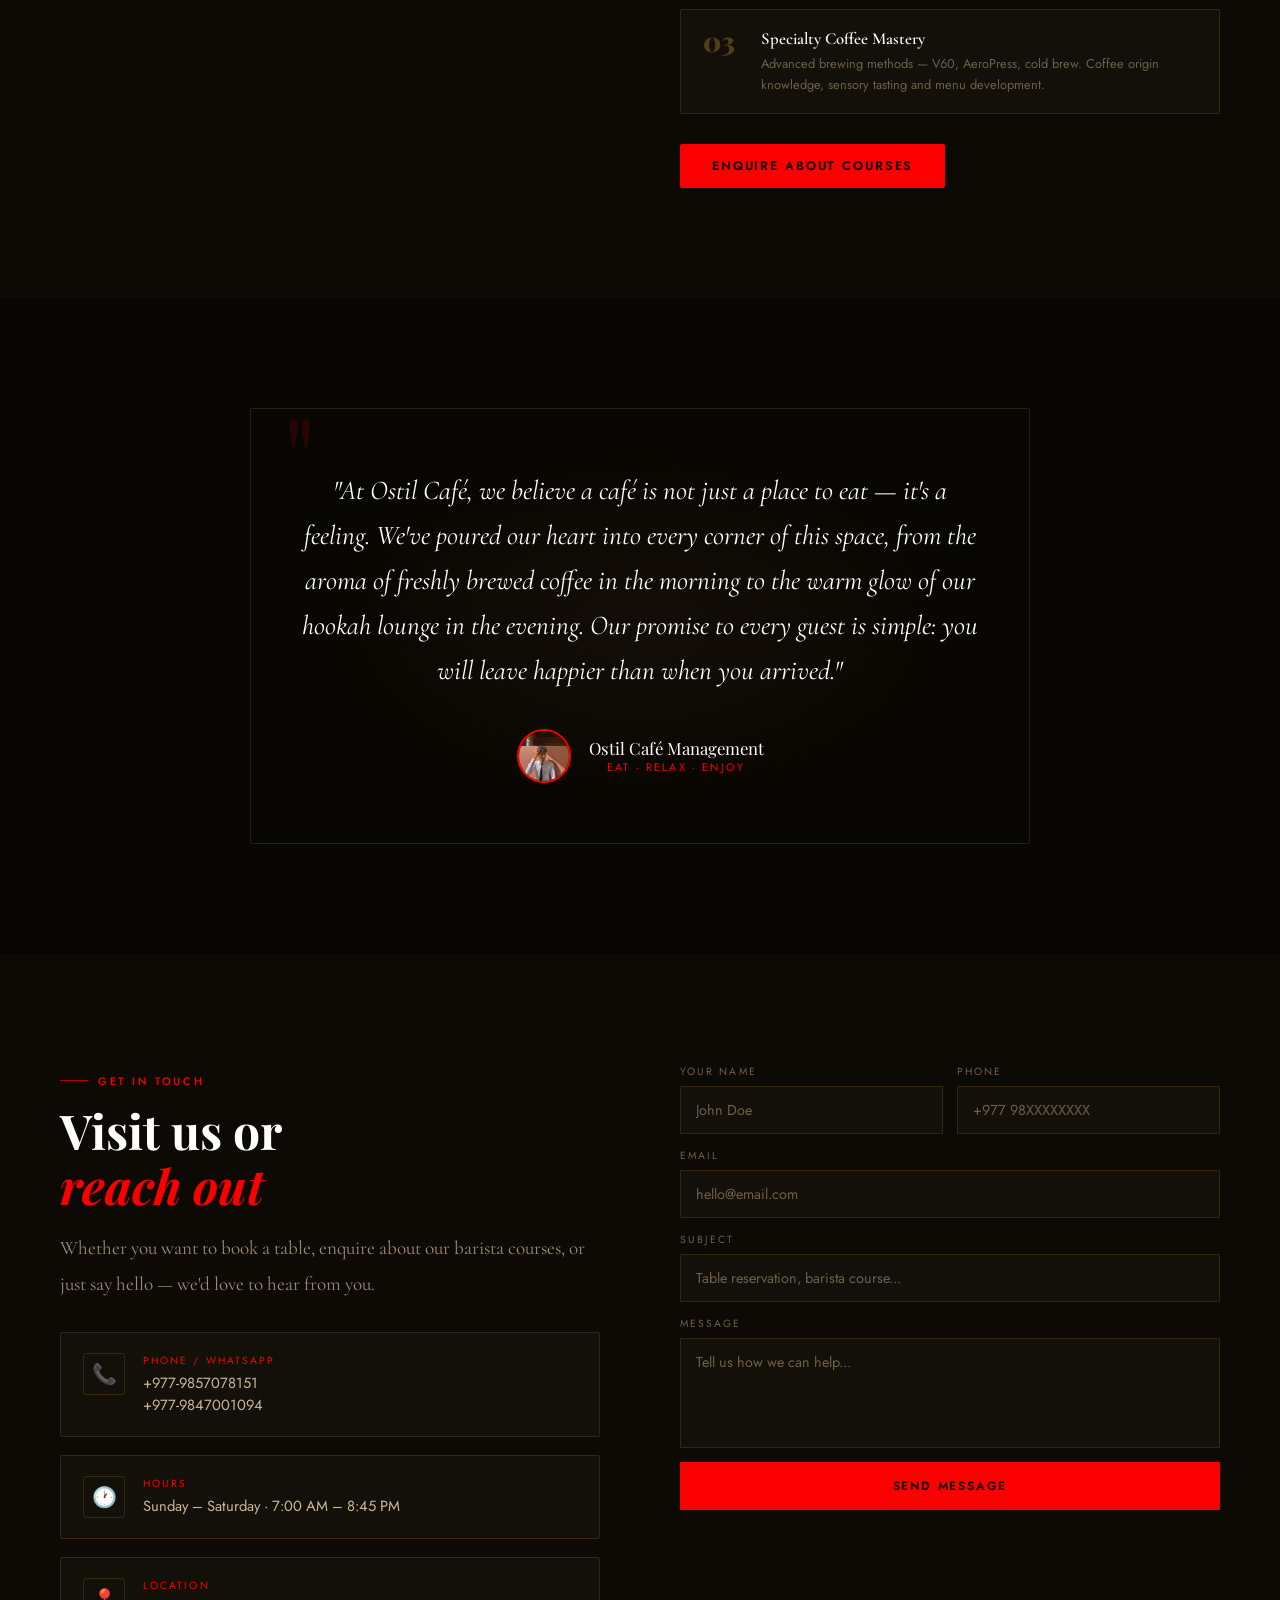
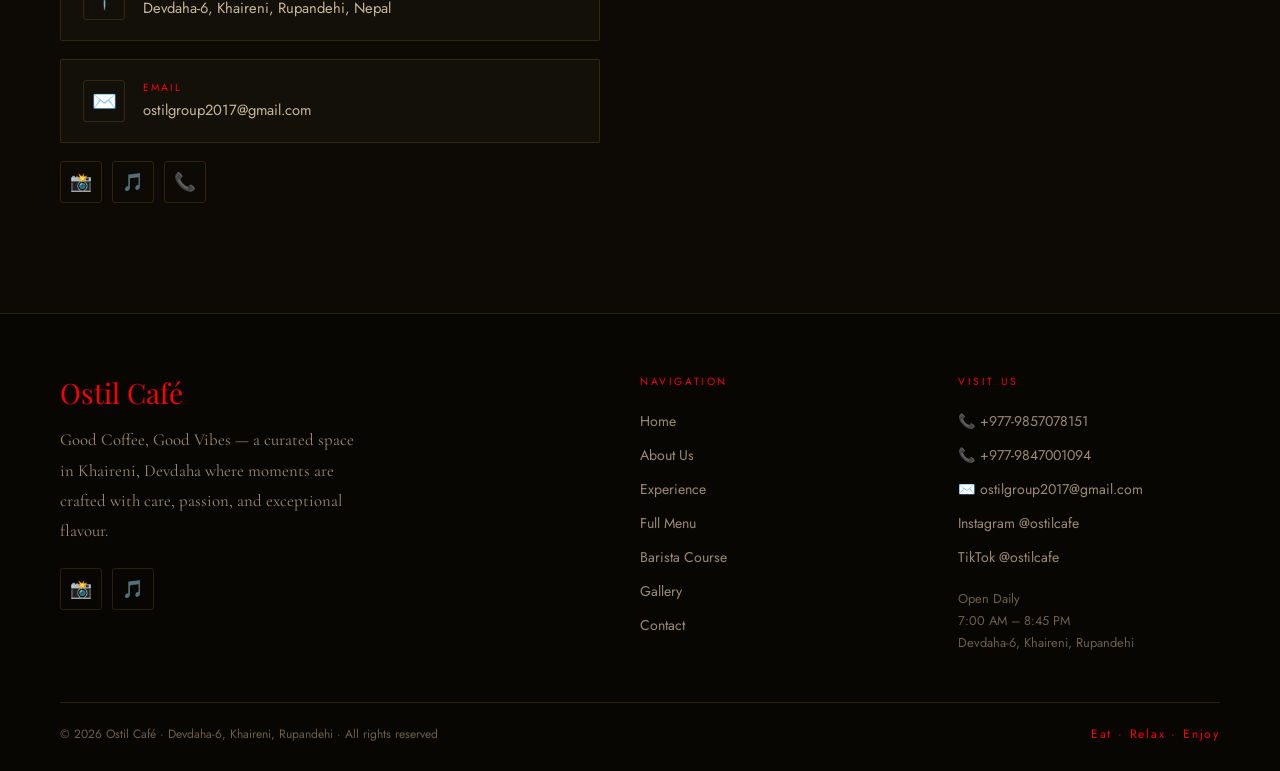
==== commit a51cccbc: "items number and customer fix" ====
--- a/index.html
+++ b/index.html
@@ -183,9 +183,9 @@
           <span>Open Daily · Sun – Sat · 7:00 AM – 8:45 PM</span>
         </div>
         <div class="about-stats">
-          <div class="stat"><div class="stat-num">50+</div><div class="stat-lbl">Menu Items</div></div>
+          <div class="stat"><div class="stat-num">200+</div><div class="stat-lbl">Menu Items</div></div>
           <div class="stat"><div class="stat-num">4.8★</div><div class="stat-lbl">Avg Rating</div></div>
-          <div class="stat"><div class="stat-num">1000+</div><div class="stat-lbl">Happy Guests</div></div>
+          <div class="stat"><div class="stat-num">15000+</div><div class="stat-lbl">Happy Guests</div></div>
           <div class="stat"><div class="stat-num">24+</div><div class="stat-lbl">Coffee Varieties</div></div>
         </div>
       </div>
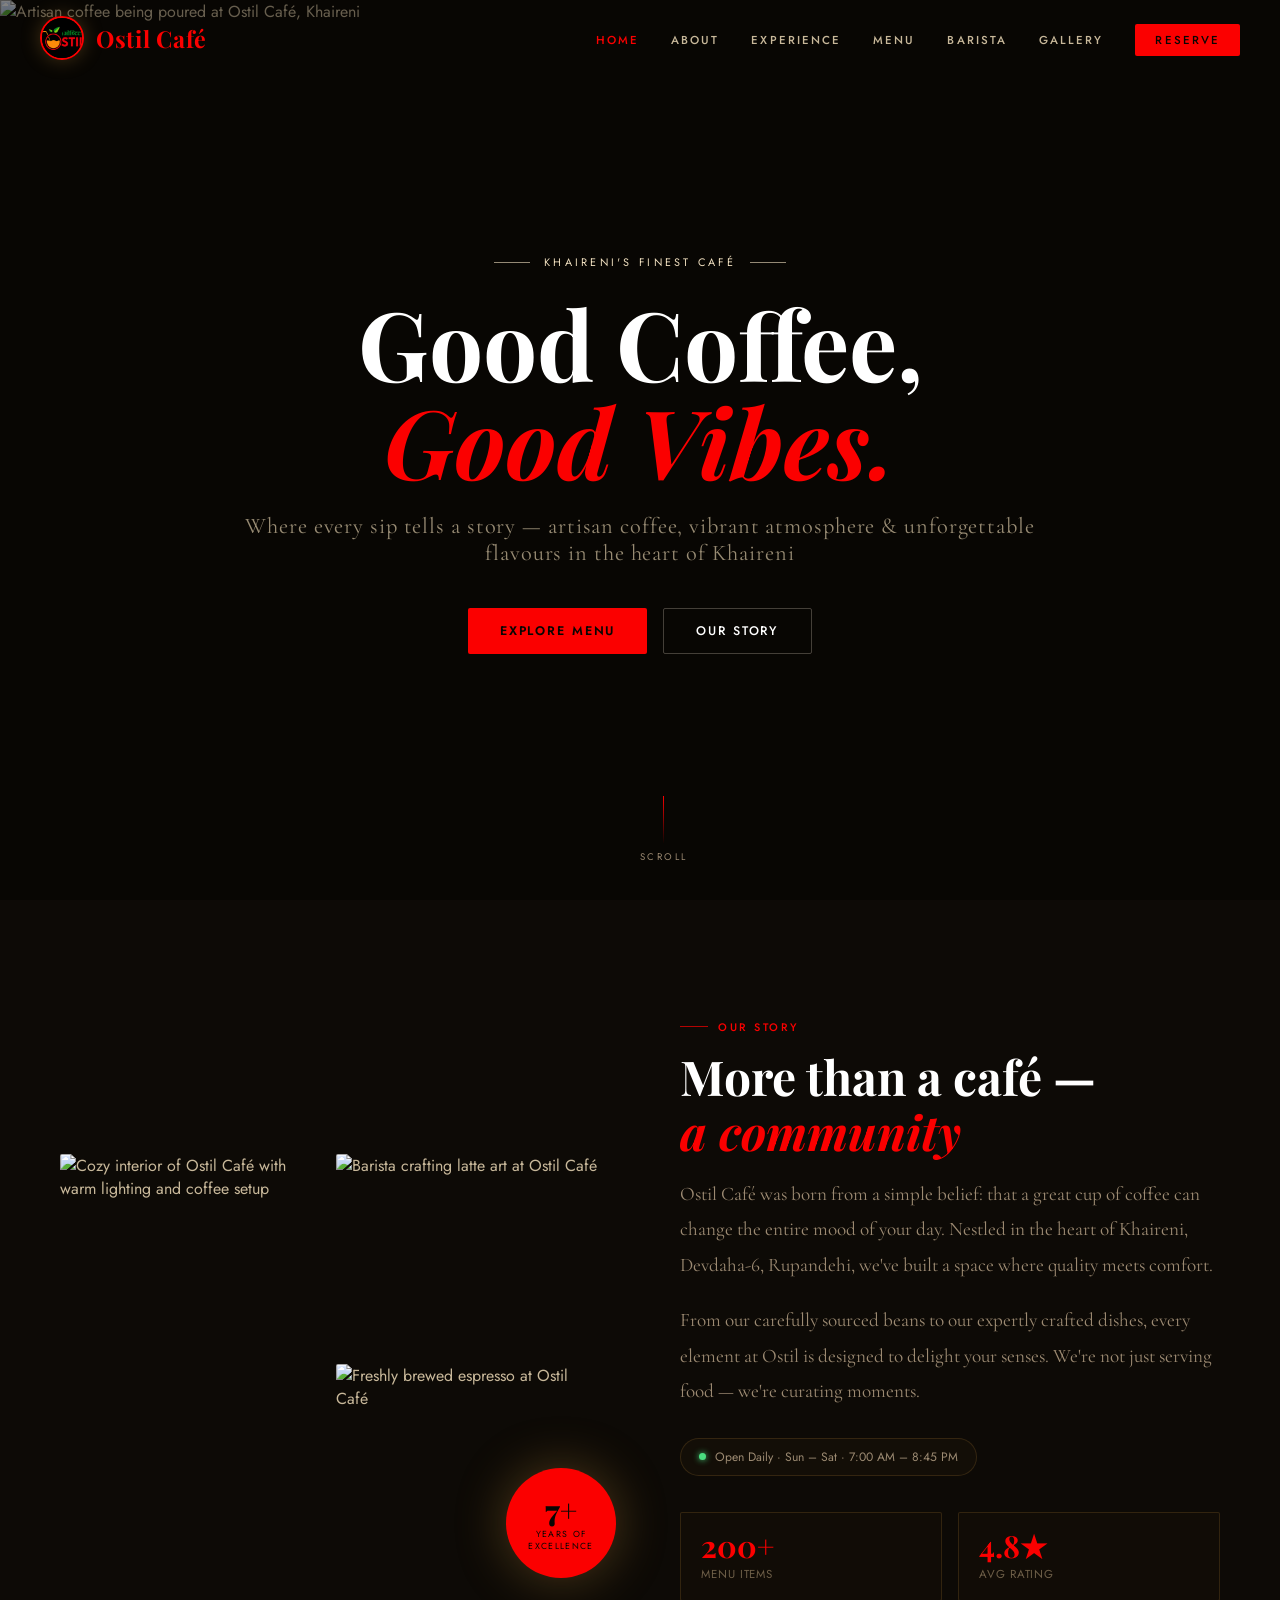
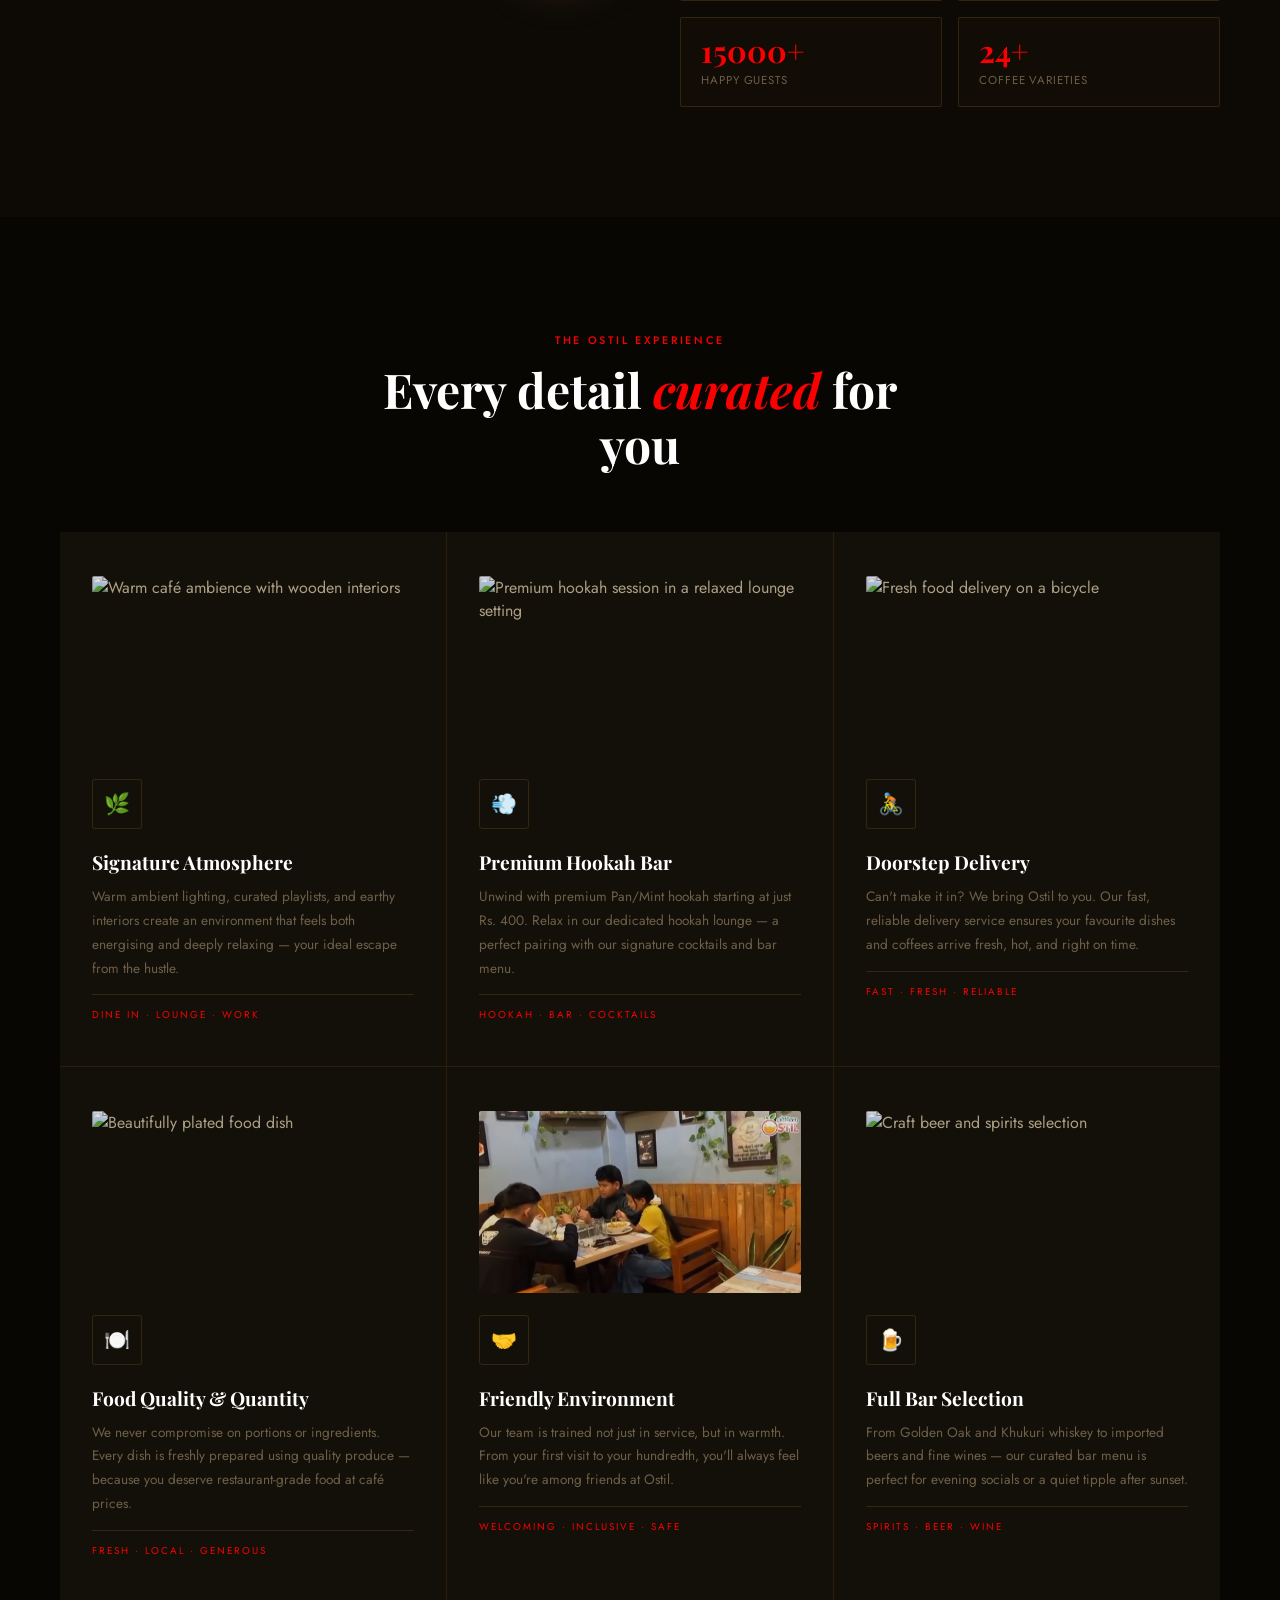
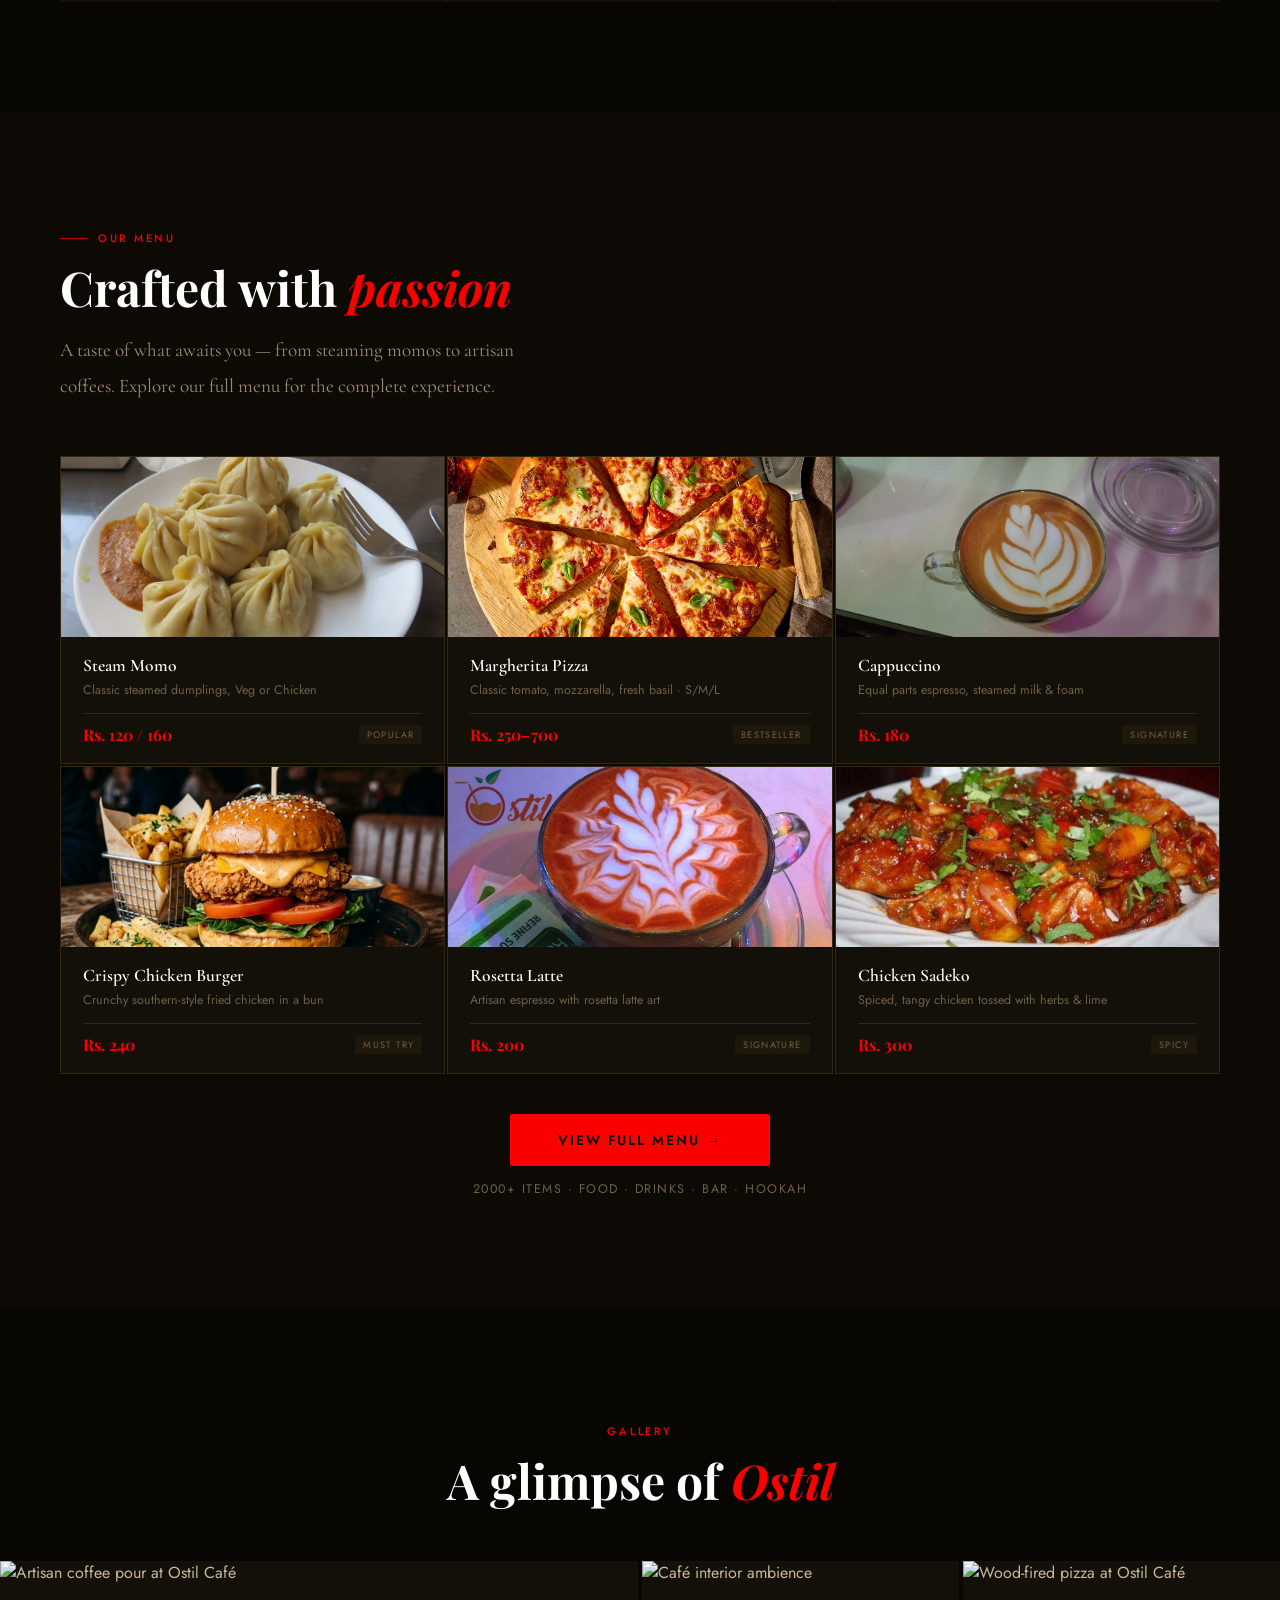
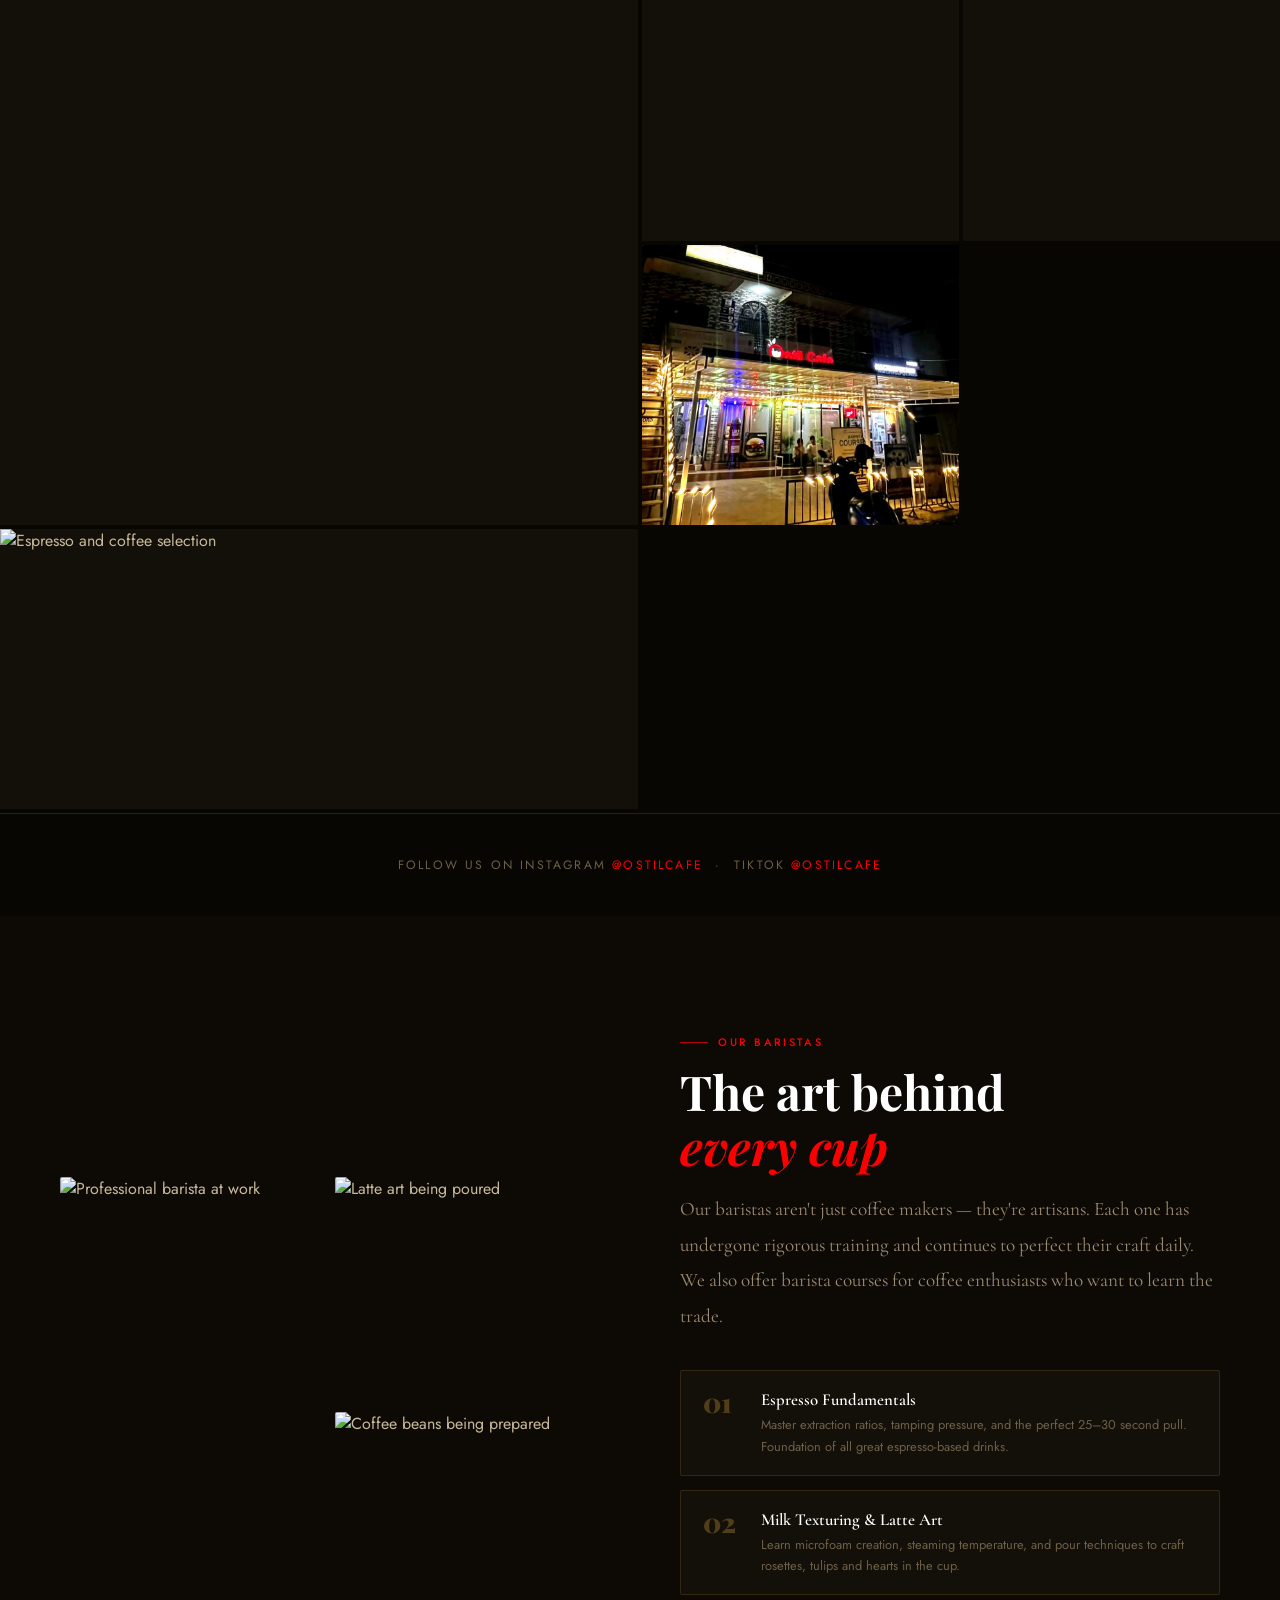
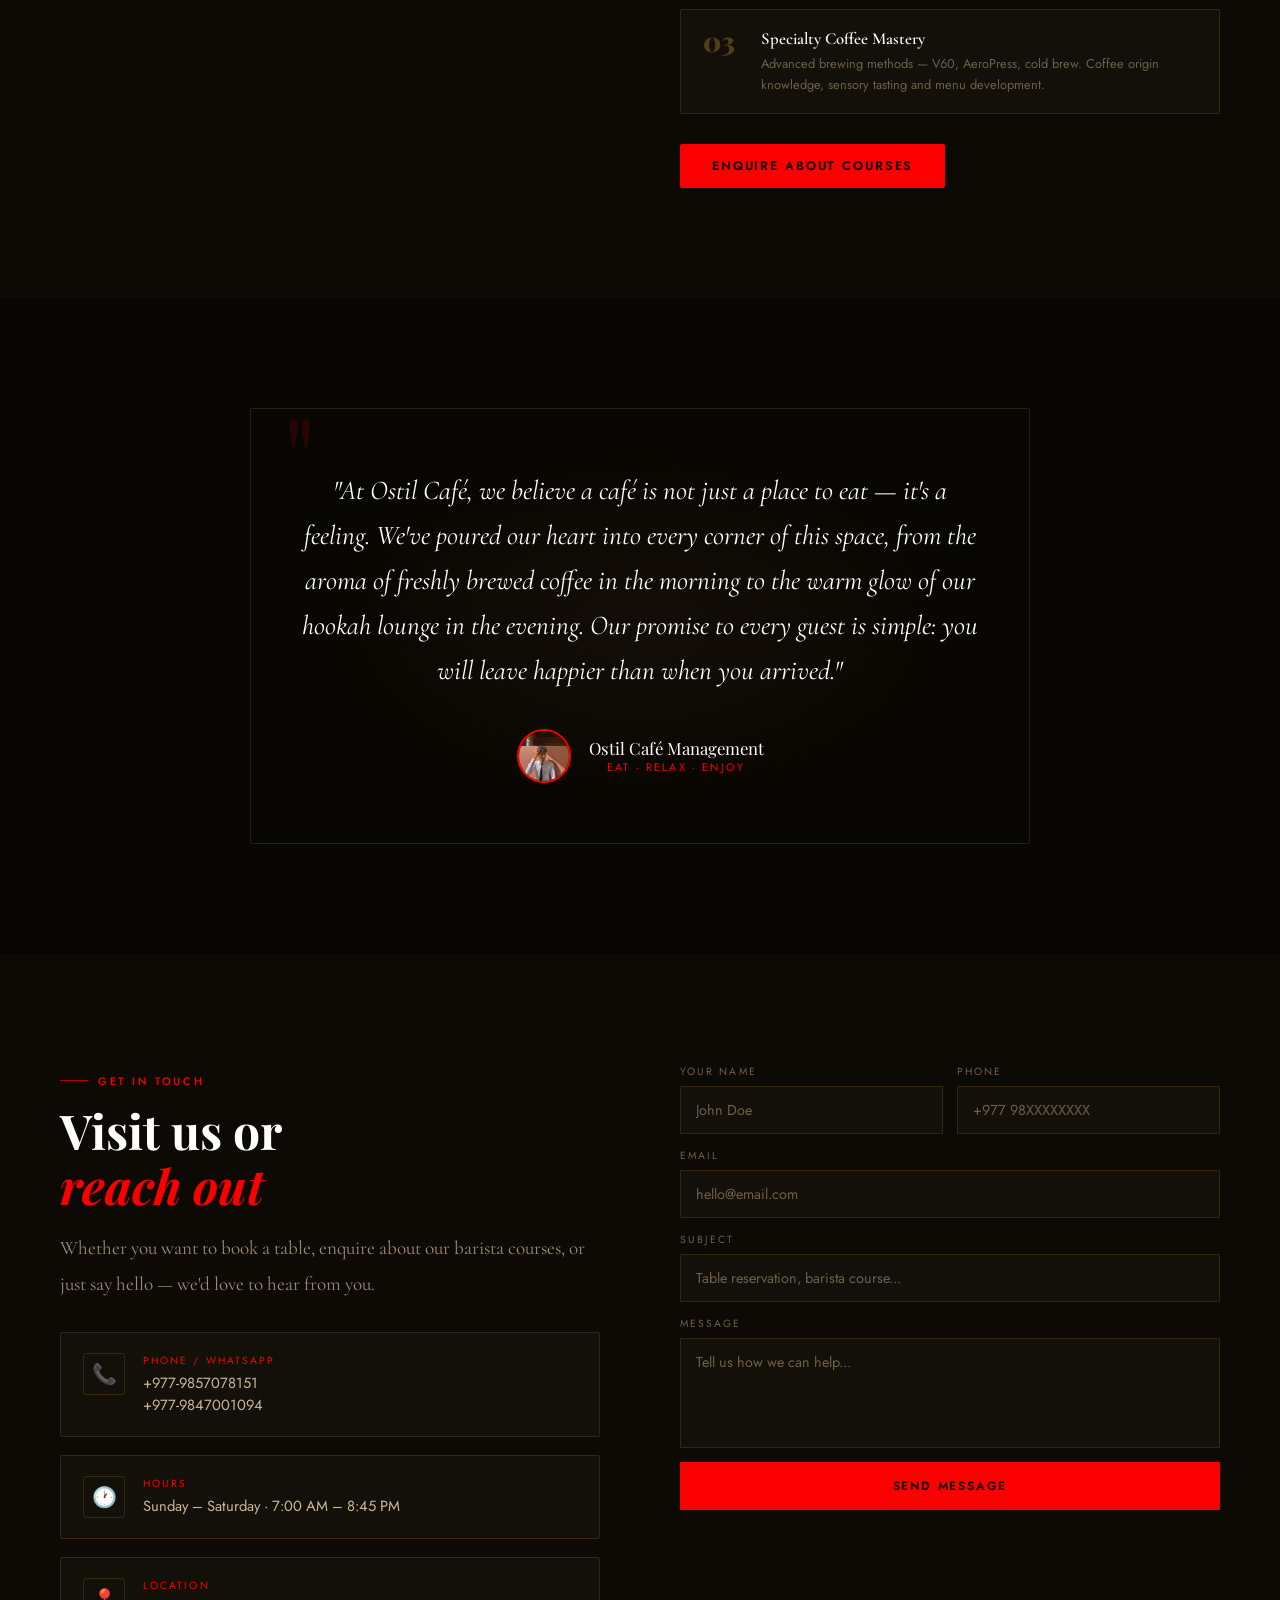
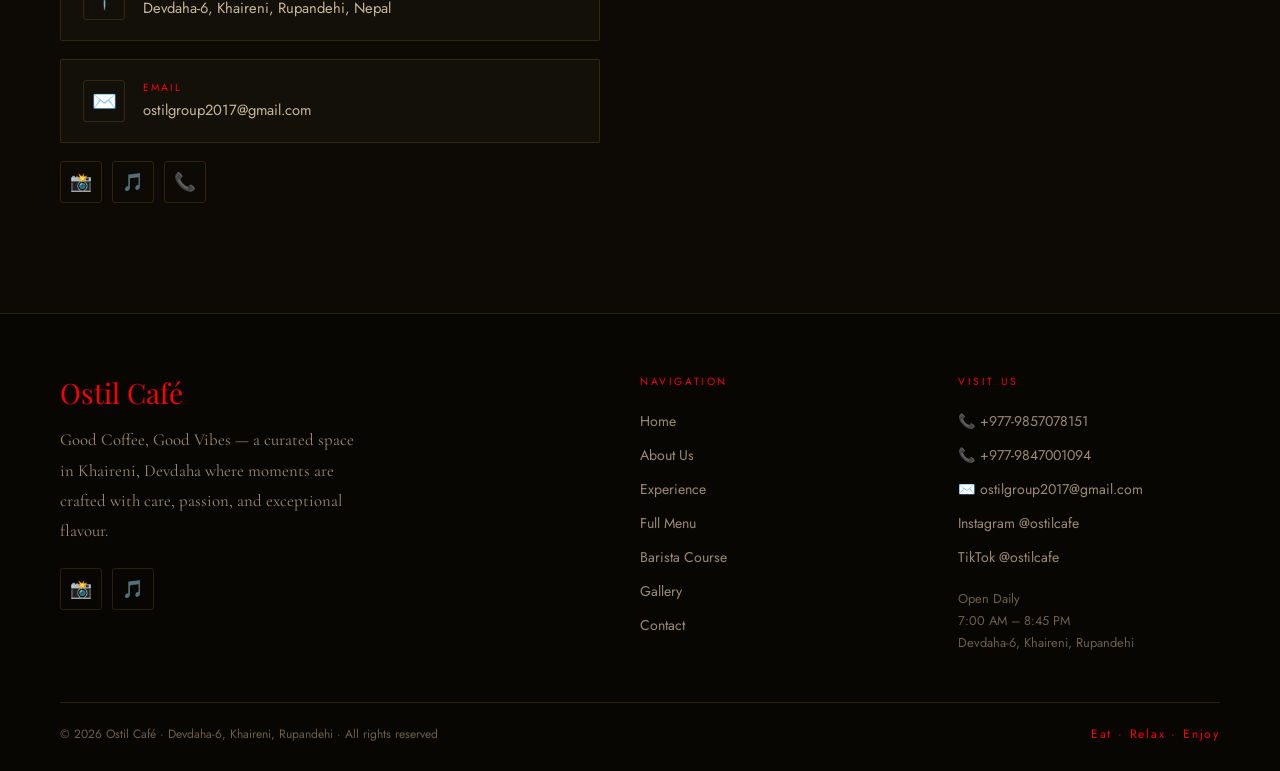
==== commit 9af0fbd1: "items number  fix" ====
--- a/index.html
+++ b/index.html
@@ -350,7 +350,7 @@
       <a href="menu.html" class="btn-primary" style="font-size:.85rem;padding:16px 48px">
         View Full Menu →
       </a>
-      <p style="margin-top:14px;font-size:.78rem;color:var(--muted);letter-spacing:.12em">50+ ITEMS · FOOD · DRINKS · BAR · HOOKAH</p>
+      <p style="margin-top:14px;font-size:.78rem;color:var(--muted);letter-spacing:.12em">2000+ ITEMS · FOOD · DRINKS · BAR · HOOKAH</p>
     </div>
   </div>
 </section>
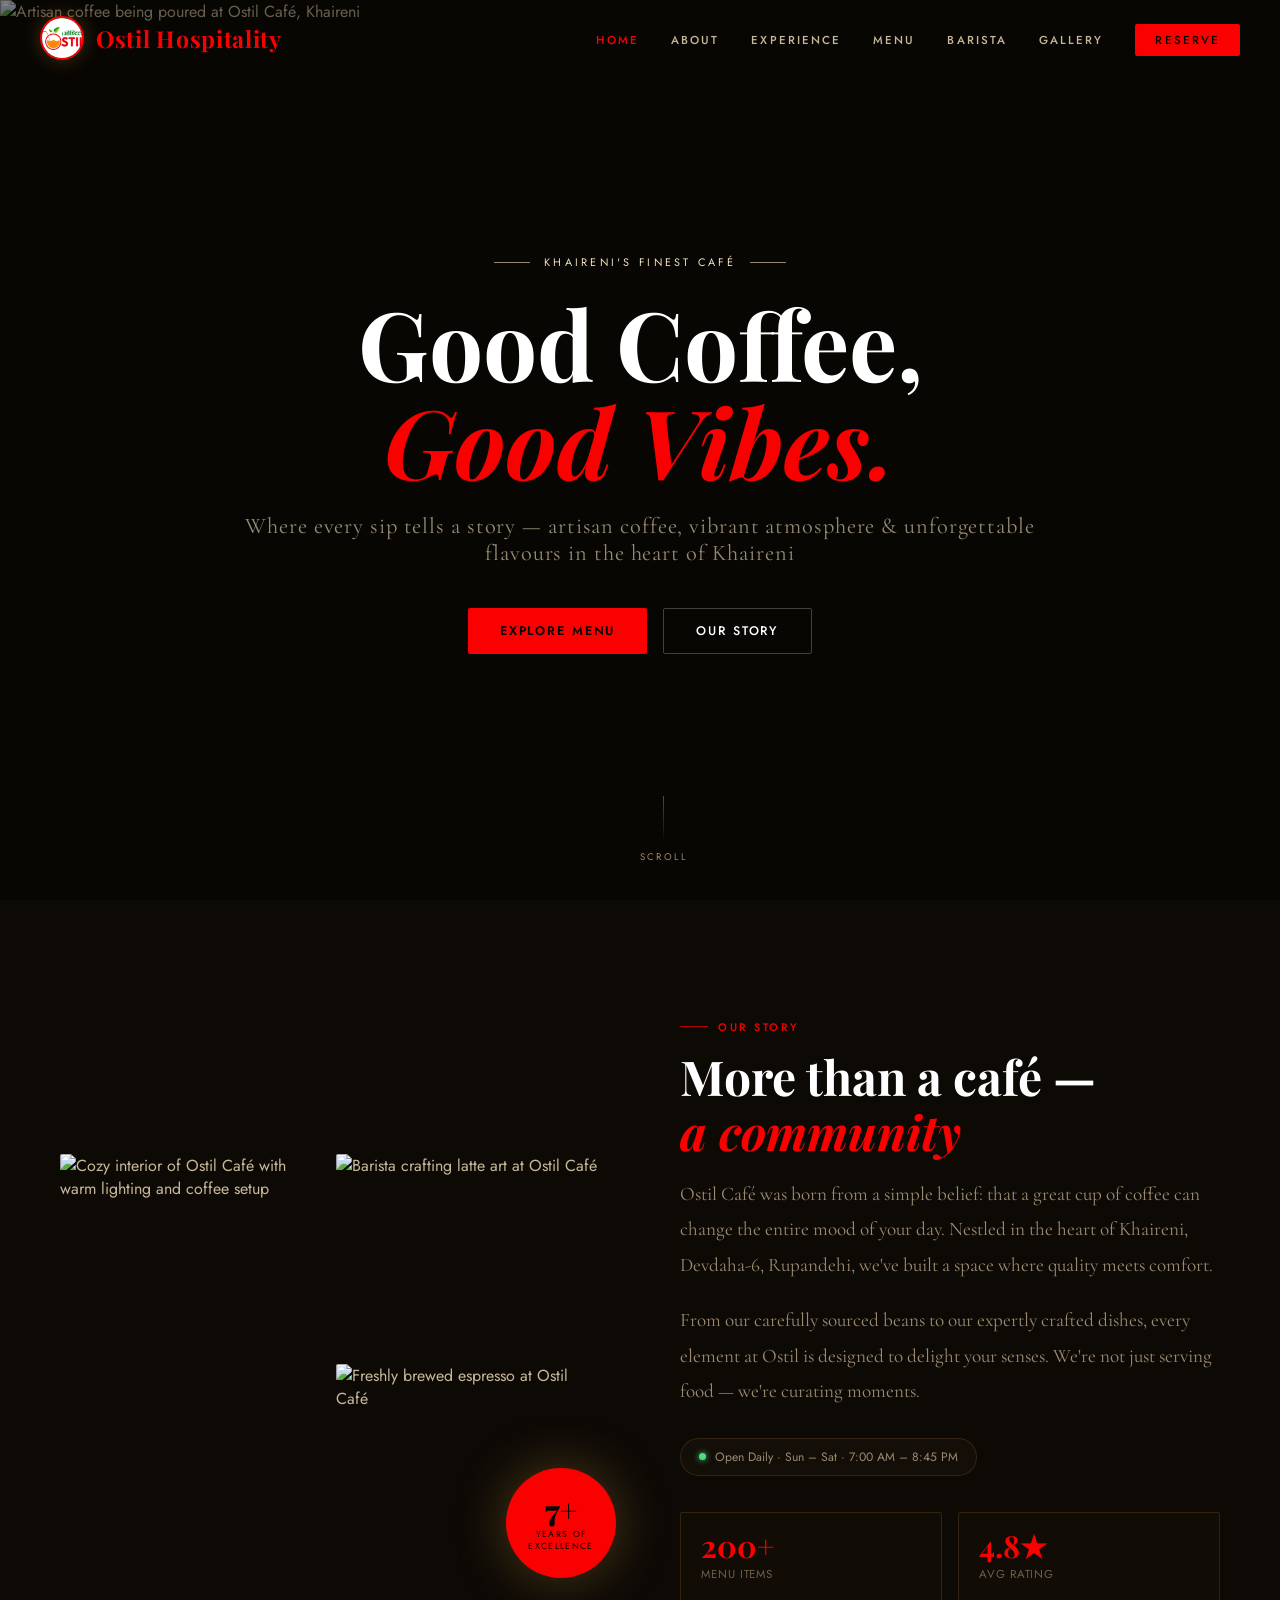
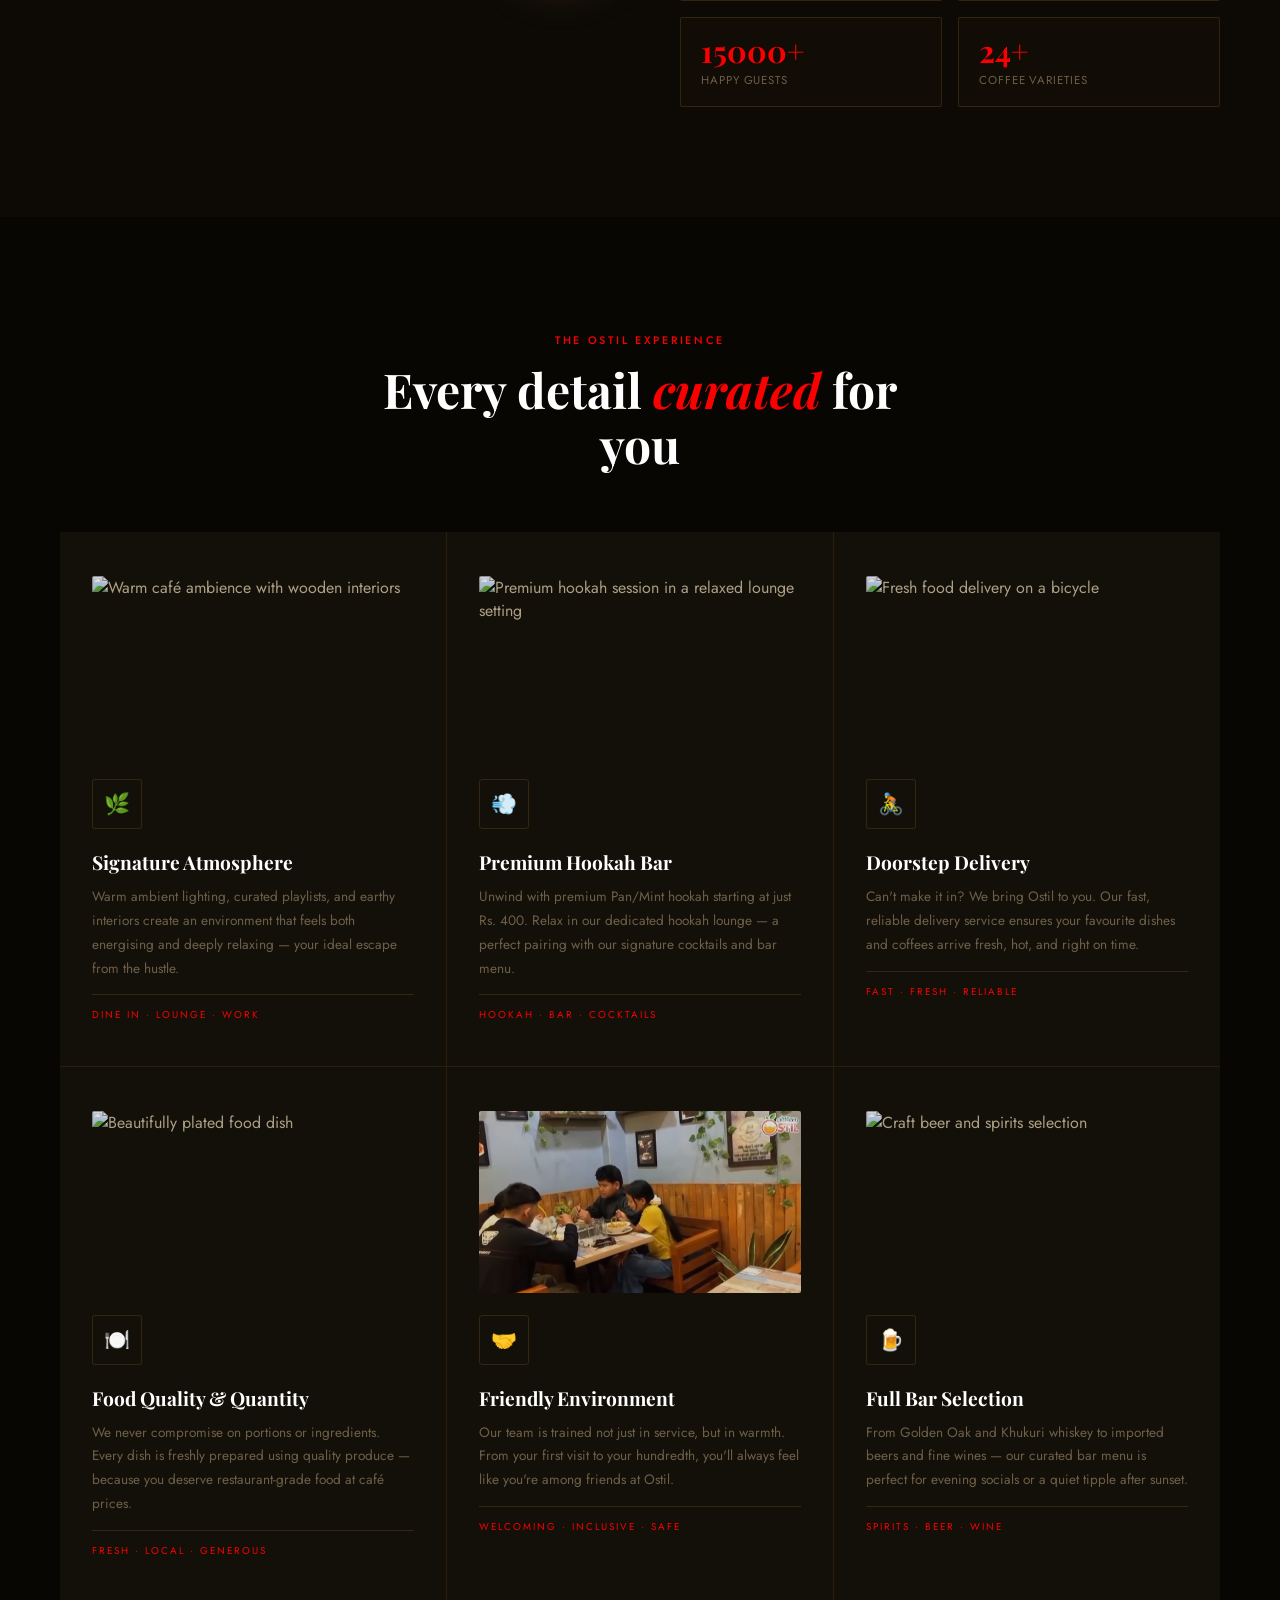
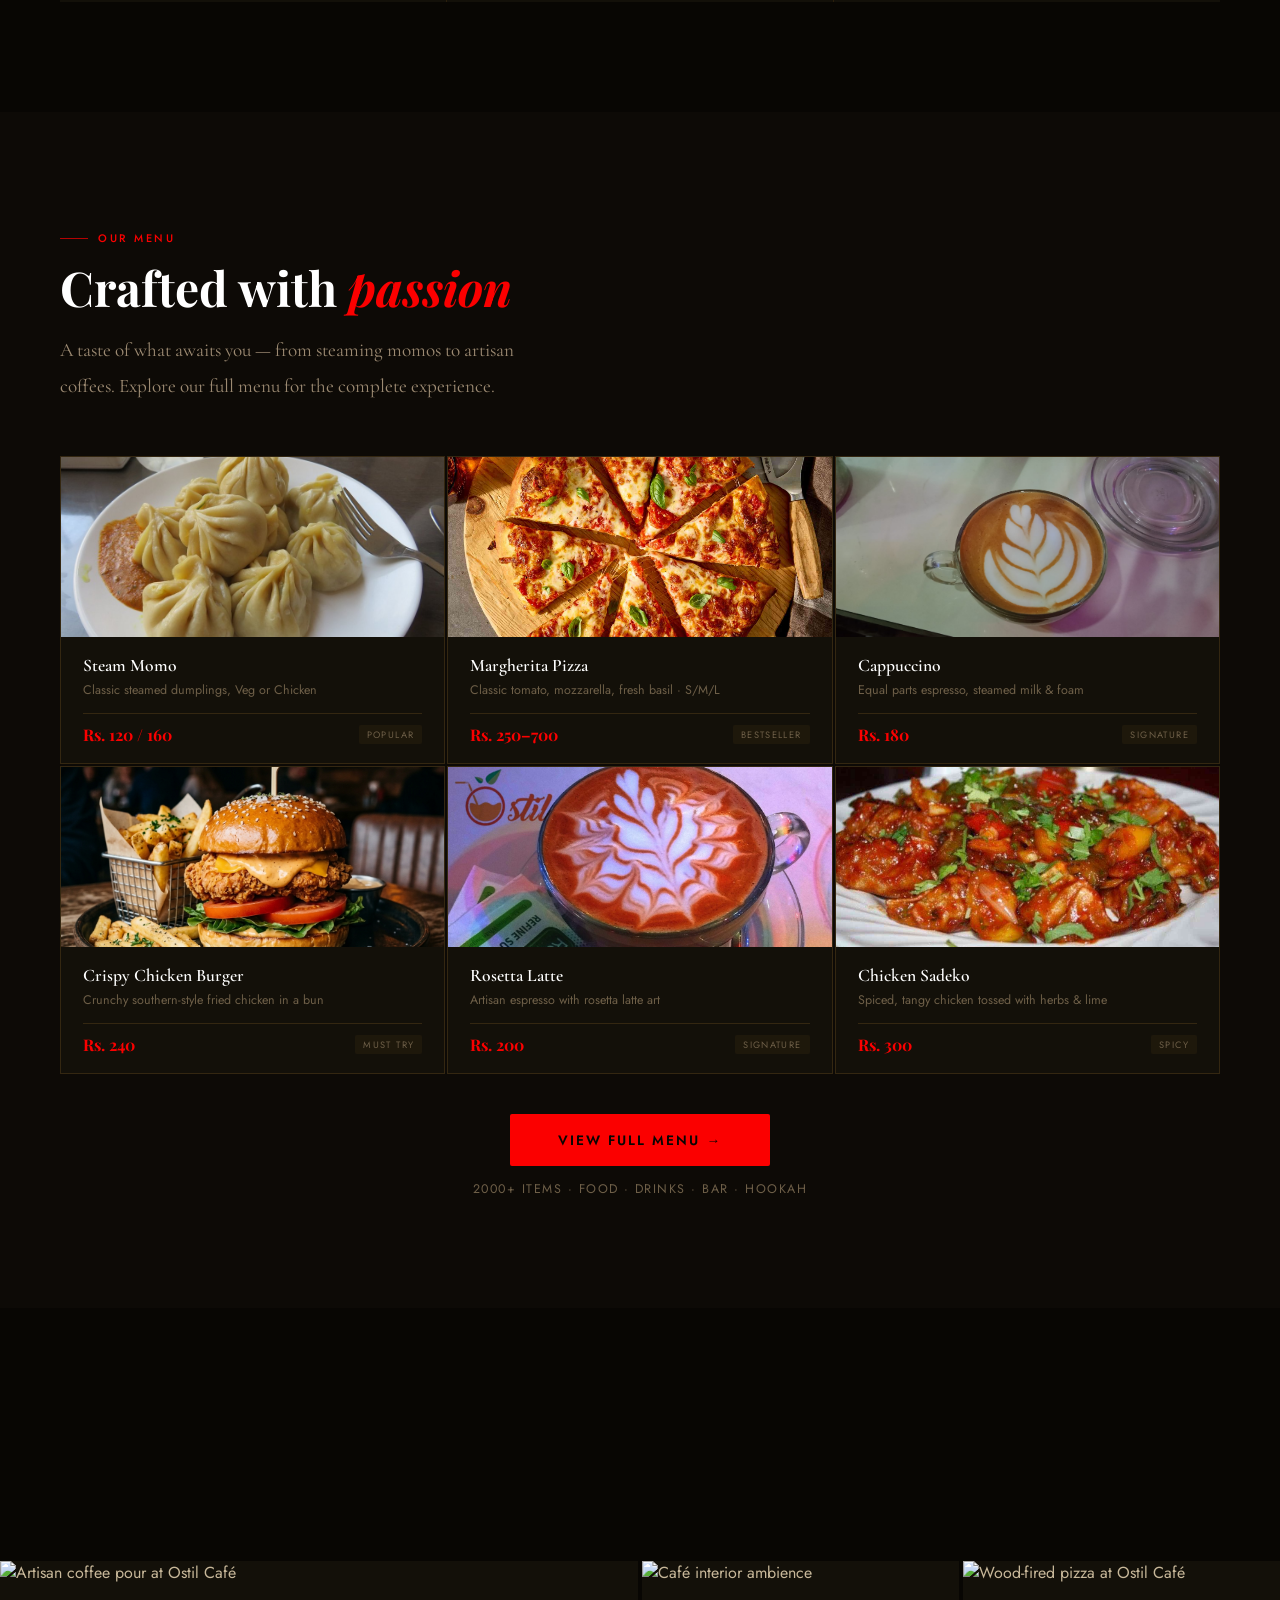
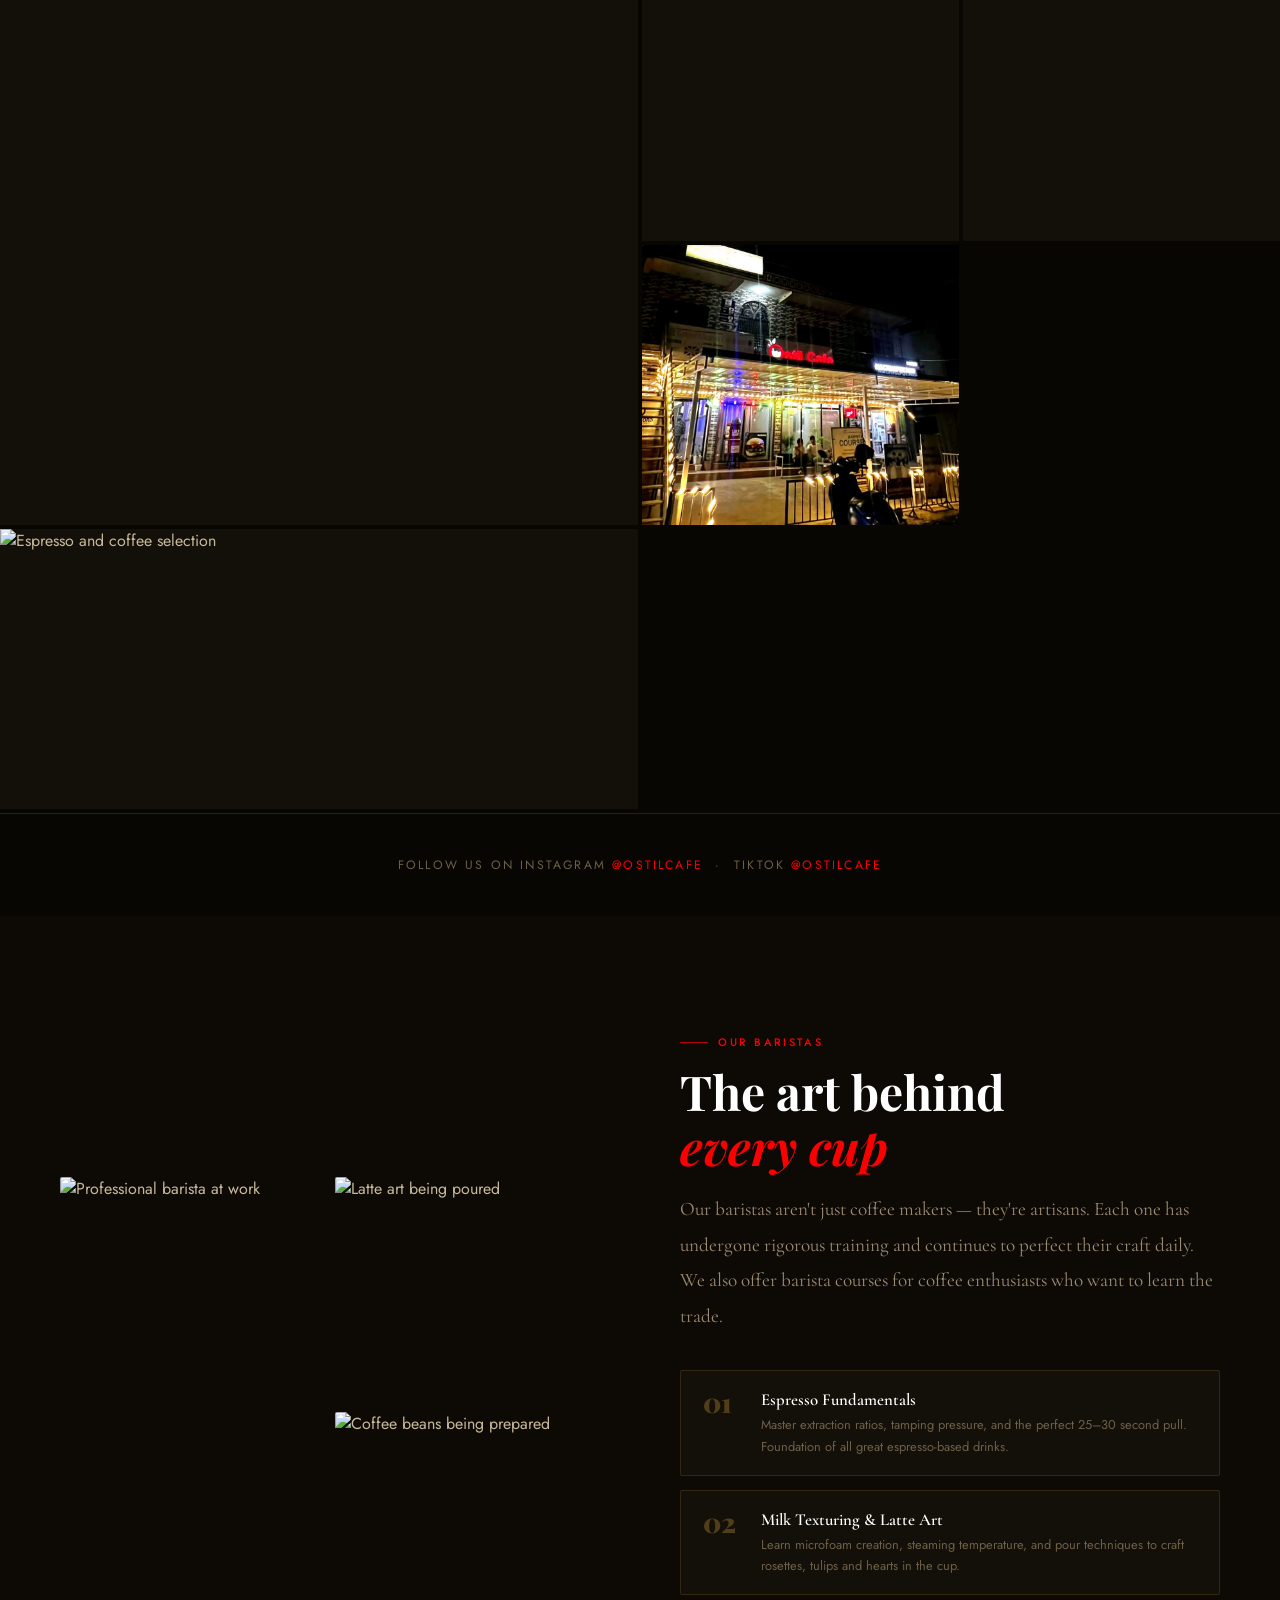
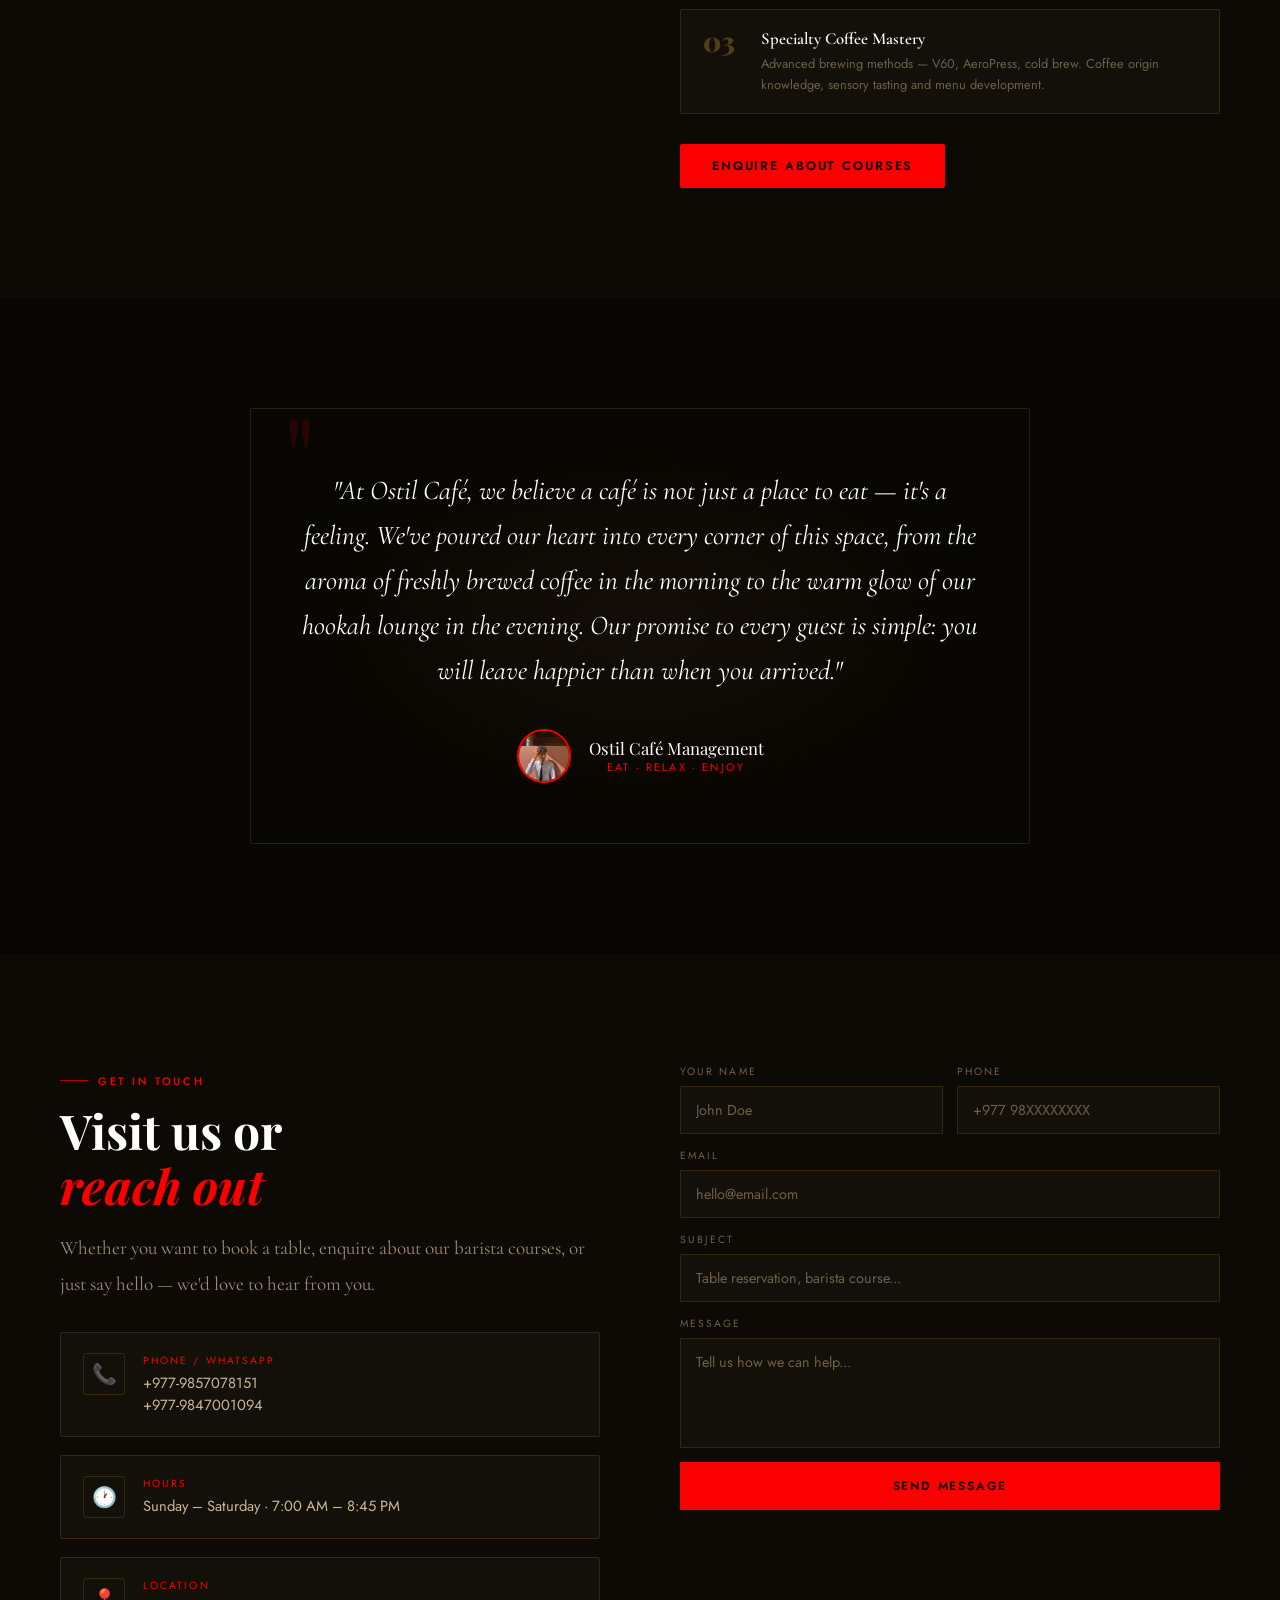
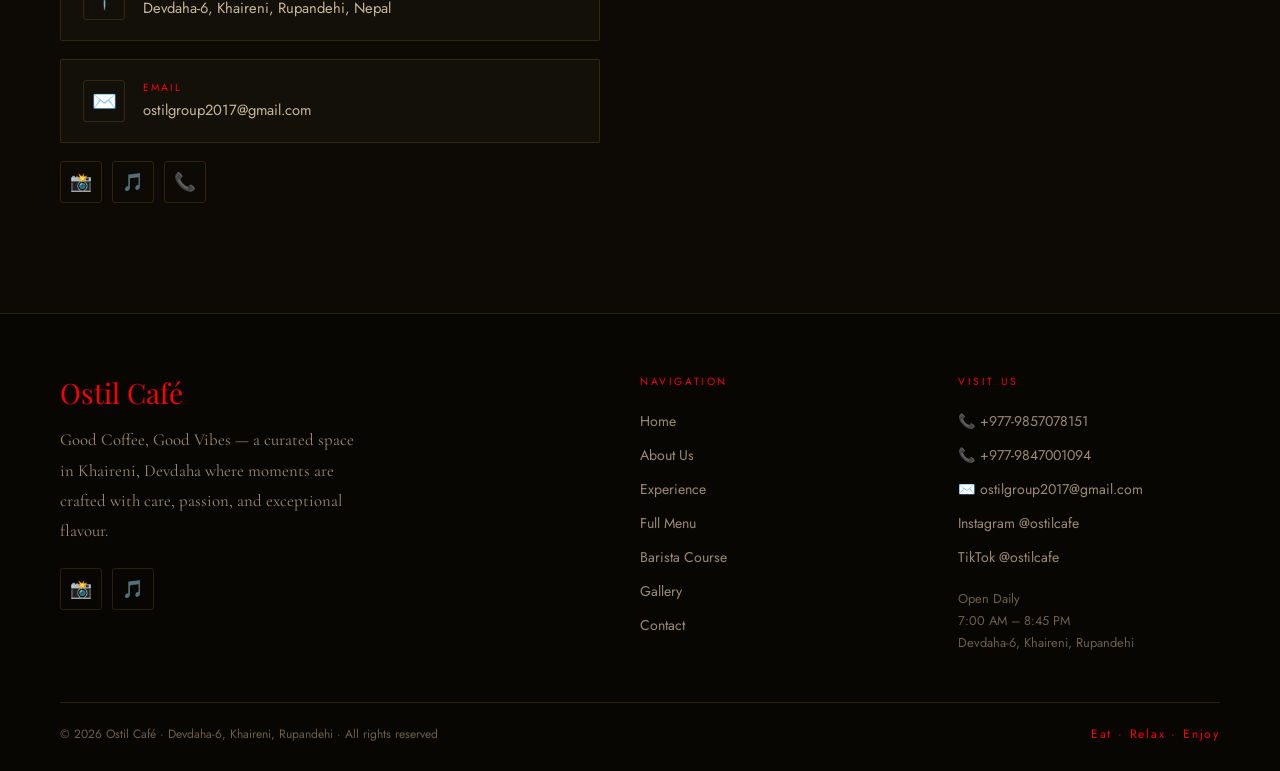
==== commit 44d5bc2c: "hospitality and logo color" ====
--- a/index.html
+++ b/index.html
@@ -73,7 +73,7 @@
 <nav id="navbar" role="navigation" aria-label="Main navigation">
   <a href="#home" class="nav-logo" aria-label="Ostil Café Home">
     <img src="images/ostil logo.jpeg" alt="Ostil Café Logo" class="nav-logo-img">
-    <span class="nav-logo-text">Ostil <span style="color: var(--gold);">Café</span></span>
+    <span class="nav-logo-text">Ostil <span style="color: var(--gold);">Hospitality</span></span>
   </a>
   <ul class="nav-links" id="navLinks" role="menubar">
     <li role="none"><a href="#home" role="menuitem">Home</a></li>
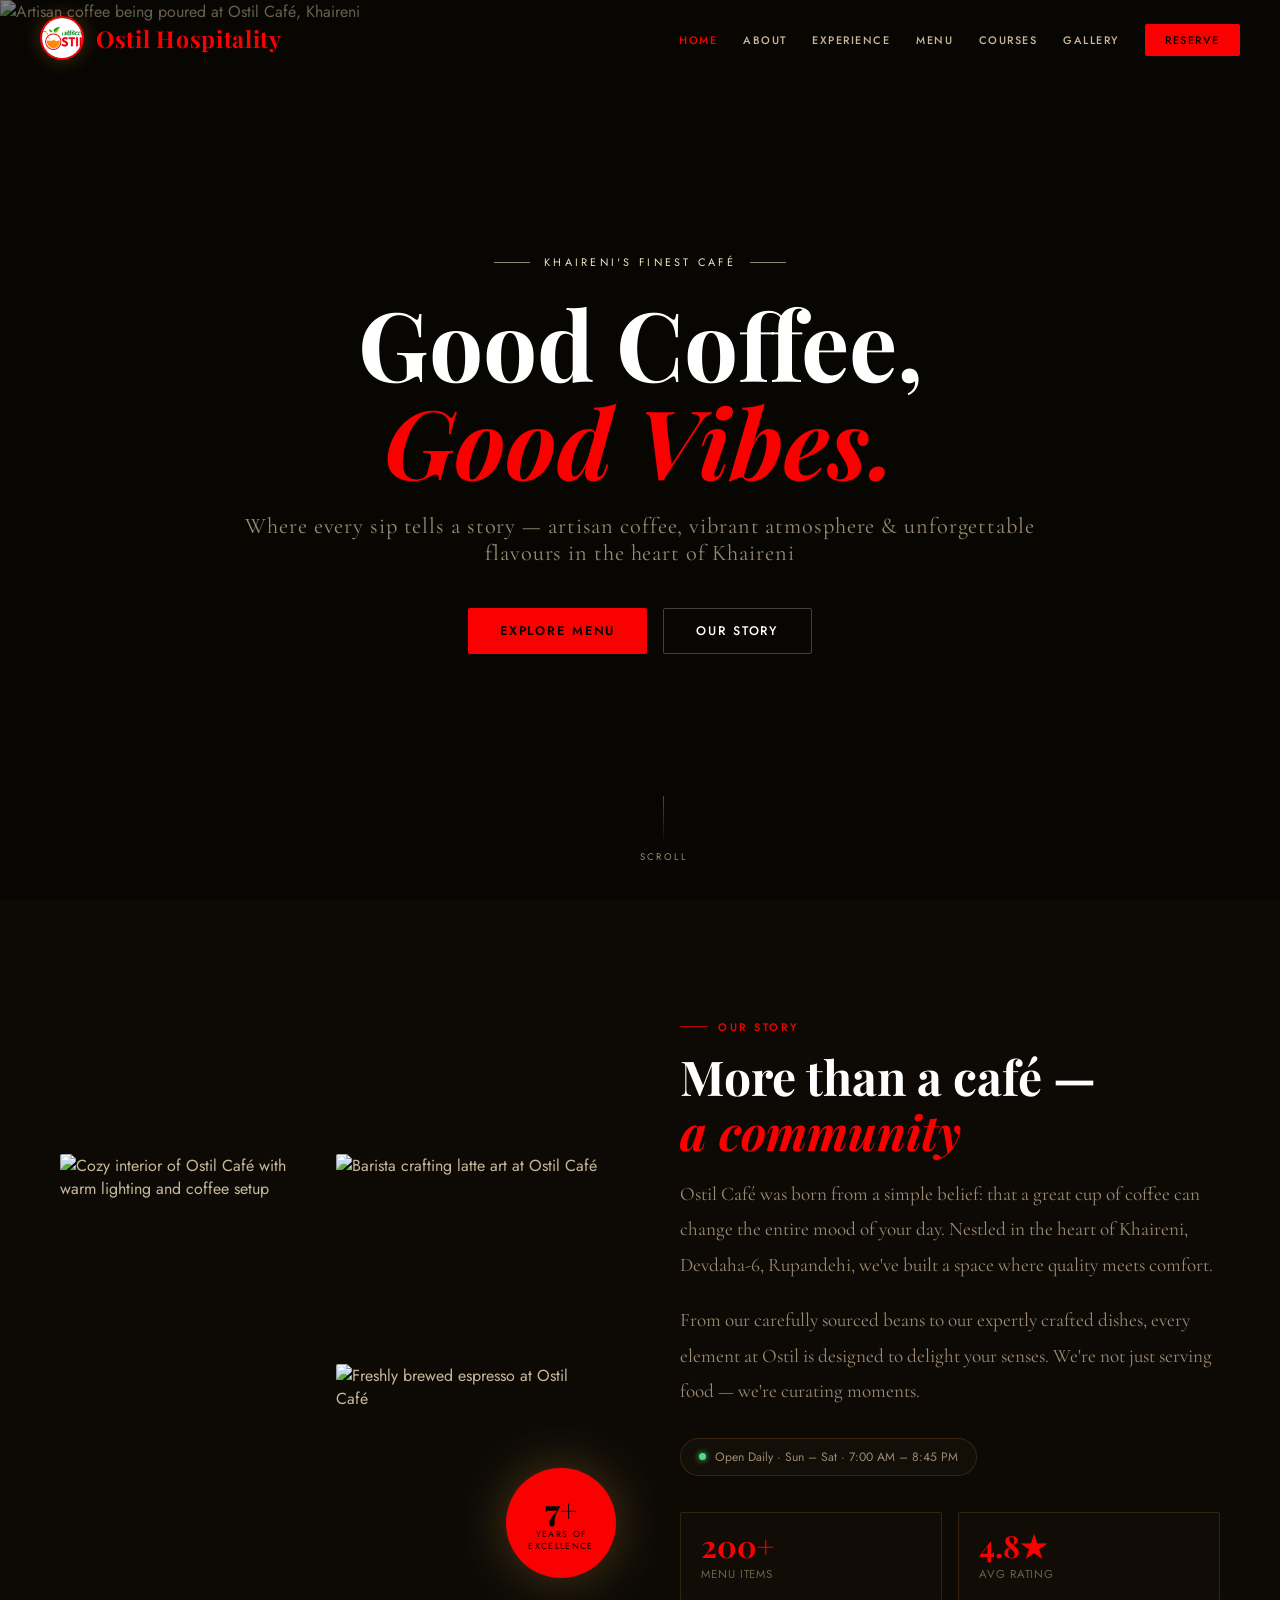
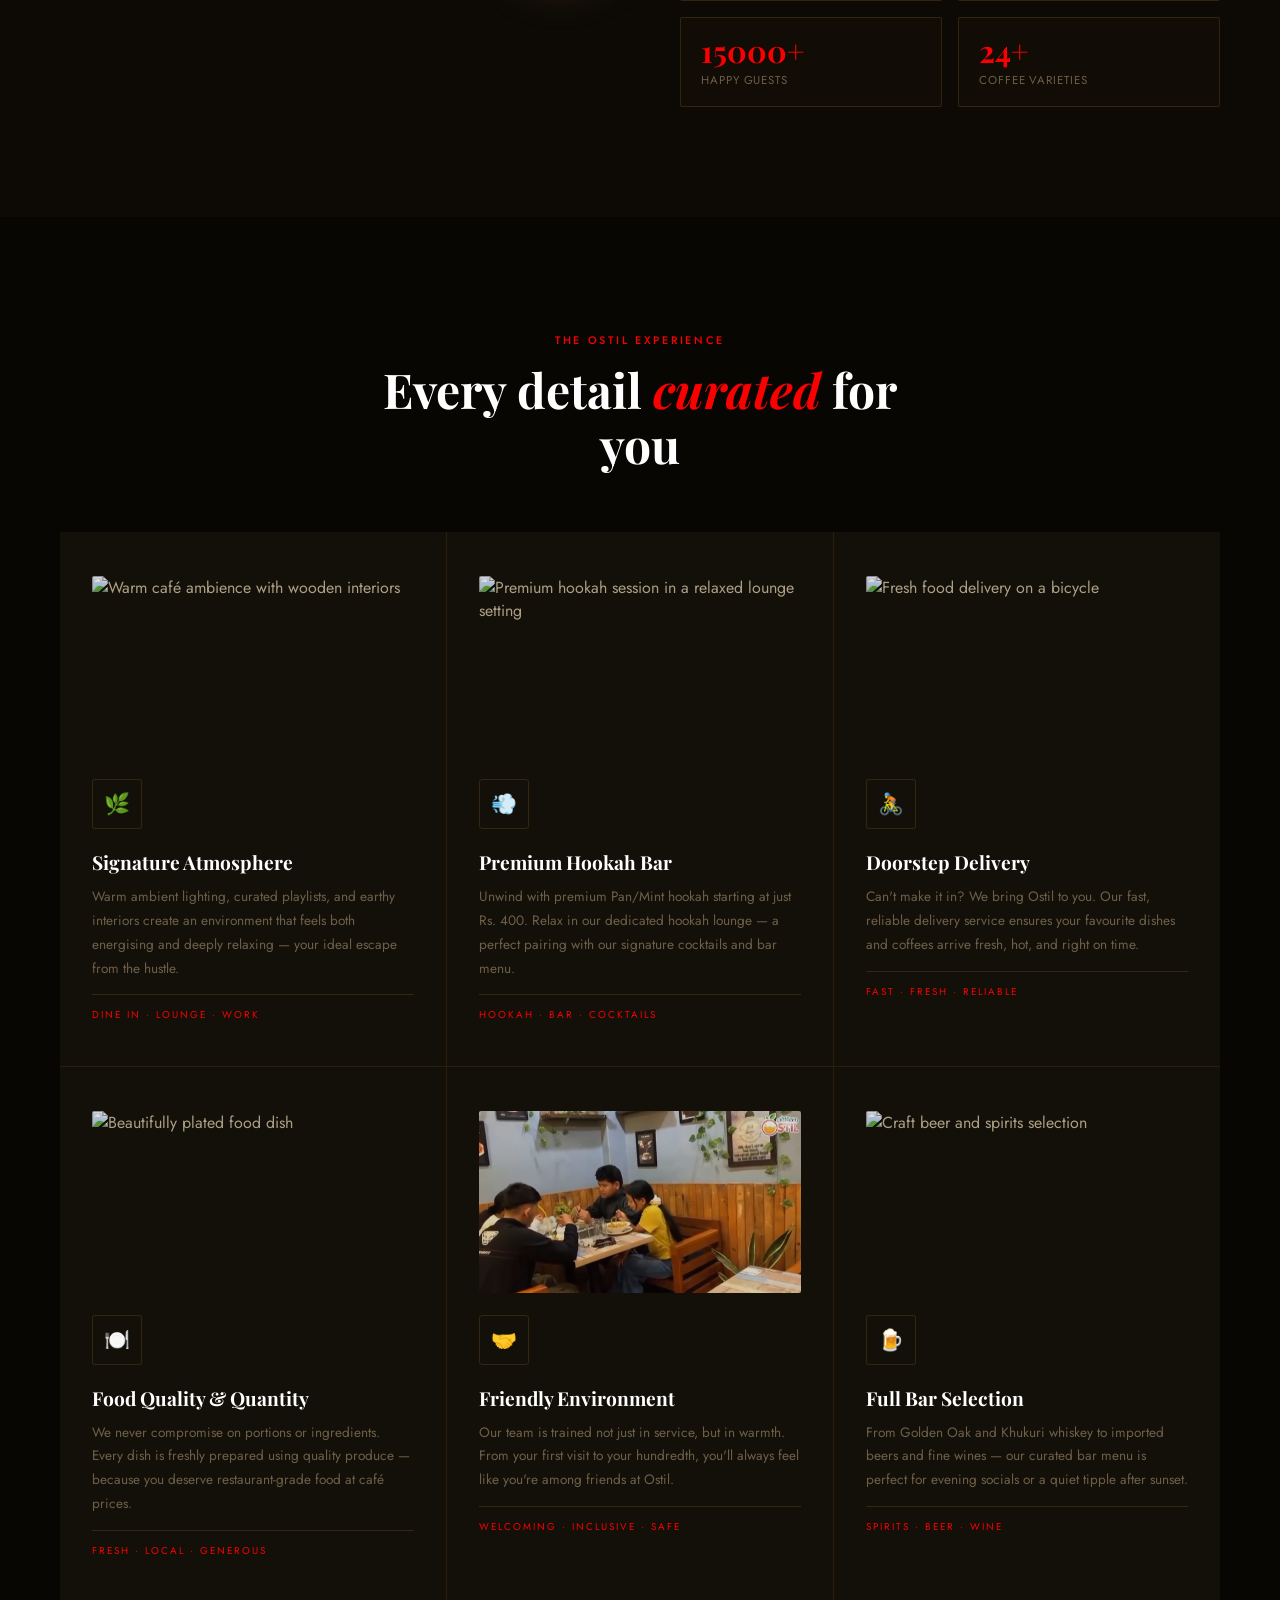
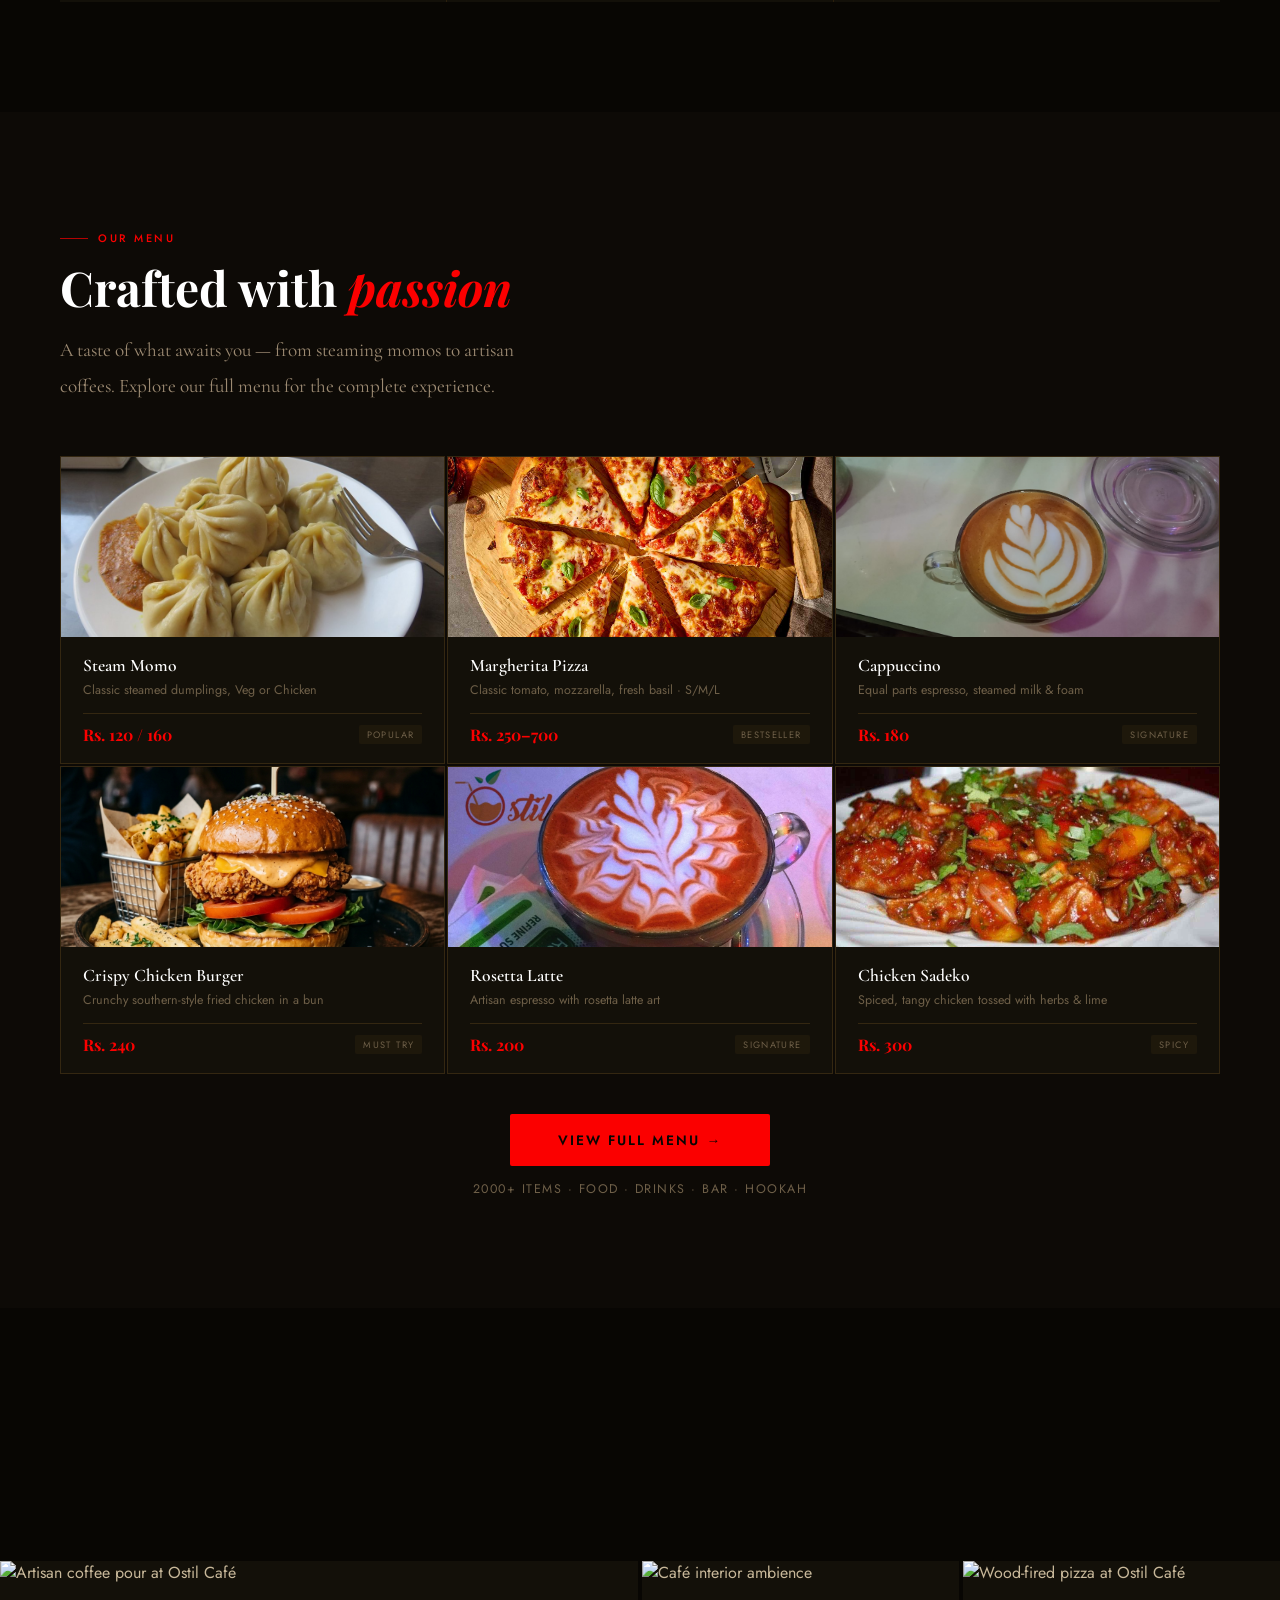
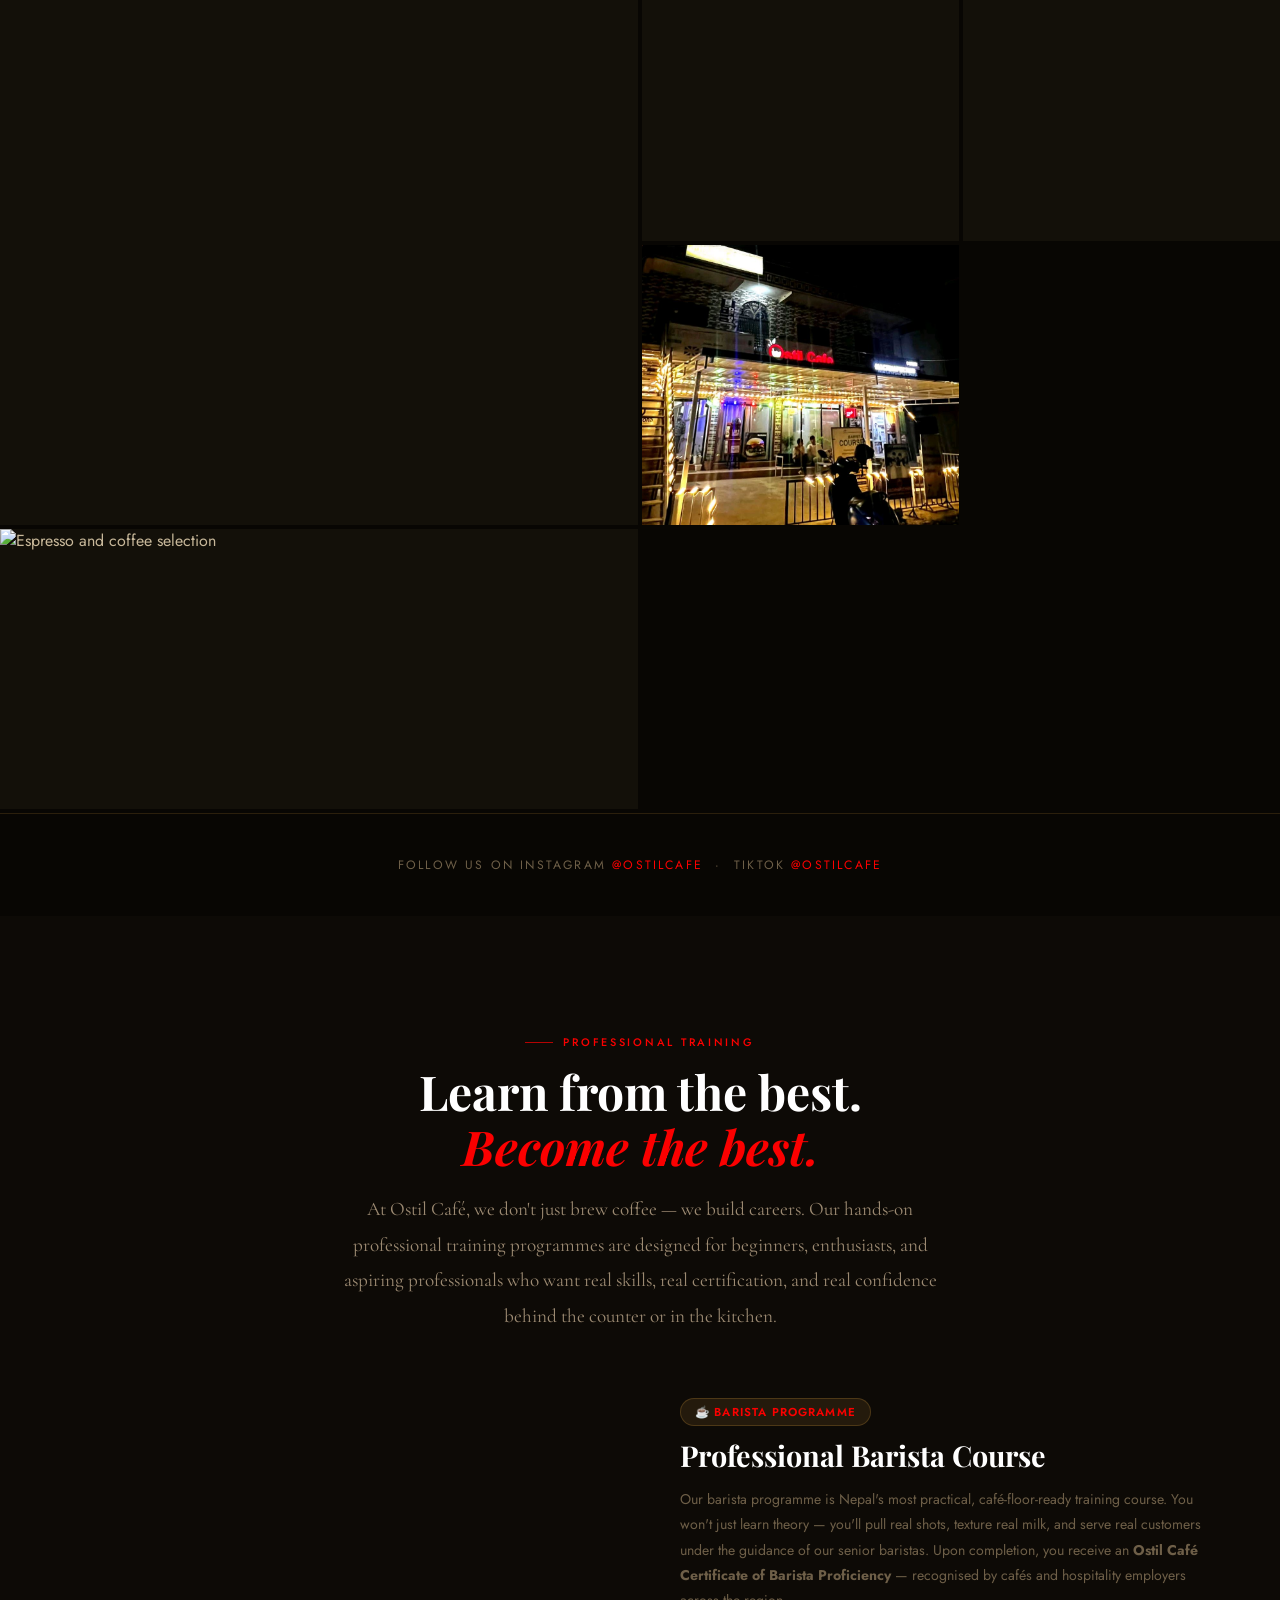
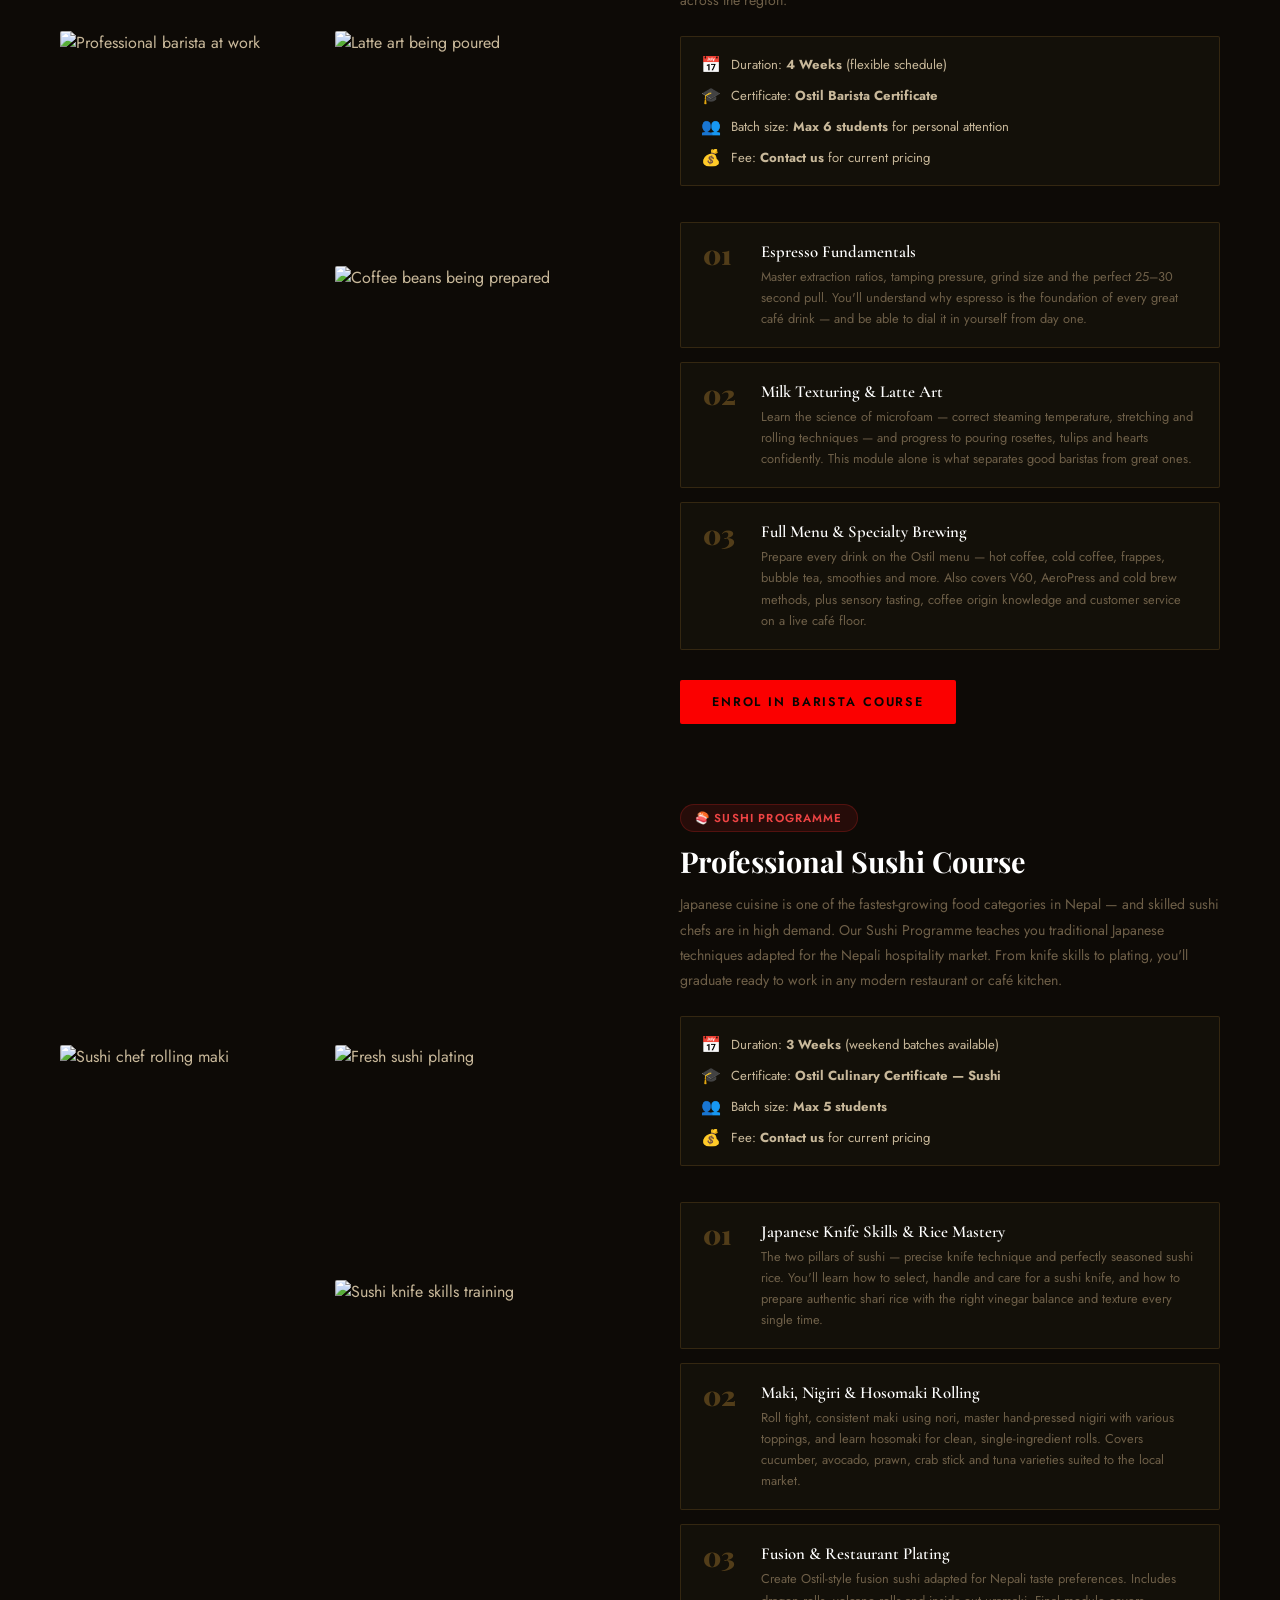
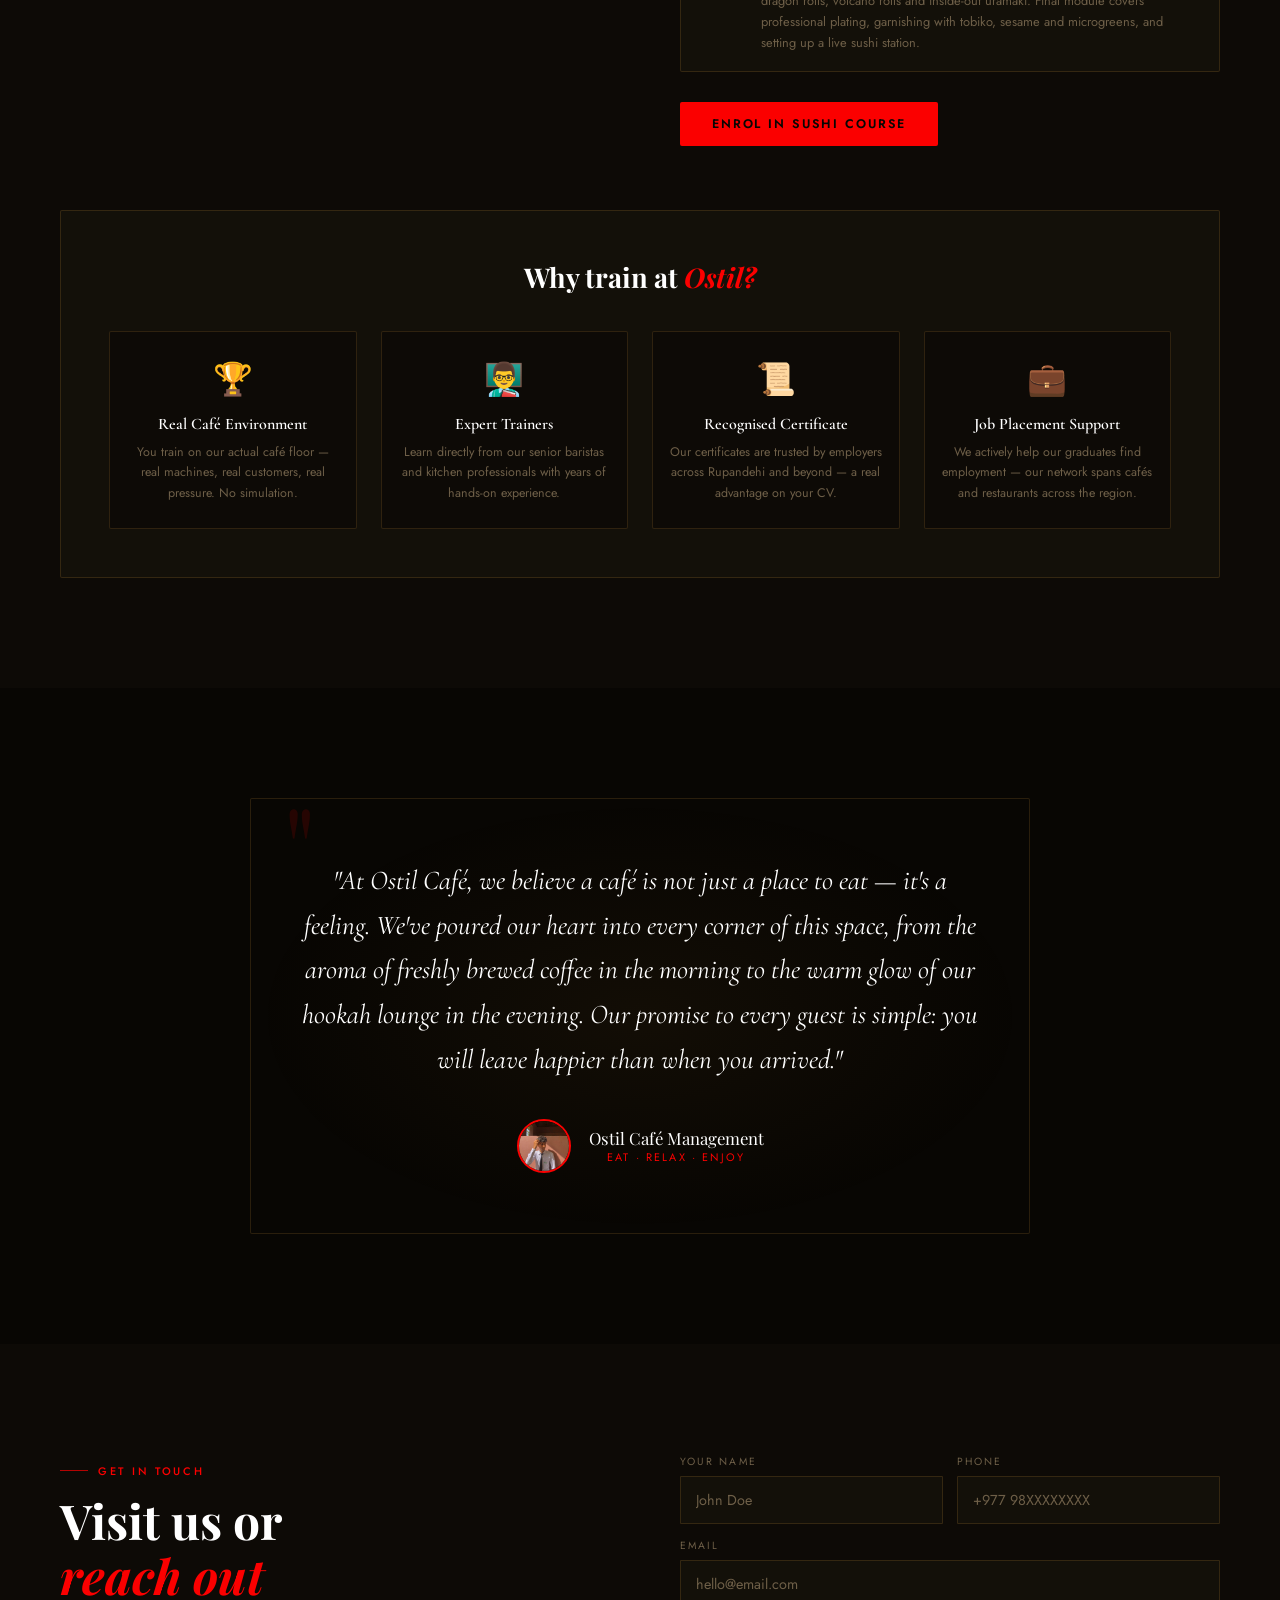
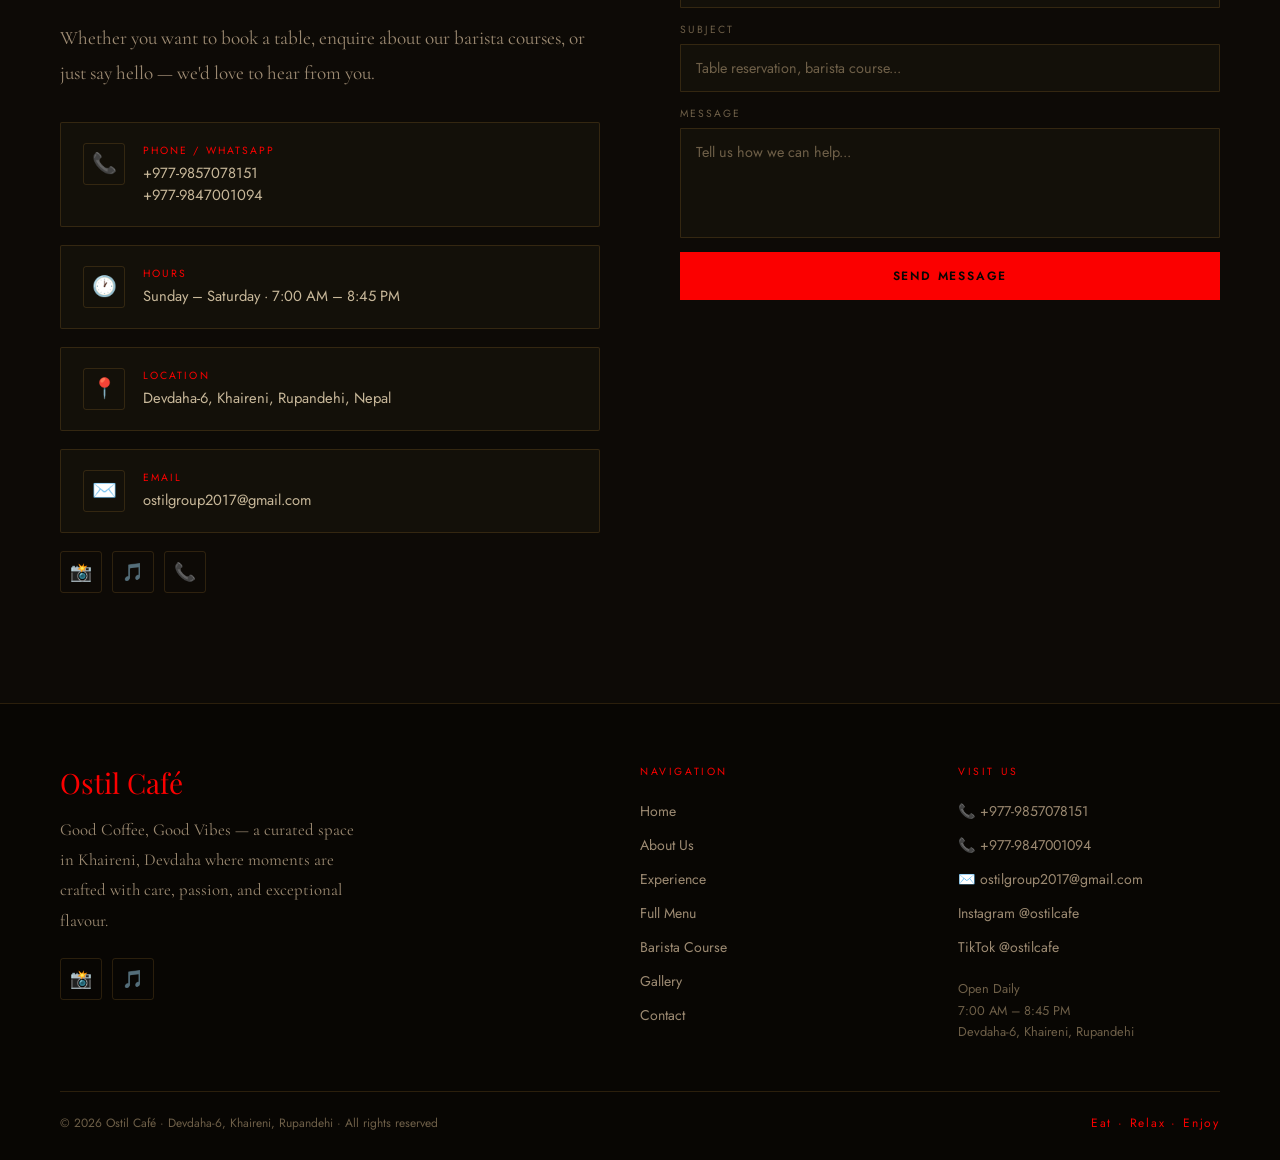
==== commit 98eaccb2: "re try" ====
--- a/index.html
+++ b/index.html
@@ -80,7 +80,7 @@
     <li role="none"><a href="#about" role="menuitem">About</a></li>
     <li role="none"><a href="#features" role="menuitem">Experience</a></li>
     <li role="none"><a href="menu.html" role="menuitem">Menu</a></li>
-    <li role="none"><a href="#barista" role="menuitem">Barista</a></li>
+    <li role="none"><a href="#barista" role="menuitem">Courses</a></li>
     <li role="none"><a href="#gallery" role="menuitem">Gallery</a></li>
     <li role="none"><a href="#contact" class="nav-reserve" role="menuitem">Reserve</a></li>
   </ul>
@@ -96,7 +96,7 @@
   <a href="#about" class="mob-link">About</a>
   <a href="#features" class="mob-link">Experience</a>
   <a href="menu.html" class="mob-link">Menu</a>
-  <a href="#barista" class="mob-link">Barista</a>
+  <a href="#barista" class="mob-link">Courses</a>
   <a href="#gallery" class="mob-link">Gallery</a>
   <a href="#contact" class="mob-link" style="color:var(--gold)">Reserve a Table</a>
 </div>
@@ -397,7 +397,18 @@
      ═══════════════════════════════════════════════════════ -->
 <section id="barista" aria-labelledby="barista-title">
   <div class="container">
-    <div class="barista-grid">
+
+    <!-- ── SECTION HEADER ── -->
+    <div class="barista-header reveal" style="text-align:center;margin-bottom:64px;">
+      <div class="section-tag" style="justify-content:center;">Professional Training</div>
+      <h2 class="section-title" id="barista-title">Learn from the best.<br><em>Become the best.</em></h2>
+      <p class="section-body" style="max-width:620px;margin:18px auto 0;">
+        At Ostil Café, we don't just brew coffee — we build careers. Our hands-on professional training programmes are designed for beginners, enthusiasts, and aspiring professionals who want real skills, real certification, and real confidence behind the counter or in the kitchen.
+      </p>
+    </div>
+
+    <!-- ── BARISTA COURSE BLOCK ── -->
+    <div class="barista-grid reveal" style="margin-bottom:80px;">
       <div class="barista-photos reveal-left">
         <div class="barista-photo">
           <img src="https://images.unsplash.com/photo-1511081692775-05d0f180a065?w=700&q=80" alt="Professional barista at work" loading="lazy">
@@ -410,35 +421,123 @@
         </div>
       </div>
       <div class="reveal-right">
-        <div class="section-tag">Our Baristas</div>
-        <h2 class="section-title" id="barista-title">The art behind<br><em>every cup</em></h2>
-        <p class="section-body" style="margin-bottom:30px">Our baristas aren't just coffee makers — they're artisans. Each one has undergone rigorous training and continues to perfect their craft daily. We also offer barista courses for coffee enthusiasts who want to learn the trade.</p>
+        <div class="course-badge">☕ Barista Programme</div>
+        <h3 class="course-block-title">Professional Barista Course</h3>
+        <p class="course-block-desc">
+          Our barista programme is Nepal's most practical, café-floor-ready training course. You won't just learn theory — you'll pull real shots, texture real milk, and serve real customers under the guidance of our senior baristas. Upon completion, you receive an <strong>Ostil Café Certificate of Barista Proficiency</strong> — recognised by cafés and hospitality employers across the region.
+        </p>
+        <div class="course-highlights">
+          <div class="ch-item"><span class="ch-icon">📅</span><span>Duration: <strong>4 Weeks</strong> (flexible schedule)</span></div>
+          <div class="ch-item"><span class="ch-icon">🎓</span><span>Certificate: <strong>Ostil Barista Certificate</strong></span></div>
+          <div class="ch-item"><span class="ch-icon">👥</span><span>Batch size: <strong>Max 6 students</strong> for personal attention</span></div>
+          <div class="ch-item"><span class="ch-icon">💰</span><span>Fee: <strong>Contact us</strong> for current pricing</span></div>
+        </div>
         <div class="course-list">
           <div class="course">
             <div class="course-num">01</div>
             <div>
               <div class="course-title">Espresso Fundamentals</div>
-              <div class="course-desc">Master extraction ratios, tamping pressure, and the perfect 25–30 second pull. Foundation of all great espresso-based drinks.</div>
+              <div class="course-desc">Master extraction ratios, tamping pressure, grind size and the perfect 25–30 second pull. You'll understand why espresso is the foundation of every great café drink — and be able to dial it in yourself from day one.</div>
             </div>
           </div>
           <div class="course">
             <div class="course-num">02</div>
             <div>
               <div class="course-title">Milk Texturing &amp; Latte Art</div>
-              <div class="course-desc">Learn microfoam creation, steaming temperature, and pour techniques to craft rosettes, tulips and hearts in the cup.</div>
+              <div class="course-desc">Learn the science of microfoam — correct steaming temperature, stretching and rolling techniques — and progress to pouring rosettes, tulips and hearts confidently. This module alone is what separates good baristas from great ones.</div>
             </div>
           </div>
           <div class="course">
             <div class="course-num">03</div>
             <div>
-              <div class="course-title">Specialty Coffee Mastery</div>
-              <div class="course-desc">Advanced brewing methods — V60, AeroPress, cold brew. Coffee origin knowledge, sensory tasting and menu development.</div>
-            </div>
-          </div>
-        </div>
-        <a href="#contact" class="btn-primary" style="margin-top:30px">Enquire About Courses</a>
-      </div>
-    </div>
+              <div class="course-title">Full Menu &amp; Specialty Brewing</div>
+              <div class="course-desc">Prepare every drink on the Ostil menu — hot coffee, cold coffee, frappes, bubble tea, smoothies and more. Also covers V60, AeroPress and cold brew methods, plus sensory tasting, coffee origin knowledge and customer service on a live café floor.</div>
+            </div>
+          </div>
+        </div>
+        <a href="#contact" class="btn-primary" style="margin-top:30px">Enrol in Barista Course</a>
+      </div>
+    </div>
+
+    <!-- ── SUSHI COURSE BLOCK ── -->
+    <div class="barista-grid barista-grid-reverse reveal" style="margin-bottom:20px;">
+      <div class="reveal-right">
+        <div class="course-badge" style="background:rgba(220,38,38,0.12);color:#ef4444;border-color:rgba(220,38,38,0.25);">🍣 Sushi Programme</div>
+        <h3 class="course-block-title">Professional Sushi Course</h3>
+        <p class="course-block-desc">
+          Japanese cuisine is one of the fastest-growing food categories in Nepal — and skilled sushi chefs are in high demand. Our Sushi Programme teaches you traditional Japanese techniques adapted for the Nepali hospitality market. From knife skills to plating, you'll graduate ready to work in any modern restaurant or café kitchen.
+        </p>
+        <div class="course-highlights">
+          <div class="ch-item"><span class="ch-icon">📅</span><span>Duration: <strong>3 Weeks</strong> (weekend batches available)</span></div>
+          <div class="ch-item"><span class="ch-icon">🎓</span><span>Certificate: <strong>Ostil Culinary Certificate — Sushi</strong></span></div>
+          <div class="ch-item"><span class="ch-icon">👥</span><span>Batch size: <strong>Max 5 students</strong></span></div>
+          <div class="ch-item"><span class="ch-icon">💰</span><span>Fee: <strong>Contact us</strong> for current pricing</span></div>
+        </div>
+        <div class="course-list">
+          <div class="course">
+            <div class="course-num">01</div>
+            <div>
+              <div class="course-title">Japanese Knife Skills &amp; Rice Mastery</div>
+              <div class="course-desc">The two pillars of sushi — precise knife technique and perfectly seasoned sushi rice. You'll learn how to select, handle and care for a sushi knife, and how to prepare authentic shari rice with the right vinegar balance and texture every single time.</div>
+            </div>
+          </div>
+          <div class="course">
+            <div class="course-num">02</div>
+            <div>
+              <div class="course-title">Maki, Nigiri &amp; Hosomaki Rolling</div>
+              <div class="course-desc">Roll tight, consistent maki using nori, master hand-pressed nigiri with various toppings, and learn hosomaki for clean, single-ingredient rolls. Covers cucumber, avocado, prawn, crab stick and tuna varieties suited to the local market.</div>
+            </div>
+          </div>
+          <div class="course">
+            <div class="course-num">03</div>
+            <div>
+              <div class="course-title">Fusion &amp; Restaurant Plating</div>
+              <div class="course-desc">Create Ostil-style fusion sushi adapted for Nepali taste preferences. Includes dragon rolls, volcano rolls and inside-out uramaki. Final module covers professional plating, garnishing with tobiko, sesame and microgreens, and setting up a live sushi station.</div>
+            </div>
+          </div>
+        </div>
+        <a href="#contact" class="btn-primary" style="margin-top:30px">Enrol in Sushi Course</a>
+      </div>
+      <div class="barista-photos reveal-left">
+        <div class="barista-photo">
+          <img src="https://images.unsplash.com/photo-1553621042-f6e147245754?w=700&q=80" alt="Sushi chef rolling maki" loading="lazy">
+        </div>
+        <div class="barista-photo">
+          <img src="https://images.unsplash.com/photo-1617196034183-421b4040ed20?w=500&q=75" alt="Fresh sushi plating" loading="lazy">
+        </div>
+        <div class="barista-photo">
+          <img src="https://images.unsplash.com/photo-1562802378-063ec186a863?w=500&q=75" alt="Sushi knife skills training" loading="lazy">
+        </div>
+      </div>
+    </div>
+
+    <!-- ── WHY TRAIN WITH US ── -->
+    <div class="barista-why reveal">
+      <h3 class="barista-why-title">Why train at <em>Ostil?</em></h3>
+      <div class="barista-why-grid">
+        <div class="bw-item">
+          <div class="bw-icon">🏆</div>
+          <div class="bw-title">Real Café Environment</div>
+          <div class="bw-desc">You train on our actual café floor — real machines, real customers, real pressure. No simulation.</div>
+        </div>
+        <div class="bw-item">
+          <div class="bw-icon">👨‍🏫</div>
+          <div class="bw-title">Expert Trainers</div>
+          <div class="bw-desc">Learn directly from our senior baristas and kitchen professionals with years of hands-on experience.</div>
+        </div>
+        <div class="bw-item">
+          <div class="bw-icon">📜</div>
+          <div class="bw-title">Recognised Certificate</div>
+          <div class="bw-desc">Our certificates are trusted by employers across Rupandehi and beyond — a real advantage on your CV.</div>
+        </div>
+        <div class="bw-item">
+          <div class="bw-icon">💼</div>
+          <div class="bw-title">Job Placement Support</div>
+          <div class="bw-desc">We actively help our graduates find employment — our network spans cafés and restaurants across the region.</div>
+        </div>
+      </div>
+    </div>
+
   </div>
 </section>
 
--- a/css/nav.css
+++ b/css/nav.css
@@ -28,11 +28,11 @@
   font-weight:700; color:var(--gold); letter-spacing:.03em;
 }
 .nav-logo-text span { color:var(--cream) }
-.nav-links { display:flex; gap:32px; list-style:none; align-items:center }
+.nav-links { display:flex; gap:clamp(14px,2vw,28px); list-style:none; align-items:center }
 .nav-links a {
-  font-size:.72rem; font-weight:500; letter-spacing:.18em;
+  font-size:.68rem; font-weight:500; letter-spacing:.14em;
   text-transform:uppercase; color:var(--text);
-  position:relative; padding-bottom:3px; transition:color .3s;
+  position:relative; padding-bottom:3px; transition:color .3s; white-space:nowrap;
 }
 .nav-links a::after {
   content:''; position:absolute; bottom:0; left:0;
--- a/css/barista.css
+++ b/css/barista.css
@@ -47,3 +47,89 @@
   font-weight:600; margin-bottom:4px;
 }
 .course-desc { font-size:.8rem; color:var(--muted); line-height:1.65 }
+
+/* ── BARISTA SECTION ENHANCEMENTS ── */
+.barista-header { max-width:780px; margin-left:auto; margin-right:auto; }
+
+.course-badge {
+  display:inline-flex; align-items:center; gap:6px;
+  padding:5px 14px; border-radius:20px;
+  background:rgba(200,145,58,0.12); color:var(--gold);
+  border:1px solid rgba(200,145,58,0.25);
+  font-size:.72rem; font-weight:600; letter-spacing:.1em;
+  text-transform:uppercase; margin-bottom:12px;
+}
+.course-block-title {
+  font-family:'Playfair Display',serif;
+  font-size:1.8rem; color:var(--cream);
+  font-weight:700; line-height:1.2;
+  margin-bottom:14px;
+}
+.course-block-desc {
+  font-size:.88rem; color:var(--muted);
+  line-height:1.8; margin-bottom:22px;
+}
+.course-highlights {
+  display:flex; flex-direction:column; gap:8px;
+  margin-bottom:24px; padding:16px 20px;
+  background:var(--bg3); border-radius:var(--radius);
+  border:1px solid var(--border);
+}
+.ch-item {
+  display:flex; align-items:center; gap:10px;
+  font-size:.82rem; color:var(--text);
+}
+.ch-icon { font-size:1rem; flex-shrink:0; }
+
+/* Reversed grid for sushi */
+.barista-grid-reverse { direction:rtl; }
+.barista-grid-reverse > * { direction:ltr; }
+
+/* Why Train With Us */
+.barista-why {
+  margin-top:64px; padding:48px;
+  background:var(--bg3); border-radius:var(--radius);
+  border:1px solid var(--border);
+}
+.barista-why-title {
+  font-family:'Playfair Display',serif;
+  font-size:1.7rem; color:var(--cream);
+  font-weight:700; text-align:center;
+  margin-bottom:36px;
+}
+.barista-why-title em { color:var(--gold); font-style:italic; }
+.barista-why-grid {
+  display:grid; grid-template-columns:repeat(4,1fr); gap:24px;
+}
+.bw-item {
+  text-align:center; padding:24px 16px;
+  background:var(--bg2); border-radius:var(--radius);
+  border:1px solid var(--border); transition:all .3s;
+}
+.bw-item:hover {
+  border-color:var(--border2);
+  transform:translateY(-4px);
+  box-shadow:0 12px 32px rgba(0,0,0,0.3);
+}
+.bw-icon { font-size:2rem; margin-bottom:12px; }
+.bw-title {
+  font-family:'Cormorant Garamond',serif;
+  font-size:1rem; color:var(--cream);
+  font-weight:600; margin-bottom:8px;
+}
+.bw-desc { font-size:.78rem; color:var(--muted); line-height:1.65; }
+
+@media(max-width:1024px) {
+  .barista-why-grid { grid-template-columns:1fr 1fr; }
+  .barista-why { padding:32px 24px; }
+}
+@media(max-width:768px) {
+  .barista-grid-reverse { direction:ltr; }
+  .barista-why-grid { grid-template-columns:1fr 1fr; gap:16px; }
+  .barista-why { padding:28px 18px; margin-top:40px; }
+  .course-block-title { font-size:1.4rem; }
+  .barista-why-title { font-size:1.3rem; }
+}
+@media(max-width:480px) {
+  .barista-why-grid { grid-template-columns:1fr; }
+}
